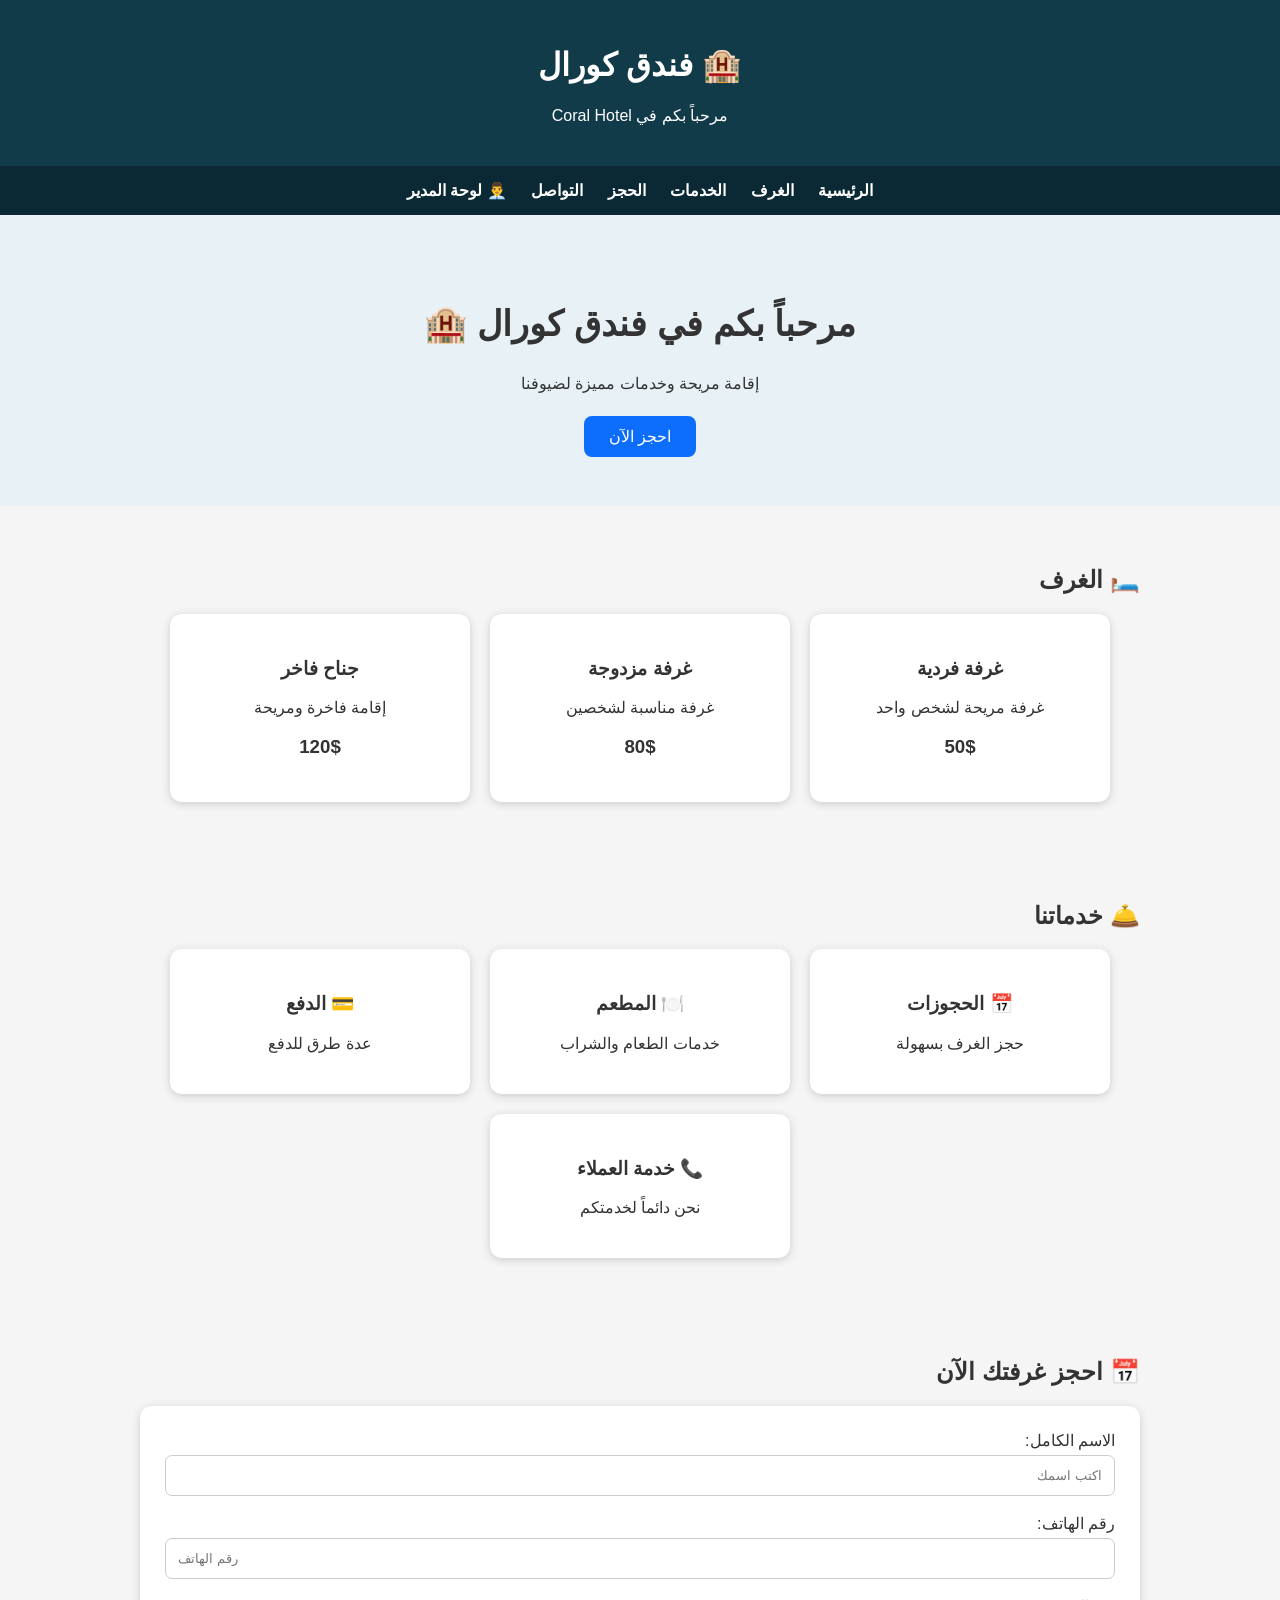
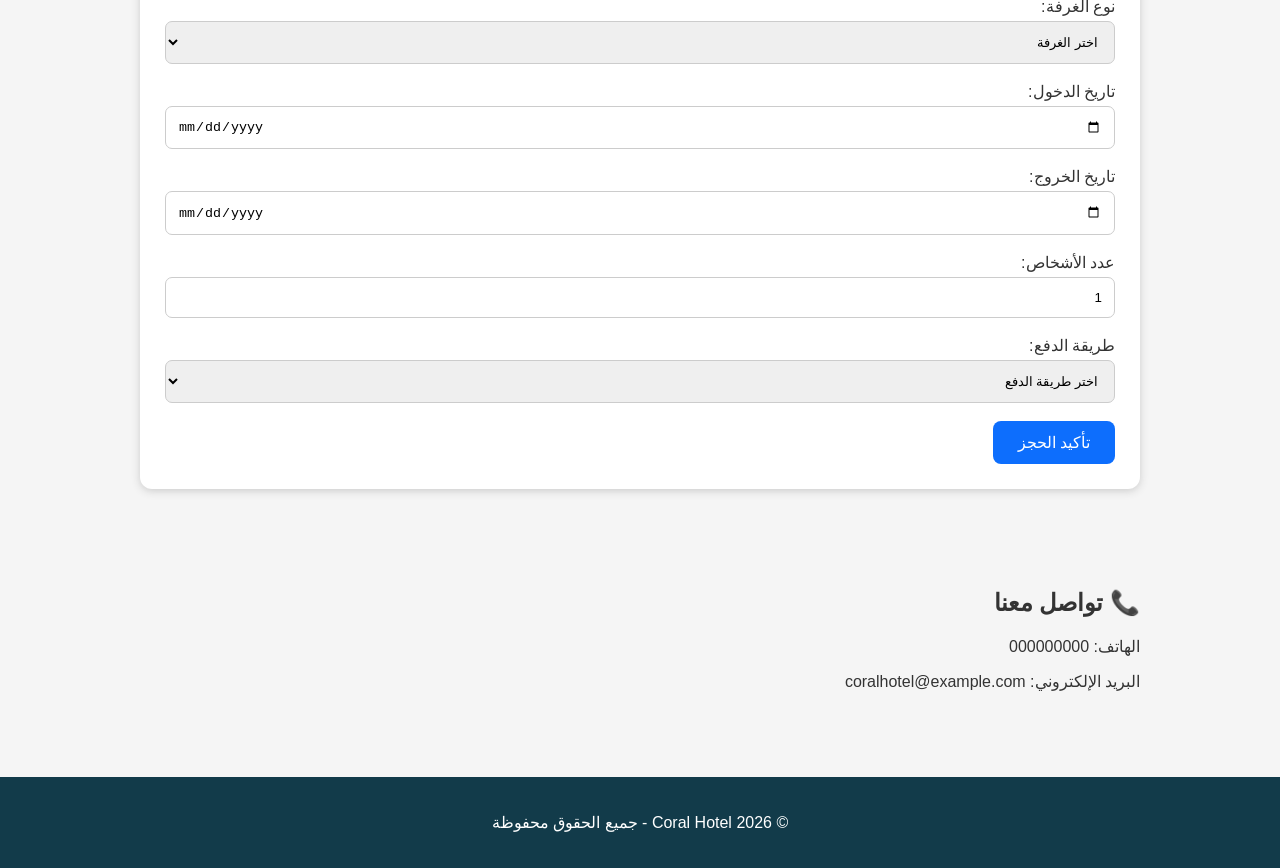
==== index.html @ dac6b97b "Update index.html" ====
<!DOCTYPE html>
<html lang="ar" dir="rtl">

<head>
    <meta charset="UTF-8">
    <meta name="viewport" content="width=device-width, initial-scale=1.0">

    <title>فندق كورال | Coral Hotel</title>

    <style>
        body {
            margin: 0;
            font-family: Arial, sans-serif;
            background: #f5f5f5;
            color: #333;
        }

        header {
            background: #123b4a;
            color: white;
            text-align: center;
            padding: 25px;
        }

        nav {
            background: #0b2934;
            padding: 15px;
            text-align: center;
        }

        nav a {
            color: white;
            text-decoration: none;
            margin: 10px;
            font-weight: bold;
        }

        .hero {
            background: #e8f1f5;
            text-align: center;
            padding: 60px 20px;
        }

        .hero h1 {
            font-size: 35px;
        }

        .section {
            padding: 40px 20px;
            max-width: 1000px;
            margin: auto;
        }

        .cards {
            display: flex;
            gap: 20px;
            flex-wrap: wrap;
            justify-content: center;
        }

        .card {
            background: white;
            padding: 25px;
            border-radius: 12px;
            width: 250px;
            text-align: center;
            box-shadow: 0 2px 8px #ccc;
        }

        .button {
            background: #0d6efd;
            color: white;
            border: none;
            padding: 12px 25px;
            border-radius: 8px;
            cursor: pointer;
            font-size: 16px;
            text-decoration: none;
        }

        input,
        select {
            width: 100%;
            padding: 12px;
            margin-top: 5px;
            box-sizing: border-box;
            border: 1px solid #ccc;
            border-radius: 7px;
        }

        form {
            background: white;
            padding: 25px;
            border-radius: 12px;
            box-shadow: 0 2px 8px #ccc;
        }

        footer {
            background: #123b4a;
            color: white;
            text-align: center;
            padding: 20px;
            margin-top: 30px;
        }
    </style>
</head>

<body>

<header>
    <h1>🏨 فندق كورال</h1>
    <p>مرحباً بكم في Coral Hotel</p>
</header>

<nav>
    <a href="#home">الرئيسية</a>
    <a href="#rooms">الغرف</a>
    <a href="#services">الخدمات</a>
    <a href="#booking">الحجز</a>
    <a href="#contact">التواصل</a>
    <a href="admin.html">👨‍💼 لوحة المدير</a>
</nav>

<section class="hero" id="home">
    <h1>مرحباً بكم في فندق كورال 🏨</h1>
    <p>إقامة مريحة وخدمات مميزة لضيوفنا</p>
    <br>
    <a class="button" href="#booking">احجز الآن</a>
</section>

<section class="section" id="rooms">
    <h2>🛏️ الغرف</h2>

    <div class="cards">

        <div class="card">
            <h3>غرفة فردية</h3>
            <p>غرفة مريحة لشخص واحد</p>
            <h3>50$</h3>
        </div>

        <div class="card">
            <h3>غرفة مزدوجة</h3>
            <p>غرفة مناسبة لشخصين</p>
            <h3>80$</h3>
        </div>

        <div class="card">
            <h3>جناح فاخر</h3>
            <p>إقامة فاخرة ومريحة</p>
            <h3>120$</h3>
        </div>

    </div>
</section>

<section class="section" id="services">
    <h2>🛎️ خدماتنا</h2>

    <div class="cards">

        <div class="card">
            <h3>📅 الحجوزات</h3>
            <p>حجز الغرف بسهولة</p>
        </div>

        <div class="card">
            <h3>🍽️ المطعم</h3>
            <p>خدمات الطعام والشراب</p>
        </div>

        <div class="card">
            <h3>💳 الدفع</h3>
            <p>عدة طرق للدفع</p>
        </div>

        <div class="card">
            <h3>📞 خدمة العملاء</h3>
            <p>نحن دائماً لخدمتكم</p>
        </div>

    </div>
</section>

<section class="section" id="booking">

    <h2>📅 احجز غرفتك الآن</h2>

    <form id="bookingForm">

        <label>الاسم الكامل:</label>
        <input type="text" id="name" placeholder="اكتب اسمك" required>

        <br><br>

        <label>رقم الهاتف:</label>
        <input type="tel" id="phone" placeholder="رقم الهاتف" required>

        <br><br>

        <label>نوع الغرفة:</label>
        <select id="room" required>
            <option value="">اختر الغرفة</option>
            <option>غرفة فردية</option>
            <option>غرفة مزدوجة</option>
            <option>جناح فاخر</option>
        </select>

        <br><br>

        <label>تاريخ الدخول:</label>
        <input type="date" id="checkIn" required>

        <br><br>

        <label>تاريخ الخروج:</label>
        <input type="date" id="checkOut" required>

        <br><br>

        <label>عدد الأشخاص:</label>
        <input type="number" id="people" min="1" max="10" value="1" required>

        <br><br>

        <label>طريقة الدفع:</label>
        <select id="payment" required>
            <option value="">اختر طريقة الدفع</option>
            <option>الدفع عند الوصول</option>
            <option>تحويل بنكي</option>
            <option>بطاقة بنكية</option>
        </select>

        <br><br>

        <button class="button" type="submit">
            تأكيد الحجز
        </button>

    </form>

</section>

<section class="section" id="contact">

    <h2>📞 تواصل معنا</h2>

    <p>الهاتف: 000000000</p>

    <p>البريد الإلكتروني:
        coralhotel@example.com
    </p>

</section>

<footer>
    <p>© 2026 Coral Hotel - جميع الحقوق محفوظة</p>
</footer>

<script>

const form = document.getElementById("bookingForm");

form.addEventListener("submit", function(event) {

    event.preventDefault();

    const bookingNumber =
        "CORAL-" + Math.floor(10000 + Math.random() * 90000);

    const booking = {

        number: bookingNumber,

        name: document.getElementById("name").value,

        phone: document.getElementById("phone").value,

        room: document.getElementById("room").value,

        checkIn: document.getElementById("checkIn").value,

        checkOut: document.getElementById("checkOut").value,

        people: document.getElementById("people").value,

        payment: document.getElementById("payment").value
    };

    let bookings =
        JSON.parse(localStorage.getItem("coralBookings")) || [];

    bookings.push(booking);

    localStorage.setItem(
        "coralBookings",
        JSON.stringify(bookings)
    );

    alert(
        "✅ تم الحجز بنجاح!\n\n" +
        "🎫 رقم الحجز: " + bookingNumber + "\n\n" +
        "🏨 فندق كورال\n" +
        "شكراً لاختياركم فندق كورال."
    );

    form.reset();

});

</script>

</body>
</html>
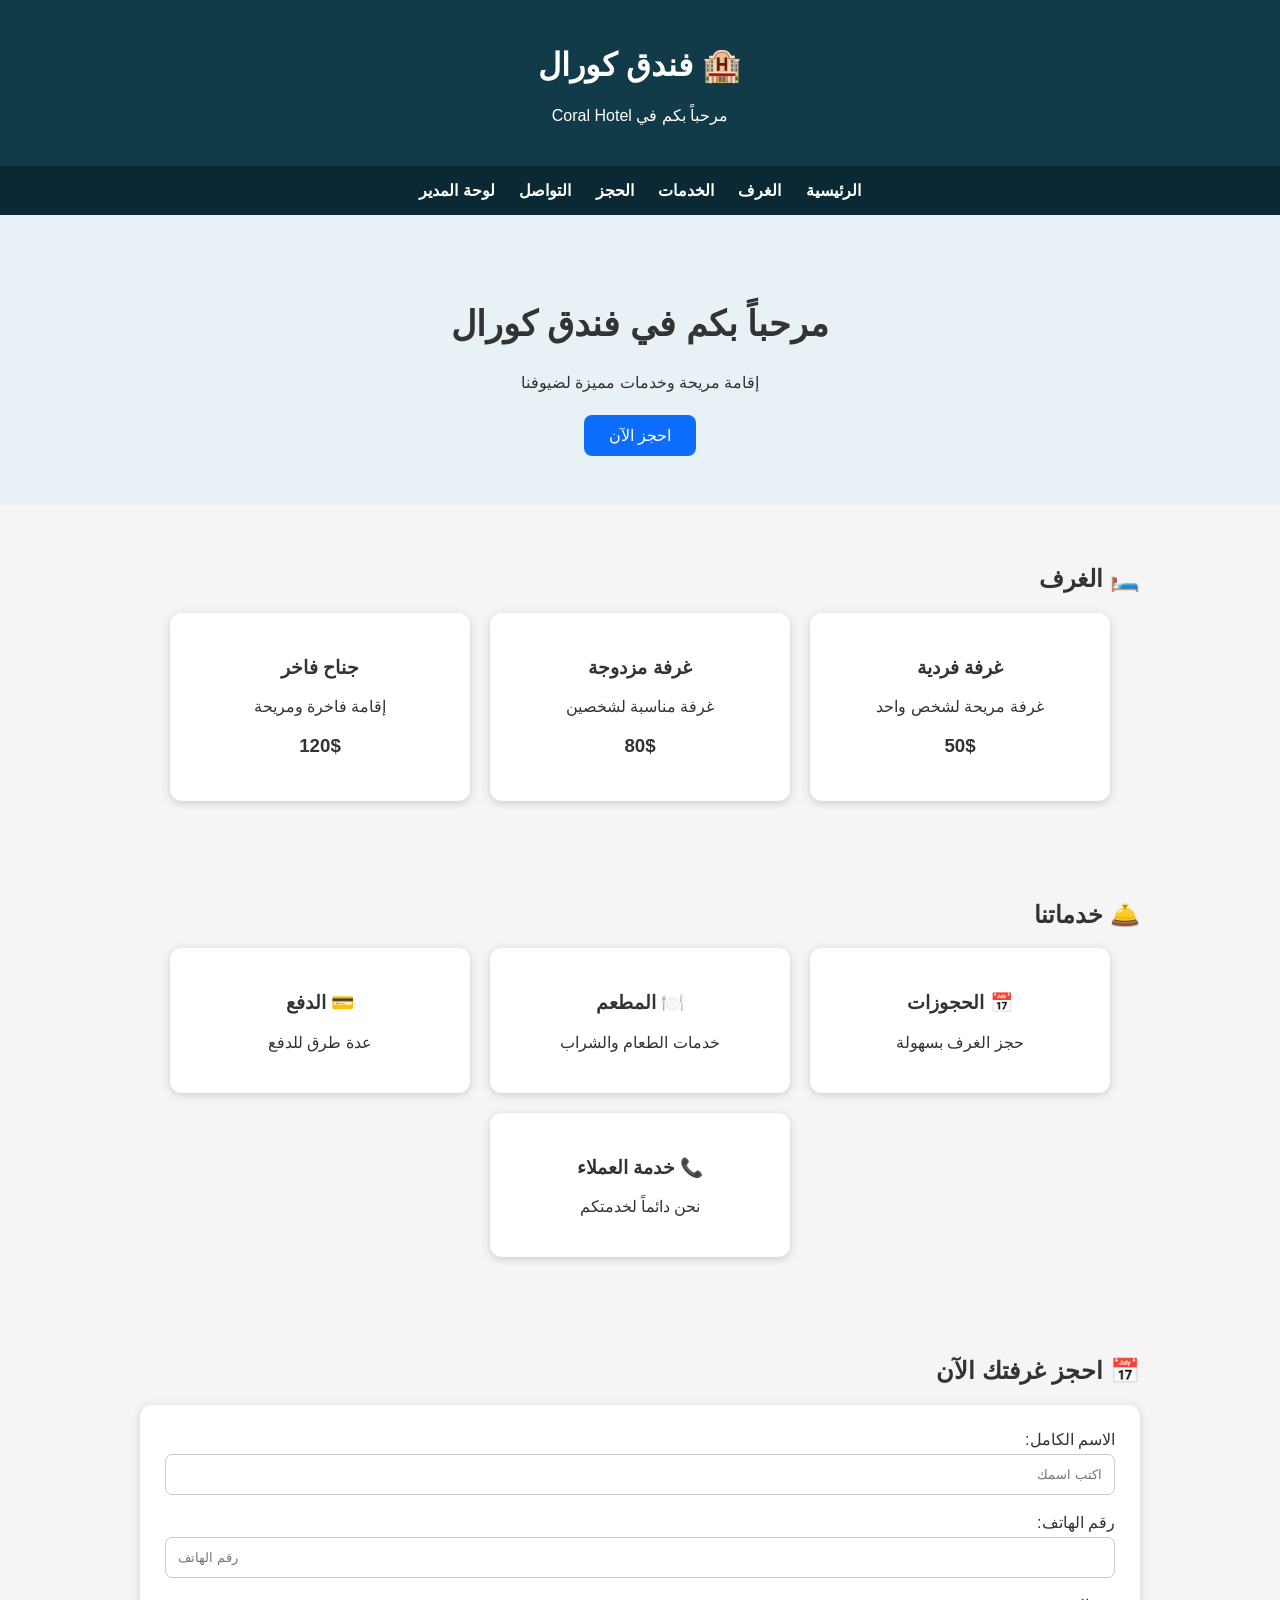
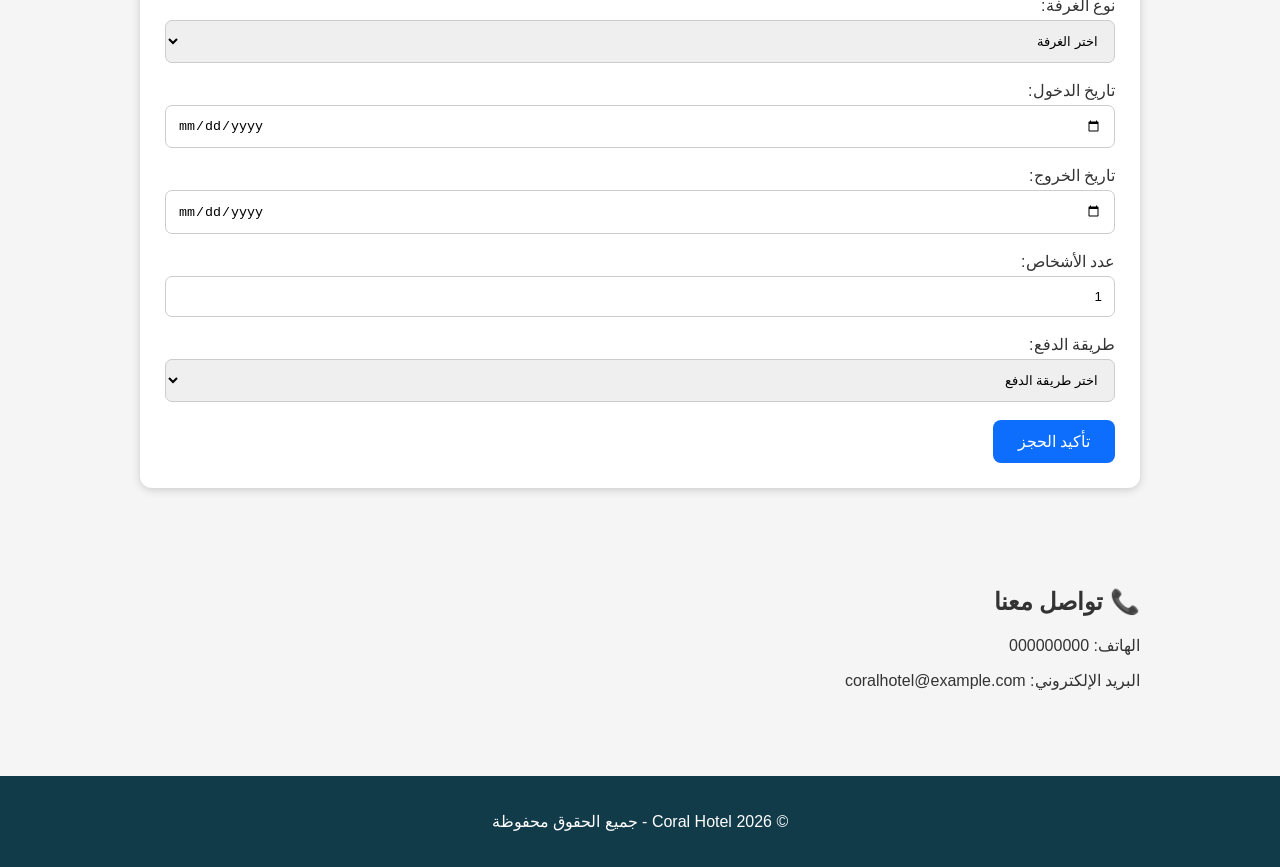
==== commit db05fc2a: "Update index.html" ====
--- a/index.html
+++ b/index.html
@@ -118,11 +118,11 @@
     <a href="#services">الخدمات</a>
     <a href="#booking">الحجز</a>
     <a href="#contact">التواصل</a>
-    <a href="admin.html">👨‍💼 لوحة المدير</a>
+    <a href="admin.html"> لوحة المدير</a>
 </nav>
 
 <section class="hero" id="home">
-    <h1>مرحباً بكم في فندق كورال 🏨</h1>
+    <h1>مرحباً بكم في فندق كورال </h1>
     <p>إقامة مريحة وخدمات مميزة لضيوفنا</p>
     <br>
     <a class="button" href="#booking">احجز الآن</a>
@@ -300,7 +300,7 @@
     alert(
         "✅ تم الحجز بنجاح!\n\n" +
         "🎫 رقم الحجز: " + bookingNumber + "\n\n" +
-        "🏨 فندق كورال\n" +
+        " فندق كورال\n" +
         "شكراً لاختياركم فندق كورال."
     );
 
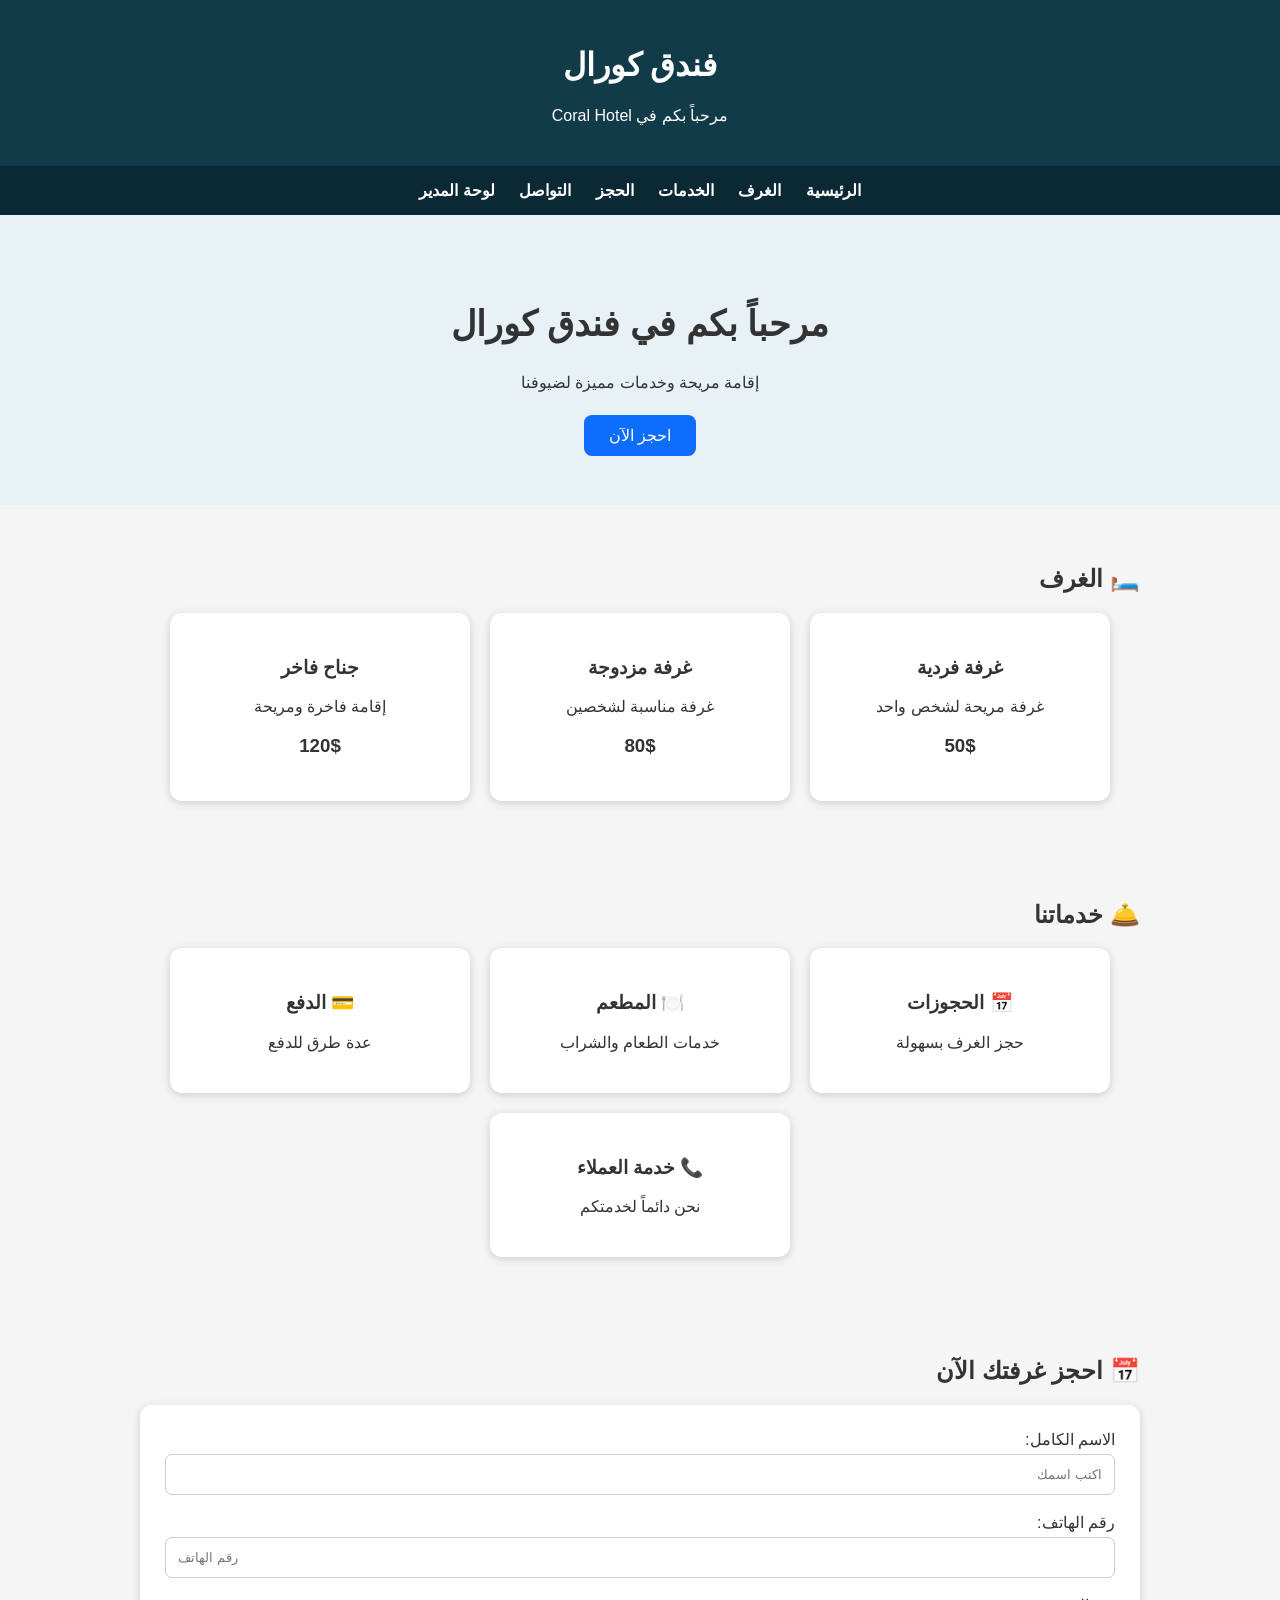
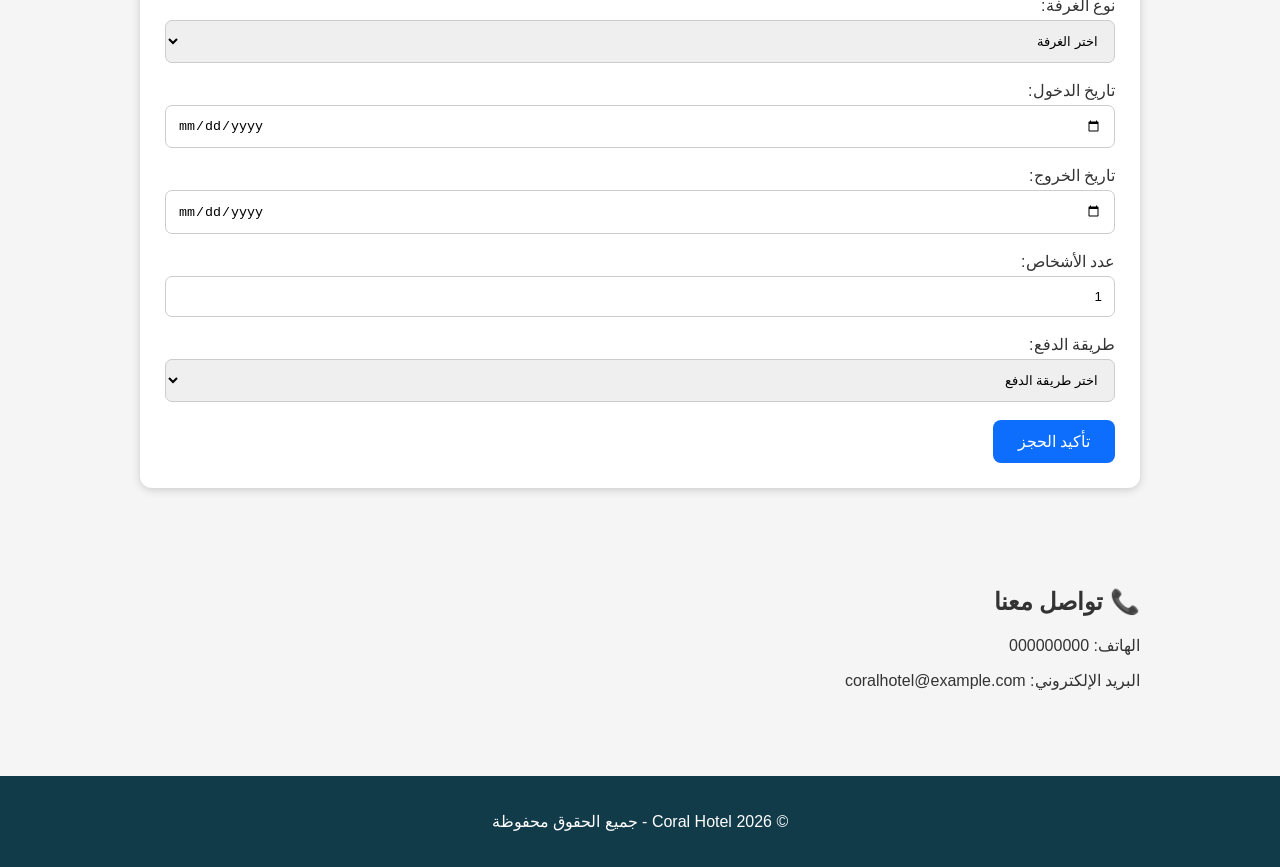
==== commit 81111c12: "Update index.html" ====
--- a/index.html
+++ b/index.html
@@ -108,7 +108,7 @@
 <body>
 
 <header>
-    <h1>🏨 فندق كورال</h1>
+    <h1> فندق كورال</h1>
     <p>مرحباً بكم في Coral Hotel</p>
 </header>
 
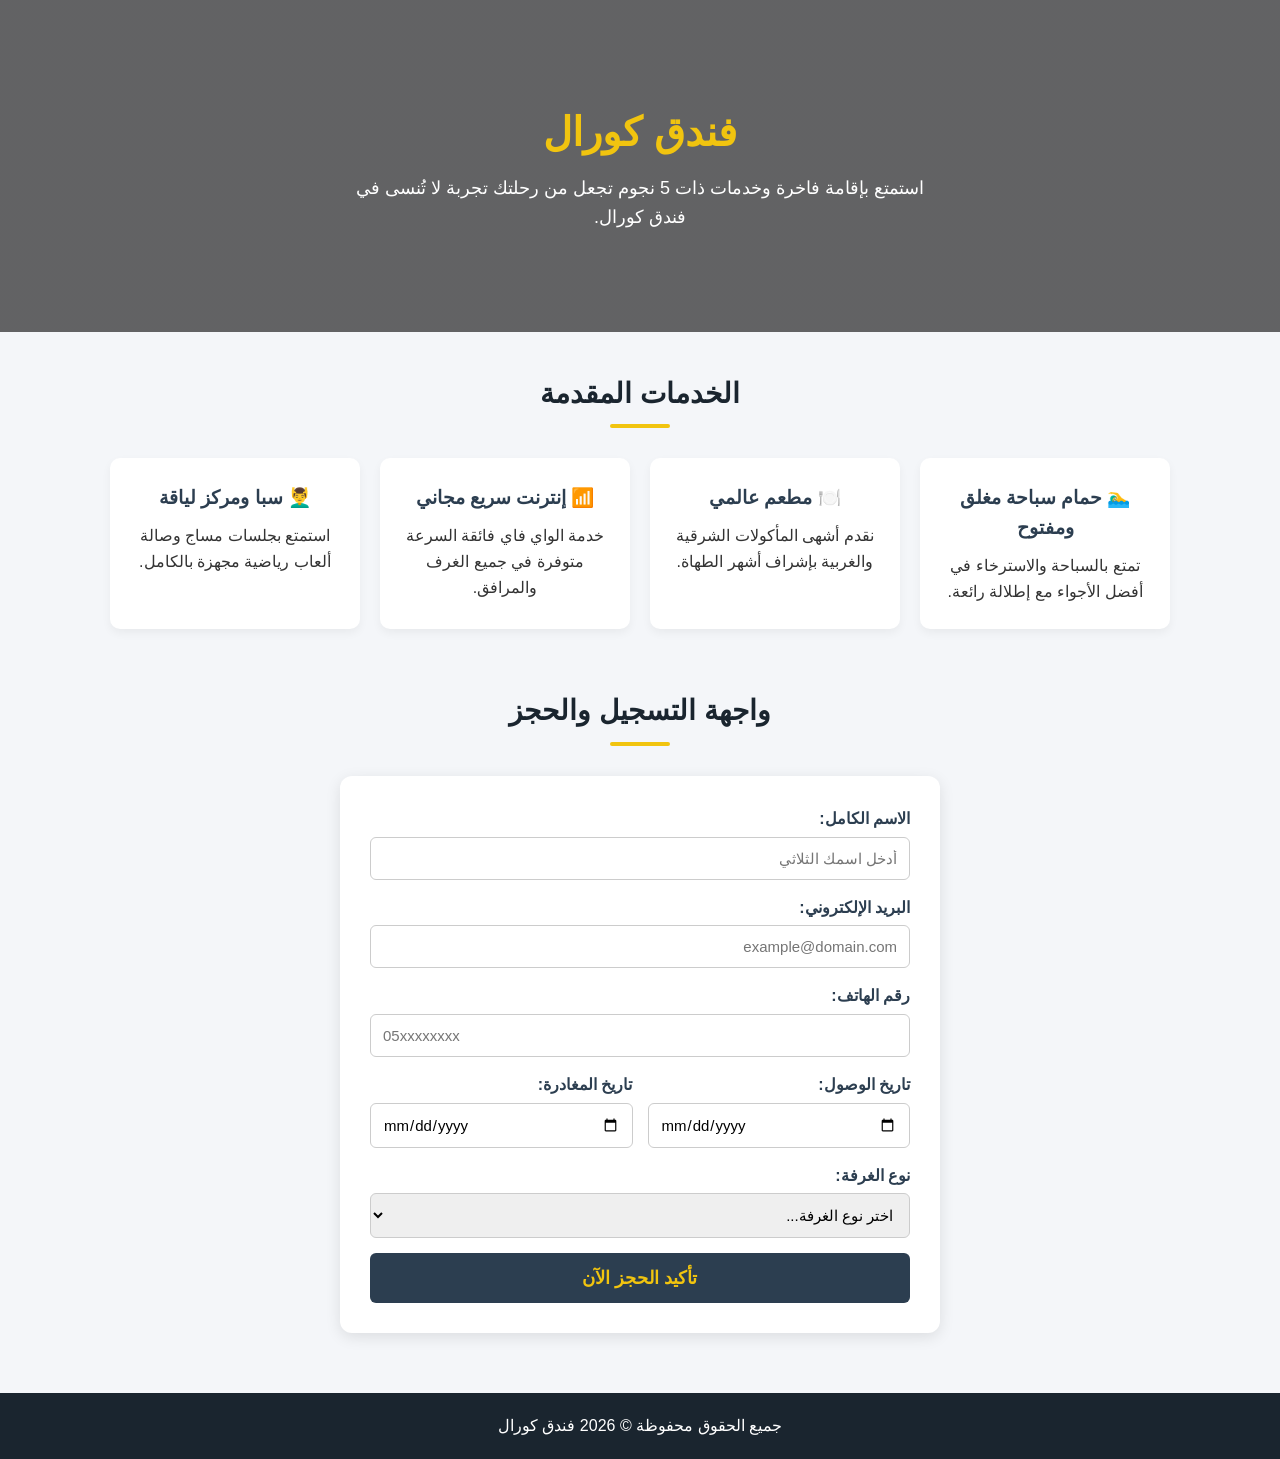
==== commit ddbe1da0: "Update index.html" ====
--- a/index.html
+++ b/index.html
@@ -1,314 +1,277 @@
 <!DOCTYPE html>
 <html lang="ar" dir="rtl">
-
 <head>
     <meta charset="UTF-8">
     <meta name="viewport" content="width=device-width, initial-scale=1.0">
-
-    <title>فندق كورال | Coral Hotel</title>
-
+    <title>فندق كورال - Coral Hotel</title>
+
+    <!-- تنسيقات CSS -->
     <style>
+        * {
+            box-sizing: border-box;
+            margin: 0;
+            padding: 0;
+            font-family: 'Segoe UI', Tahoma, Geneva, Verdana, sans-serif;
+        }
+
         body {
-            margin: 0;
-            font-family: Arial, sans-serif;
-            background: #f5f5f5;
+            background-color: #f4f6f9;
             color: #333;
-        }
-
+            line-height: 1.6;
+        }
+
+        /* رأس الصفحة واسم الفندق */
         header {
-            background: #123b4a;
+            background: linear-gradient(rgba(0, 0, 0, 0.6), rgba(0, 0, 0, 0.6)), url('https://images.unsplash.com/photo-1566073771259-6a8506099945?auto=format&fit=crop&w=1200&q=80') center/cover no-repeat;
             color: white;
             text-align: center;
+            padding: 100px 20px;
+        }
+
+        header h1 {
+            font-size: 40px;
+            color: #f1c40f;
+            margin-bottom: 10px;
+        }
+
+        header p {
+            font-size: 18px;
+            max-width: 600px;
+            margin: 0 auto;
+        }
+
+        .container {
+            max-width: 1100px;
+            margin: 40px auto;
+            padding: 0 20px;
+        }
+
+        /* قسم الخدمات */
+        .section-title {
+            text-align: center;
+            font-size: 28px;
+            color: #1a252f;
+            margin-bottom: 30px;
+            position: relative;
+        }
+
+        .section-title::after {
+            content: '';
+            width: 60px;
+            height: 4px;
+            background-color: #f1c40f;
+            display: block;
+            margin: 8px auto 0;
+            border-radius: 2px;
+        }
+
+        .services-grid {
+            display: grid;
+            grid-template-columns: repeat(auto-fit, minmax(250px, 1fr));
+            gap: 20px;
+            margin-bottom: 60px;
+        }
+
+        .service-card {
+            background-color: white;
             padding: 25px;
-        }
-
-        nav {
-            background: #0b2934;
-            padding: 15px;
-            text-align: center;
-        }
-
-        nav a {
-            color: white;
-            text-decoration: none;
-            margin: 10px;
+            border-radius: 10px;
+            text-align: center;
+            box-shadow: 0 4px 10px rgba(0, 0, 0, 0.05);
+            transition: transform 0.3s;
+        }
+
+        .service-card:hover {
+            transform: translateY(-5px);
+        }
+
+        .service-card h3 {
+            color: #2c3e50;
+            margin-bottom: 10px;
+        }
+
+        /* واجهة التسجيل والحجز */
+        .booking-section {
+            background-color: white;
+            padding: 30px;
+            border-radius: 12px;
+            box-shadow: 0 4px 15px rgba(0, 0, 0, 0.1);
+            max-width: 600px;
+            margin: 0 auto;
+        }
+
+        .form-group {
+            margin-bottom: 15px;
+        }
+
+        .form-group label {
+            display: block;
+            margin-bottom: 5px;
             font-weight: bold;
-        }
-
-        .hero {
-            background: #e8f1f5;
-            text-align: center;
-            padding: 60px 20px;
-        }
-
-        .hero h1 {
-            font-size: 35px;
-        }
-
-        .section {
-            padding: 40px 20px;
-            max-width: 1000px;
-            margin: auto;
-        }
-
-        .cards {
-            display: flex;
-            gap: 20px;
-            flex-wrap: wrap;
-            justify-content: center;
-        }
-
-        .card {
-            background: white;
-            padding: 25px;
-            border-radius: 12px;
-            width: 250px;
-            text-align: center;
-            box-shadow: 0 2px 8px #ccc;
-        }
-
-        .button {
-            background: #0d6efd;
-            color: white;
-            border: none;
-            padding: 12px 25px;
-            border-radius: 8px;
-            cursor: pointer;
-            font-size: 16px;
-            text-decoration: none;
-        }
-
-        input,
-        select {
+            color: #2c3e50;
+        }
+
+        .form-group input, 
+        .form-group select {
             width: 100%;
             padding: 12px;
-            margin-top: 5px;
-            box-sizing: border-box;
             border: 1px solid #ccc;
-            border-radius: 7px;
-        }
-
-        form {
-            background: white;
-            padding: 25px;
-            border-radius: 12px;
-            box-shadow: 0 2px 8px #ccc;
-        }
-
+            border-radius: 6px;
+            font-size: 15px;
+            outline: none;
+        }
+
+        .form-group input:focus, 
+        .form-group select:focus {
+            border-color: #f1c40f;
+        }
+
+        .form-row {
+            display: flex;
+            gap: 15px;
+        }
+
+        .form-row .form-group {
+            flex: 1;
+        }
+
+        .submit-btn {
+            width: 100%;
+            background-color: #2c3e50;
+            color: #f1c40f;
+            padding: 14px;
+            border: none;
+            border-radius: 6px;
+            font-size: 18px;
+            font-weight: bold;
+            cursor: pointer;
+            transition: background-color 0.3s;
+        }
+
+        .submit-btn:hover {
+            background-color: #1a252f;
+        }
+
+        /* رسالة التأكيد */
+        .confirmation-msg {
+            display: none;
+            margin-top: 20px;
+            padding: 15px;
+            background-color: #d4edda;
+            color: #155724;
+            border: 1px solid #c3e6cb;
+            border-radius: 6px;
+            text-align: center;
+        }
+
+        /* تذييل الصفحة */
         footer {
-            background: #123b4a;
+            text-align: center;
+            padding: 20px;
+            background-color: #1a252f;
             color: white;
-            text-align: center;
-            padding: 20px;
-            margin-top: 30px;
+            margin-top: 60px;
         }
     </style>
 </head>
-
 <body>
 
-<header>
-    <h1> فندق كورال</h1>
-    <p>مرحباً بكم في Coral Hotel</p>
-</header>
-
-<nav>
-    <a href="#home">الرئيسية</a>
-    <a href="#rooms">الغرف</a>
-    <a href="#services">الخدمات</a>
-    <a href="#booking">الحجز</a>
-    <a href="#contact">التواصل</a>
-    <a href="admin.html"> لوحة المدير</a>
-</nav>
-
-<section class="hero" id="home">
-    <h1>مرحباً بكم في فندق كورال </h1>
-    <p>إقامة مريحة وخدمات مميزة لضيوفنا</p>
-    <br>
-    <a class="button" href="#booking">احجز الآن</a>
-</section>
-
-<section class="section" id="rooms">
-    <h2>🛏️ الغرف</h2>
-
-    <div class="cards">
-
-        <div class="card">
-            <h3>غرفة فردية</h3>
-            <p>غرفة مريحة لشخص واحد</p>
-            <h3>50$</h3>
+    <!-- 1. اسم الفندق والهيدر -->
+    <header>
+        <h1>فندق كورال</h1>
+        <p>استمتع بإقامة فاخرة وخدمات ذات 5 نجوم تجعل من رحلتك تجربة لا تُنسى في فندق كورال.</p>
+    </header>
+
+    <div class="container">
+        <!-- 2. قسم الخدمات المقدمة -->
+        <h2 class="section-title">الخدمات المقدمة</h2>
+        <div class="services-grid">
+            <div class="service-card">
+                <h3>🏊‍♂️ حمام سباحة مغلق ومفتوح</h3>
+                <p>تمتع بالسباحة والاسترخاء في أفضل الأجواء مع إطلالة رائعة.</p>
+            </div>
+            <div class="service-card">
+                <h3>🍽️ مطعم عالمي</h3>
+                <p>نقدم أشهى المأكولات الشرقية والغربية بإشراف أشهر الطهاة.</p>
+            </div>
+            <div class="service-card">
+                <h3>📶 إنترنت سريع مجاني</h3>
+                <p>خدمة الواي فاي فائقة السرعة متوفرة في جميع الغرف والمرافق.</p>
+            </div>
+            <div class="service-card">
+                <h3>💆‍♂️ سبا ومركز لياقة</h3>
+                <p>استمتع بجلسات مساج وصالة ألعاب رياضية مجهزة بالكامل.</p>
+            </div>
         </div>
 
-        <div class="card">
-            <h3>غرفة مزدوجة</h3>
-            <p>غرفة مناسبة لشخصين</p>
-            <h3>80$</h3>
+        <!-- 3. واجهة التسجيل والحجز -->
+        <h2 class="section-title">واجهة التسجيل والحجز</h2>
+        <div class="booking-section">
+            <form id="bookingForm">
+                <div class="form-group">
+                    <label for="fullName">الاسم الكامل:</label>
+                    <input type="text" id="fullName" placeholder="أدخل اسمك الثلاثي" required>
+                </div>
+
+                <div class="form-group">
+                    <label for="email">البريد الإلكتروني:</label>
+                    <input type="email" id="email" placeholder="example@domain.com" required>
+                </div>
+
+                <div class="form-group">
+                    <label for="phone">رقم الهاتف:</label>
+                    <input type="tel" id="phone" placeholder="05xxxxxxxx" required>
+                </div>
+
+                <div class="form-row">
+                    <div class="form-group">
+                        <label for="checkIn">تاريخ الوصول:</label>
+                        <input type="date" id="checkIn" required>
+                    </div>
+                    <div class="form-group">
+                        <label for="checkOut">تاريخ المغادرة:</label>
+                        <input type="date" id="checkOut" required>
+                    </div>
+                </div>
+
+                <div class="form-group">
+                    <label for="roomType">نوع الغرفة:</label>
+                    <select id="roomType" required>
+                        <option value="">اختر نوع الغرفة...</option>
+                        <option value="single">غرفة مفردة (Single)</option>
+                        <option value="double">غرفة مزدوجة (Double)</option>
+                        <option value="suite">جناح ملكي (Royal Suite)</option>
+                    </select>
+                </div>
+
+                <button type="submit" class="submit-btn">تأكيد الحجز الآن</button>
+            </form>
+
+            <div id="confirmationMsg" class="confirmation-msg"></div>
         </div>
-
-        <div class="card">
-            <h3>جناح فاخر</h3>
-            <p>إقامة فاخرة ومريحة</p>
-            <h3>120$</h3>
-        </div>
-
     </div>
-</section>
-
-<section class="section" id="services">
-    <h2>🛎️ خدماتنا</h2>
-
-    <div class="cards">
-
-        <div class="card">
-            <h3>📅 الحجوزات</h3>
-            <p>حجز الغرف بسهولة</p>
-        </div>
-
-        <div class="card">
-            <h3>🍽️ المطعم</h3>
-            <p>خدمات الطعام والشراب</p>
-        </div>
-
-        <div class="card">
-            <h3>💳 الدفع</h3>
-            <p>عدة طرق للدفع</p>
-        </div>
-
-        <div class="card">
-            <h3>📞 خدمة العملاء</h3>
-            <p>نحن دائماً لخدمتكم</p>
-        </div>
-
-    </div>
-</section>
-
-<section class="section" id="booking">
-
-    <h2>📅 احجز غرفتك الآن</h2>
-
-    <form id="bookingForm">
-
-        <label>الاسم الكامل:</label>
-        <input type="text" id="name" placeholder="اكتب اسمك" required>
-
-        <br><br>
-
-        <label>رقم الهاتف:</label>
-        <input type="tel" id="phone" placeholder="رقم الهاتف" required>
-
-        <br><br>
-
-        <label>نوع الغرفة:</label>
-        <select id="room" required>
-            <option value="">اختر الغرفة</option>
-            <option>غرفة فردية</option>
-            <option>غرفة مزدوجة</option>
-            <option>جناح فاخر</option>
-        </select>
-
-        <br><br>
-
-        <label>تاريخ الدخول:</label>
-        <input type="date" id="checkIn" required>
-
-        <br><br>
-
-        <label>تاريخ الخروج:</label>
-        <input type="date" id="checkOut" required>
-
-        <br><br>
-
-        <label>عدد الأشخاص:</label>
-        <input type="number" id="people" min="1" max="10" value="1" required>
-
-        <br><br>
-
-        <label>طريقة الدفع:</label>
-        <select id="payment" required>
-            <option value="">اختر طريقة الدفع</option>
-            <option>الدفع عند الوصول</option>
-            <option>تحويل بنكي</option>
-            <option>بطاقة بنكية</option>
-        </select>
-
-        <br><br>
-
-        <button class="button" type="submit">
-            تأكيد الحجز
-        </button>
-
-    </form>
-
-</section>
-
-<section class="section" id="contact">
-
-    <h2>📞 تواصل معنا</h2>
-
-    <p>الهاتف: 000000000</p>
-
-    <p>البريد الإلكتروني:
-        coralhotel@example.com
-    </p>
-
-</section>
-
-<footer>
-    <p>© 2026 Coral Hotel - جميع الحقوق محفوظة</p>
-</footer>
-
-<script>
-
-const form = document.getElementById("bookingForm");
-
-form.addEventListener("submit", function(event) {
-
-    event.preventDefault();
-
-    const bookingNumber =
-        "CORAL-" + Math.floor(10000 + Math.random() * 90000);
-
-    const booking = {
-
-        number: bookingNumber,
-
-        name: document.getElementById("name").value,
-
-        phone: document.getElementById("phone").value,
-
-        room: document.getElementById("room").value,
-
-        checkIn: document.getElementById("checkIn").value,
-
-        checkOut: document.getElementById("checkOut").value,
-
-        people: document.getElementById("people").value,
-
-        payment: document.getElementById("payment").value
-    };
-
-    let bookings =
-        JSON.parse(localStorage.getItem("coralBookings")) || [];
-
-    bookings.push(booking);
-
-    localStorage.setItem(
-        "coralBookings",
-        JSON.stringify(bookings)
-    );
-
-    alert(
-        "✅ تم الحجز بنجاح!\n\n" +
-        "🎫 رقم الحجز: " + bookingNumber + "\n\n" +
-        " فندق كورال\n" +
-        "شكراً لاختياركم فندق كورال."
-    );
-
-    form.reset();
-
-});
-
-</script>
+
+    <footer>
+        <p>جميع الحقوق محفوظة &copy; 2026 فندق كورال</p>
+    </footer>
+
+    <!-- البرمجة والتفاعل JS -->
+    <script>
+        const bookingForm = document.getElementById('bookingForm');
+        const confirmationMsg = document.getElementById('confirmationMsg');
+
+        bookingForm.addEventListener('submit', function(e) {
+            e.preventDefault();
+
+            const name = document.getElementById('fullName').value;
+            const roomType = document.getElementById('roomType').options[document.getElementById('roomType').selectedIndex].text;
+
+            confirmationMsg.style.display = 'block';
+            confirmationMsg.innerHTML = `شكراً لك <strong>${name}</strong>! تم تسجيل طلب حجز <strong>(${roomType})</strong> بنجاح في فندق كورال. سنتواصل معك عبر الهاتف لتأكيد التفاصيل.`;
+
+            bookingForm.reset();
+        });
+    </script>
 
 </body>
-</html>+</html>
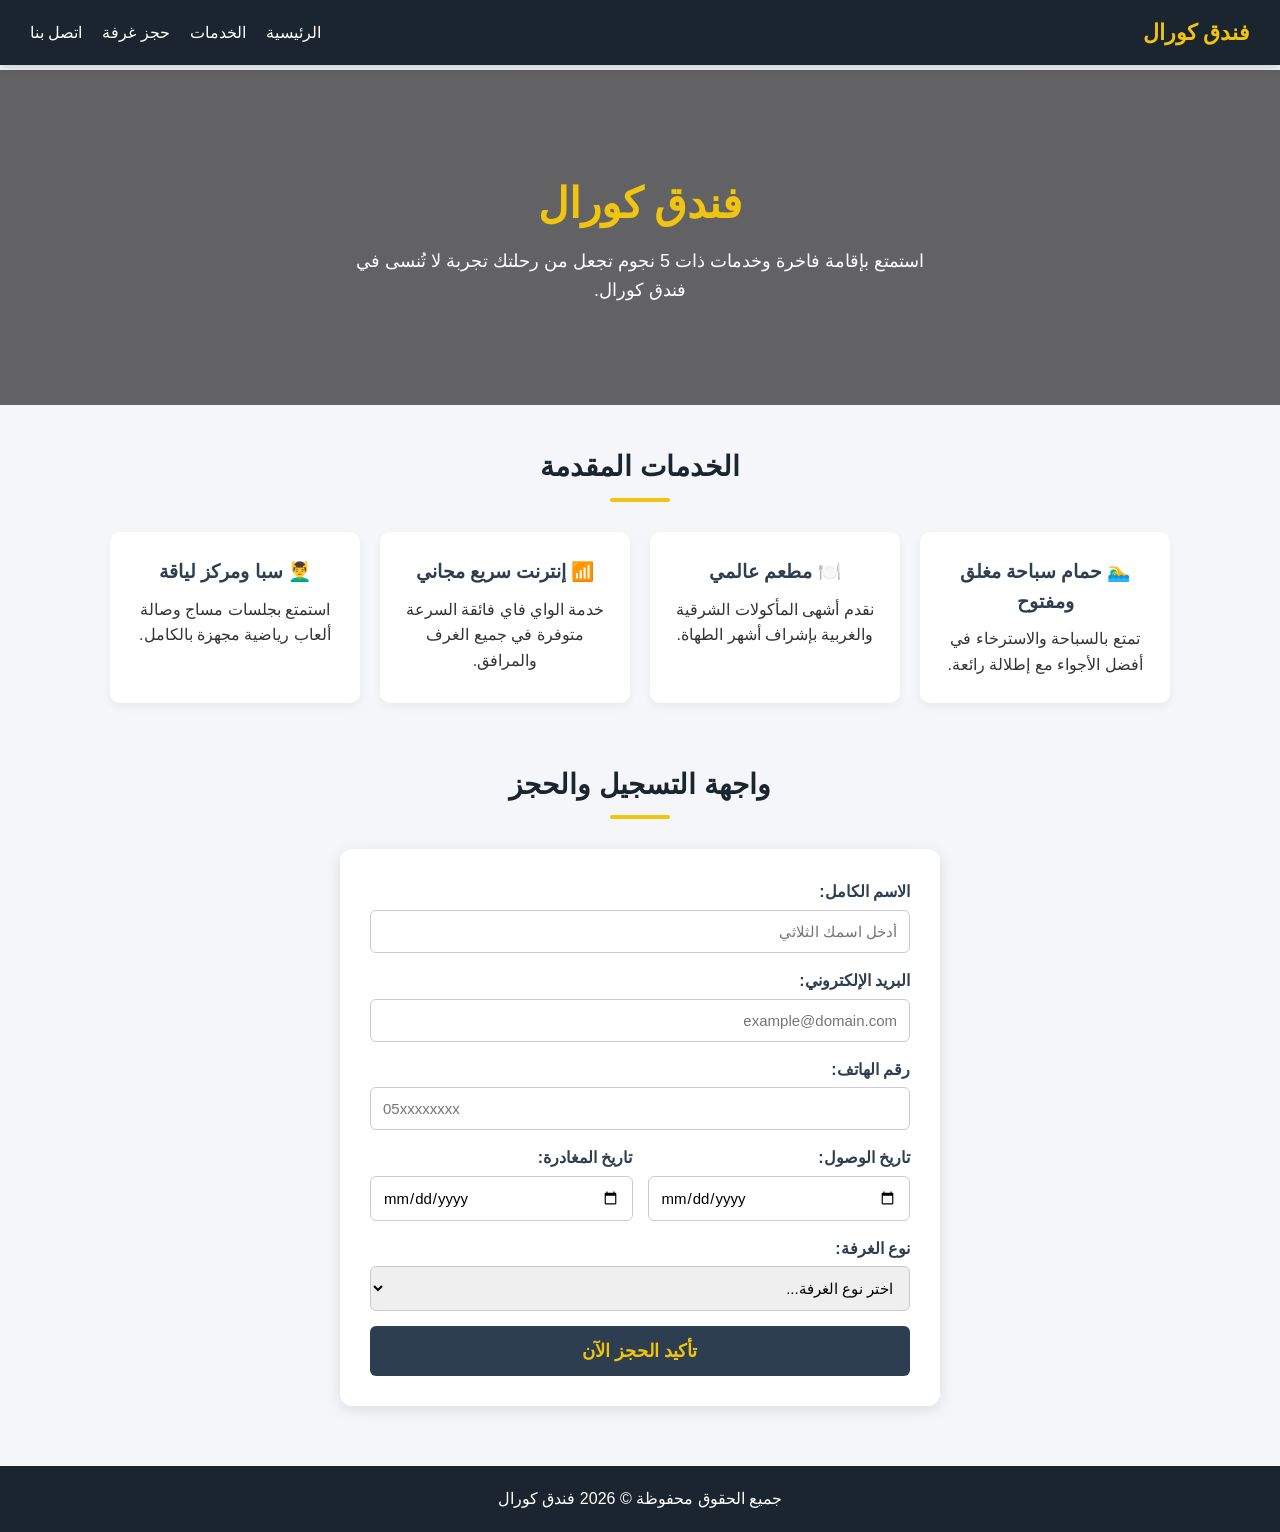
==== commit 28c61985: "Update index.html" ====
--- a/index.html
+++ b/index.html
@@ -5,7 +5,7 @@
     <meta name="viewport" content="width=device-width, initial-scale=1.0">
     <title>فندق كورال - Coral Hotel</title>
 
-    <!-- تنسيقات CSS -->
+    <!-- تنسيقات CSS كاملاً -->
     <style>
         * {
             box-sizing: border-box;
@@ -14,10 +14,56 @@
             font-family: 'Segoe UI', Tahoma, Geneva, Verdana, sans-serif;
         }
 
+        html {
+            scroll-behavior: smooth;
+        }
+
         body {
             background-color: #f4f6f9;
             color: #333;
             line-height: 1.6;
+            padding-top: 70px;
+        }
+
+        /* شريط التنقل العلوي (الخيارات فوق) */
+        nav {
+            position: fixed;
+            top: 0;
+            left: 0;
+            right: 0;
+            background-color: #1a252f;
+            color: white;
+            display: flex;
+            justify-content: space-between;
+            align-items: center;
+            padding: 15px 30px;
+            box-shadow: 0 2px 10px rgba(0, 0, 0, 0.2);
+            z-index: 1000;
+        }
+
+        nav .logo {
+            font-size: 22px;
+            font-weight: bold;
+            color: #f1c40f;
+            text-decoration: none;
+        }
+
+        nav ul {
+            display: flex;
+            list-style: none;
+            gap: 20px;
+        }
+
+        nav ul li a {
+            color: white;
+            text-decoration: none;
+            font-size: 16px;
+            font-weight: 500;
+            transition: color 0.3s;
+        }
+
+        nav ul li a:hover {
+            color: #f1c40f;
         }
 
         /* رأس الصفحة واسم الفندق */
@@ -29,7 +75,7 @@
         }
 
         header h1 {
-            font-size: 40px;
+            font-size: 42px;
             color: #f1c40f;
             margin-bottom: 10px;
         }
@@ -176,15 +222,26 @@
 </head>
 <body>
 
-    <!-- 1. اسم الفندق والهيدر -->
-    <header>
+    <!-- شريط الخيارات العلوي -->
+    <nav>
+        <a href="#home" class="logo">فندق كورال</a>
+        <ul>
+            <li><a href="#home">الرئيسية</a></li>
+            <li><a href="#services">الخدمات</a></li>
+            <li><a href="#booking">حجز غرفة</a></li>
+            <li><a href="#footer">اتصل بنا</a></li>
+        </ul>
+    </nav>
+
+    <!-- الهيدر واسم الفندق -->
+    <header id="home">
         <h1>فندق كورال</h1>
         <p>استمتع بإقامة فاخرة وخدمات ذات 5 نجوم تجعل من رحلتك تجربة لا تُنسى في فندق كورال.</p>
     </header>
 
     <div class="container">
-        <!-- 2. قسم الخدمات المقدمة -->
-        <h2 class="section-title">الخدمات المقدمة</h2>
+        <!-- قسم الخدمات المقدمة -->
+        <h2 id="services" class="section-title">الخدمات المقدمة</h2>
         <div class="services-grid">
             <div class="service-card">
                 <h3>🏊‍♂️ حمام سباحة مغلق ومفتوح</h3>
@@ -204,8 +261,8 @@
             </div>
         </div>
 
-        <!-- 3. واجهة التسجيل والحجز -->
-        <h2 class="section-title">واجهة التسجيل والحجز</h2>
+        <!-- واجهة التسجيل والحجز -->
+        <h2 id="booking" class="section-title">واجهة التسجيل والحجز</h2>
         <div class="booking-section">
             <form id="bookingForm">
                 <div class="form-group">
@@ -251,7 +308,8 @@
         </div>
     </div>
 
-    <footer>
+    <!-- تذييل الصفحة -->
+    <footer id="footer">
         <p>جميع الحقوق محفوظة &copy; 2026 فندق كورال</p>
     </footer>
 
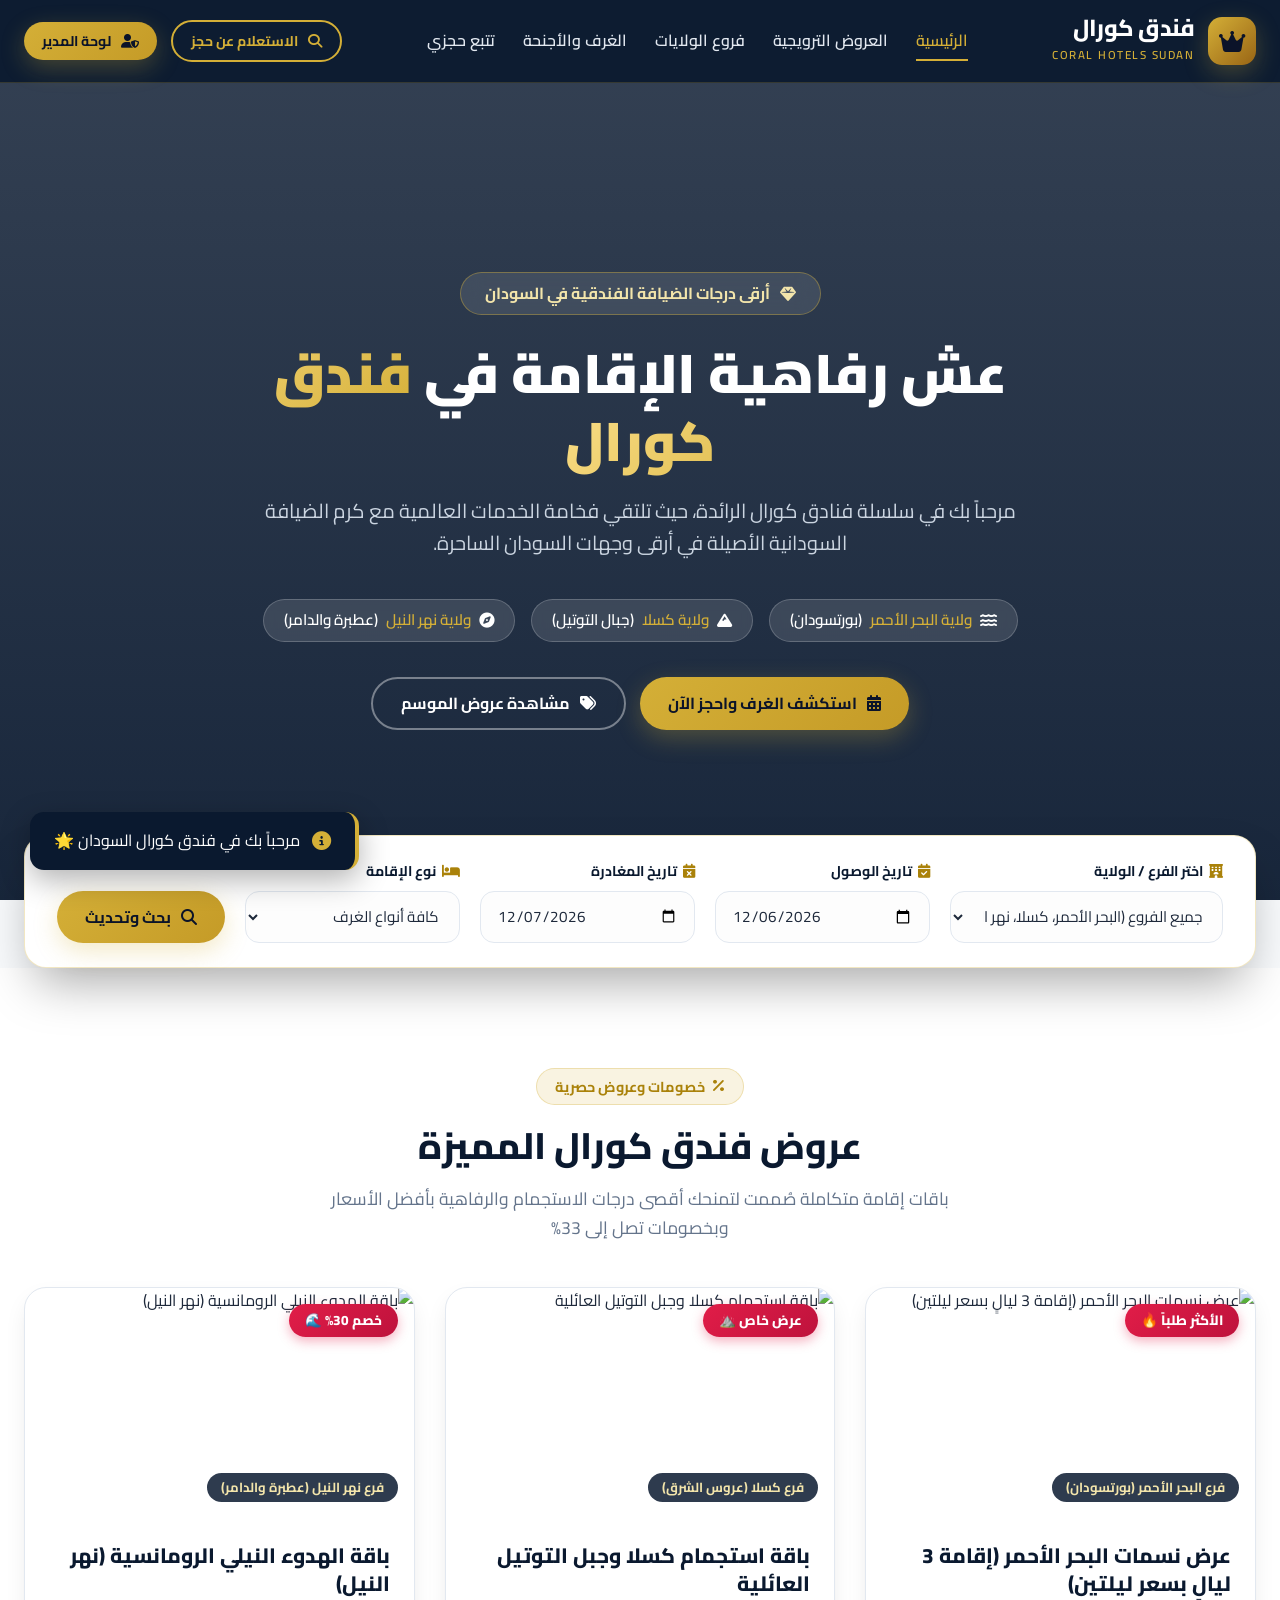
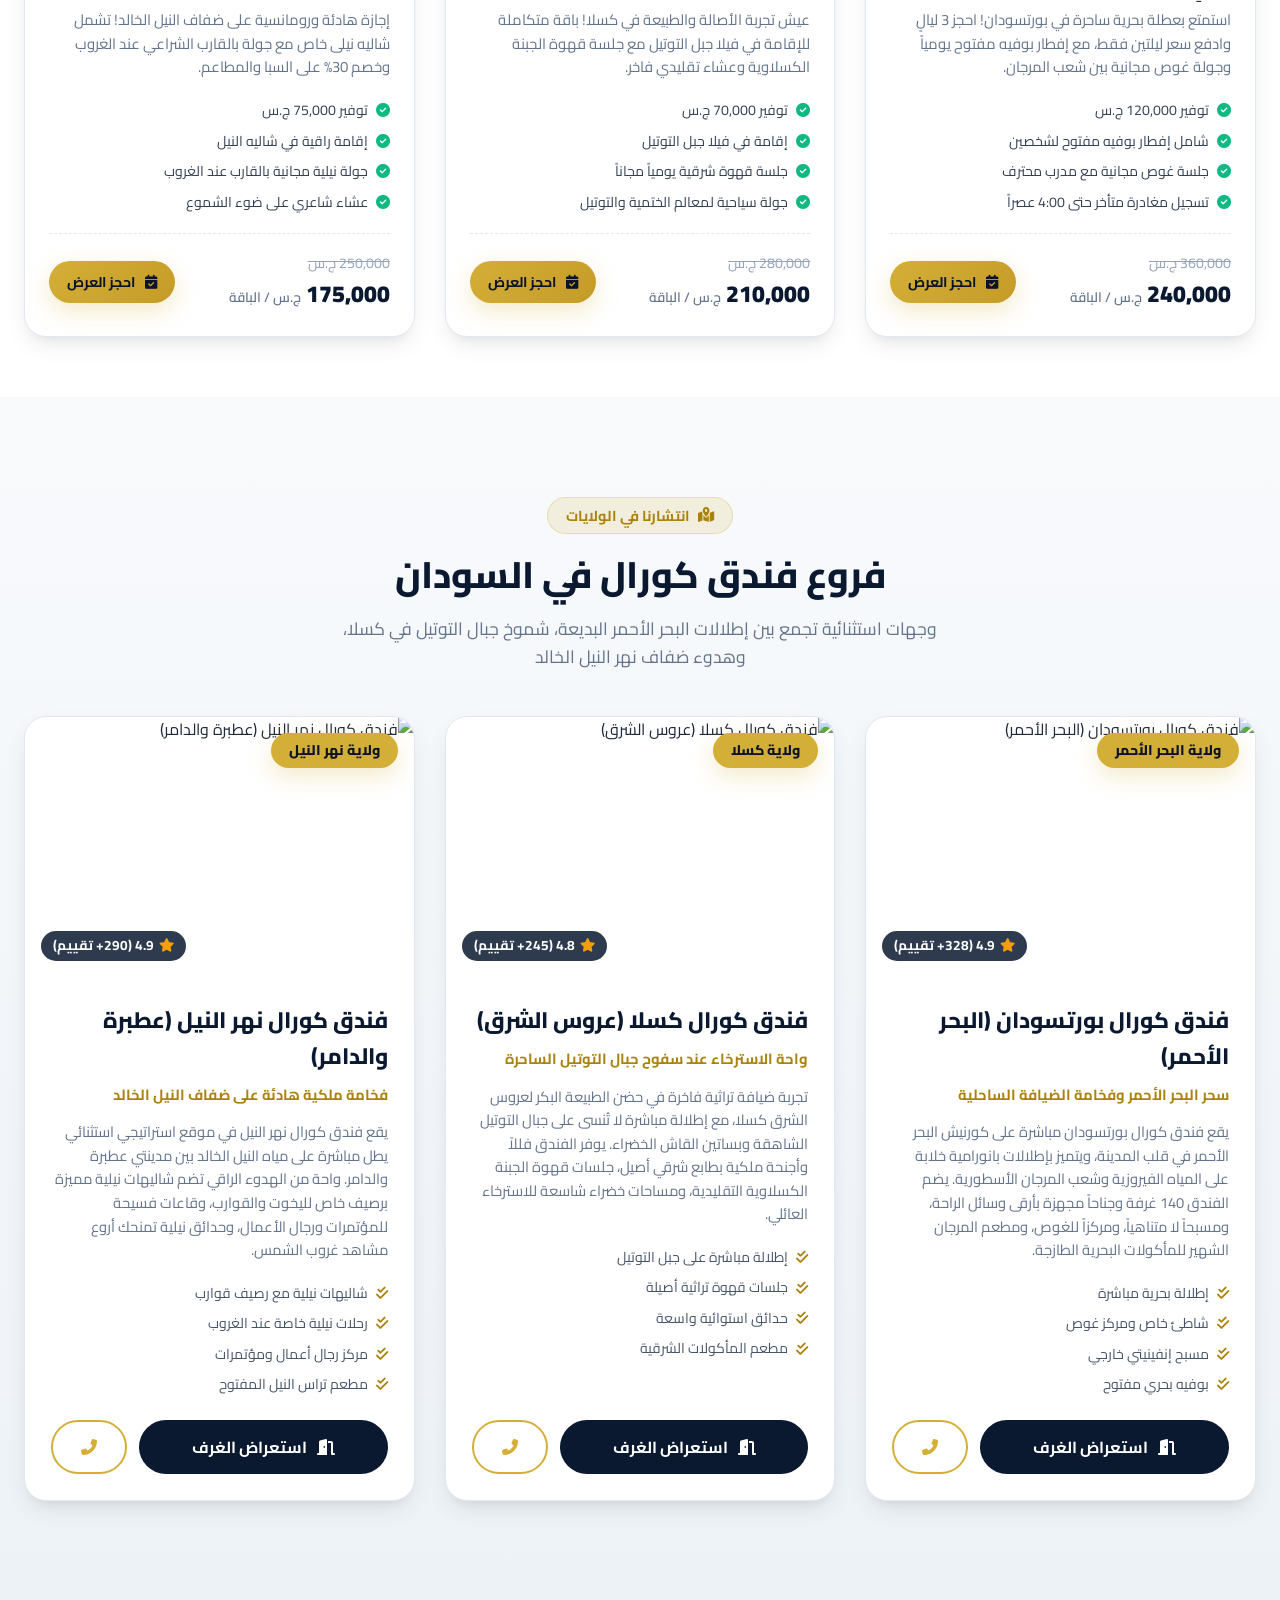
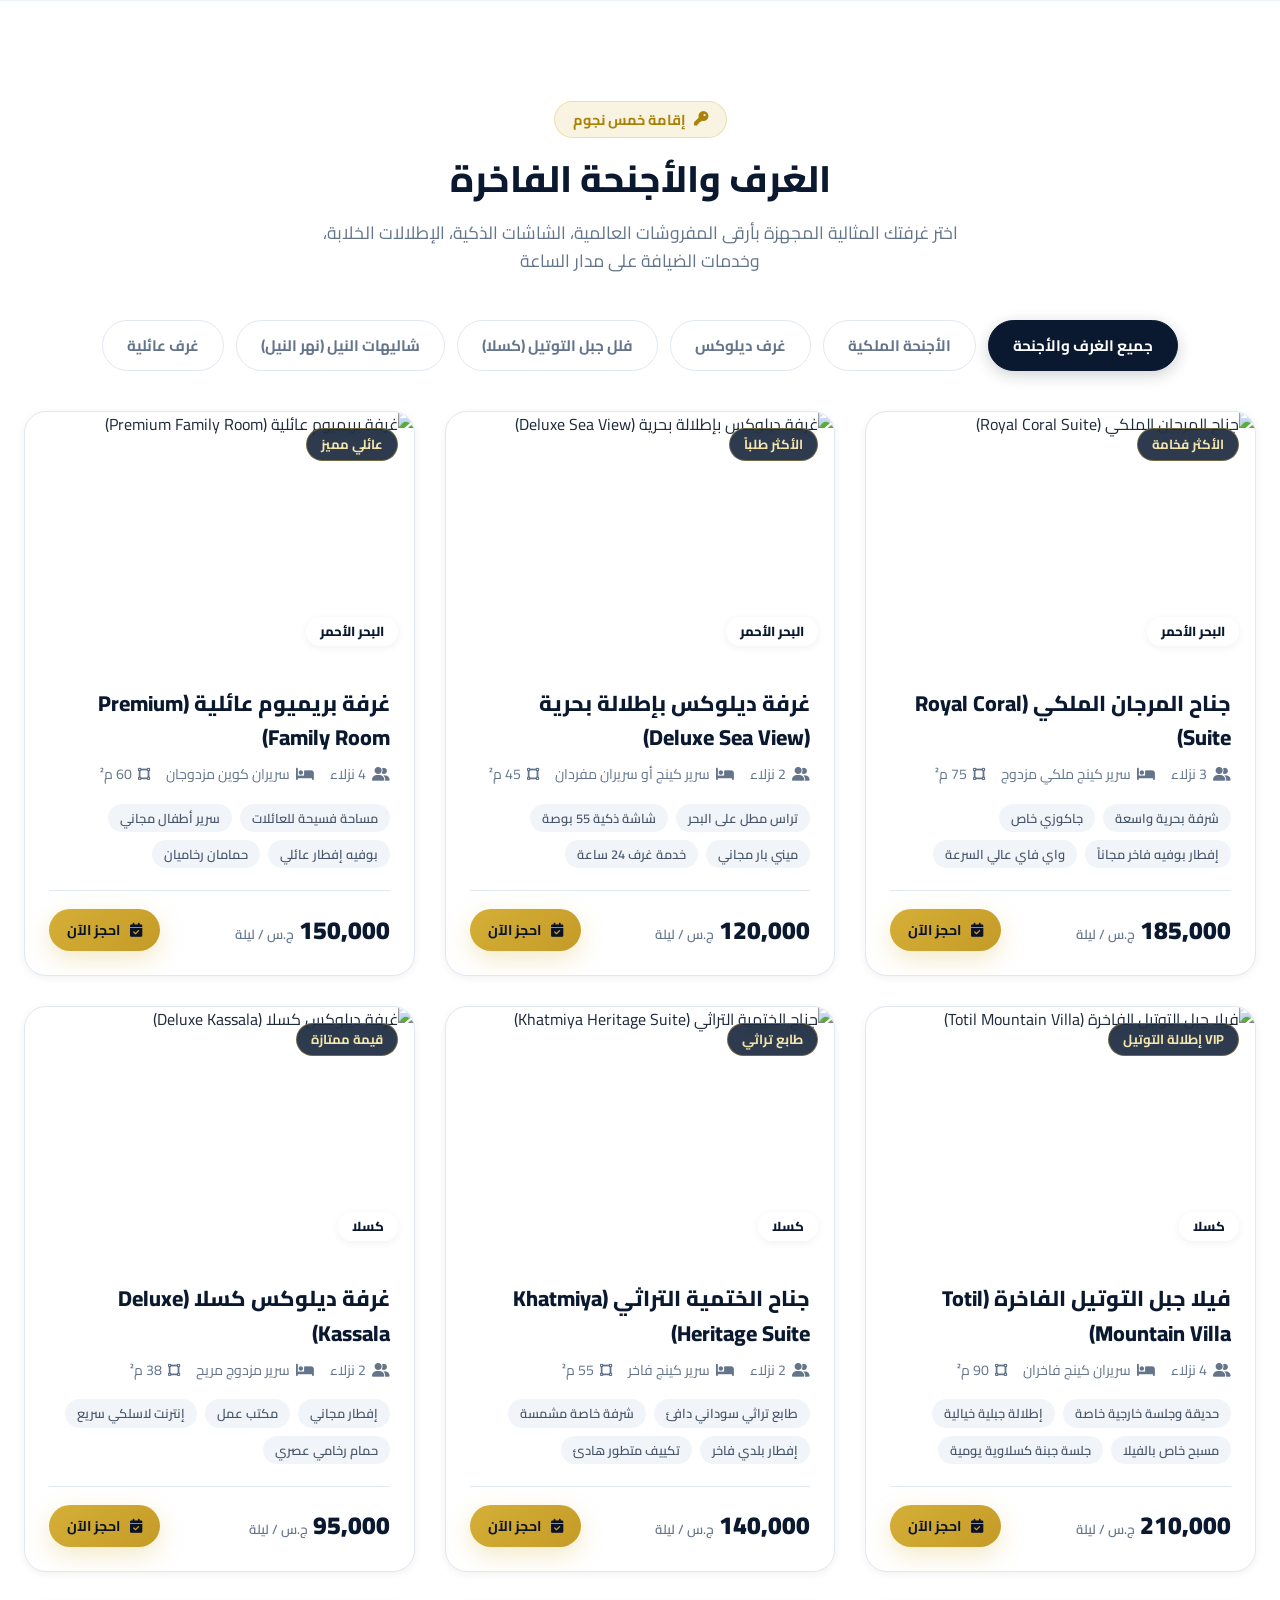
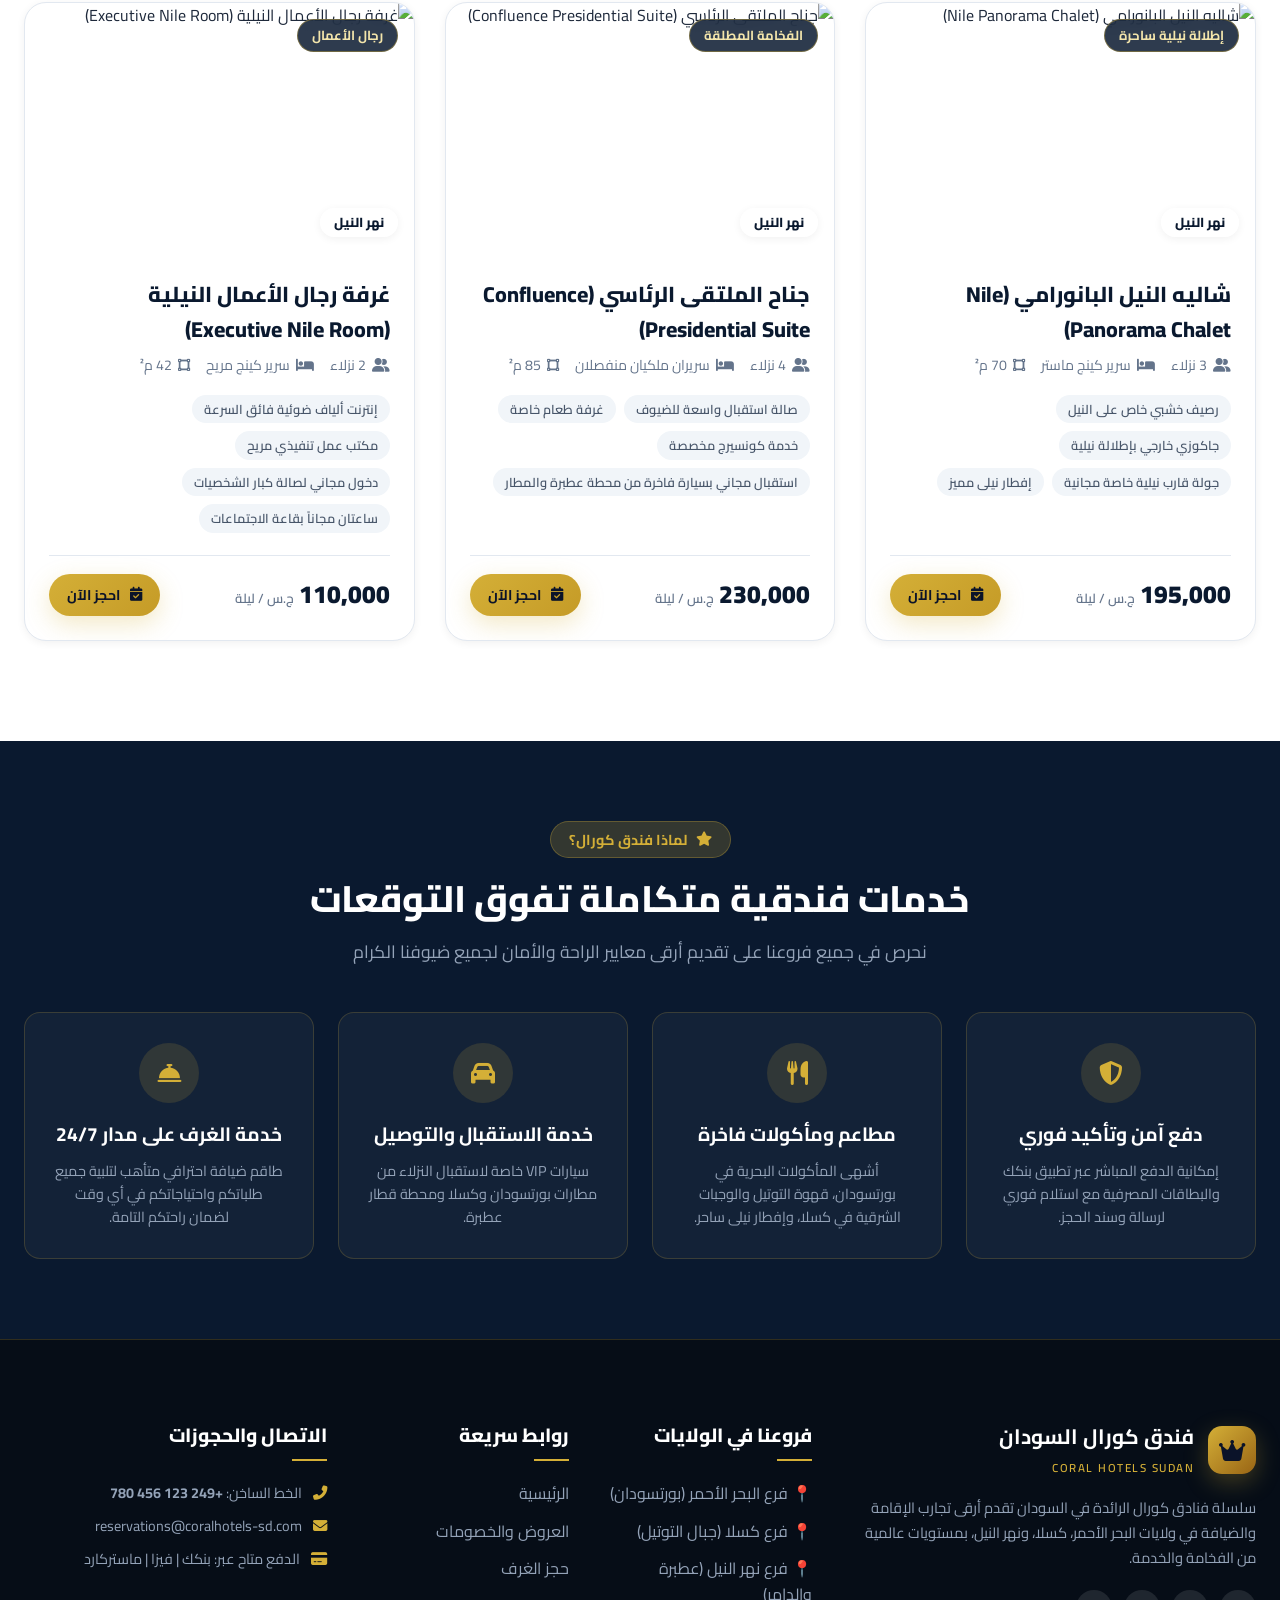
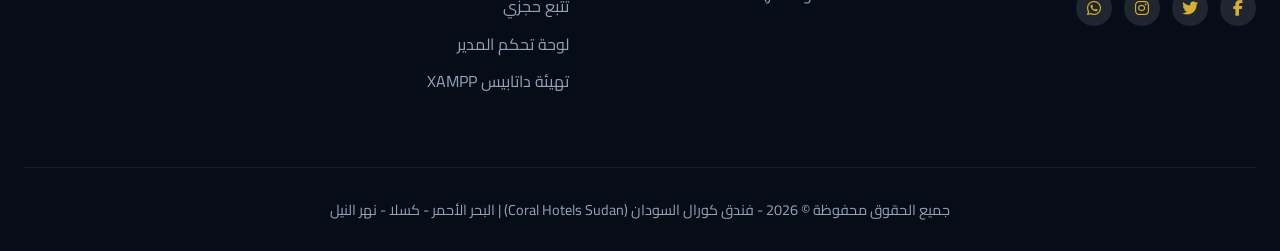
==== commit 0f22259f: "Initial commit: Coral Hotel Sudan Booking Website with XAMPP MySQL backend and GitHub Pages support" ====
--- a/index.html
+++ b/index.html
@@ -3,333 +3,542 @@
 <head>
     <meta charset="UTF-8">
     <meta name="viewport" content="width=device-width, initial-scale=1.0">
-    <title>فندق كورال - Coral Hotel</title>
-
-    <!-- تنسيقات CSS كاملاً -->
-    <style>
-        * {
-            box-sizing: border-box;
-            margin: 0;
-            padding: 0;
-            font-family: 'Segoe UI', Tahoma, Geneva, Verdana, sans-serif;
-        }
-
-        html {
-            scroll-behavior: smooth;
-        }
-
-        body {
-            background-color: #f4f6f9;
-            color: #333;
-            line-height: 1.6;
-            padding-top: 70px;
-        }
-
-        /* شريط التنقل العلوي (الخيارات فوق) */
-        nav {
-            position: fixed;
-            top: 0;
-            left: 0;
-            right: 0;
-            background-color: #1a252f;
-            color: white;
-            display: flex;
-            justify-content: space-between;
-            align-items: center;
-            padding: 15px 30px;
-            box-shadow: 0 2px 10px rgba(0, 0, 0, 0.2);
-            z-index: 1000;
-        }
-
-        nav .logo {
-            font-size: 22px;
-            font-weight: bold;
-            color: #f1c40f;
-            text-decoration: none;
-        }
-
-        nav ul {
-            display: flex;
-            list-style: none;
-            gap: 20px;
-        }
-
-        nav ul li a {
-            color: white;
-            text-decoration: none;
-            font-size: 16px;
-            font-weight: 500;
-            transition: color 0.3s;
-        }
-
-        nav ul li a:hover {
-            color: #f1c40f;
-        }
-
-        /* رأس الصفحة واسم الفندق */
-        header {
-            background: linear-gradient(rgba(0, 0, 0, 0.6), rgba(0, 0, 0, 0.6)), url('https://images.unsplash.com/photo-1566073771259-6a8506099945?auto=format&fit=crop&w=1200&q=80') center/cover no-repeat;
-            color: white;
-            text-align: center;
-            padding: 100px 20px;
-        }
-
-        header h1 {
-            font-size: 42px;
-            color: #f1c40f;
-            margin-bottom: 10px;
-        }
-
-        header p {
-            font-size: 18px;
-            max-width: 600px;
-            margin: 0 auto;
-        }
-
-        .container {
-            max-width: 1100px;
-            margin: 40px auto;
-            padding: 0 20px;
-        }
-
-        /* قسم الخدمات */
-        .section-title {
-            text-align: center;
-            font-size: 28px;
-            color: #1a252f;
-            margin-bottom: 30px;
-            position: relative;
-        }
-
-        .section-title::after {
-            content: '';
-            width: 60px;
-            height: 4px;
-            background-color: #f1c40f;
-            display: block;
-            margin: 8px auto 0;
-            border-radius: 2px;
-        }
-
-        .services-grid {
-            display: grid;
-            grid-template-columns: repeat(auto-fit, minmax(250px, 1fr));
-            gap: 20px;
-            margin-bottom: 60px;
-        }
-
-        .service-card {
-            background-color: white;
-            padding: 25px;
-            border-radius: 10px;
-            text-align: center;
-            box-shadow: 0 4px 10px rgba(0, 0, 0, 0.05);
-            transition: transform 0.3s;
-        }
-
-        .service-card:hover {
-            transform: translateY(-5px);
-        }
-
-        .service-card h3 {
-            color: #2c3e50;
-            margin-bottom: 10px;
-        }
-
-        /* واجهة التسجيل والحجز */
-        .booking-section {
-            background-color: white;
-            padding: 30px;
-            border-radius: 12px;
-            box-shadow: 0 4px 15px rgba(0, 0, 0, 0.1);
-            max-width: 600px;
-            margin: 0 auto;
-        }
-
-        .form-group {
-            margin-bottom: 15px;
-        }
-
-        .form-group label {
-            display: block;
-            margin-bottom: 5px;
-            font-weight: bold;
-            color: #2c3e50;
-        }
-
-        .form-group input, 
-        .form-group select {
-            width: 100%;
-            padding: 12px;
-            border: 1px solid #ccc;
-            border-radius: 6px;
-            font-size: 15px;
-            outline: none;
-        }
-
-        .form-group input:focus, 
-        .form-group select:focus {
-            border-color: #f1c40f;
-        }
-
-        .form-row {
-            display: flex;
-            gap: 15px;
-        }
-
-        .form-row .form-group {
-            flex: 1;
-        }
-
-        .submit-btn {
-            width: 100%;
-            background-color: #2c3e50;
-            color: #f1c40f;
-            padding: 14px;
-            border: none;
-            border-radius: 6px;
-            font-size: 18px;
-            font-weight: bold;
-            cursor: pointer;
-            transition: background-color 0.3s;
-        }
-
-        .submit-btn:hover {
-            background-color: #1a252f;
-        }
-
-        /* رسالة التأكيد */
-        .confirmation-msg {
-            display: none;
-            margin-top: 20px;
-            padding: 15px;
-            background-color: #d4edda;
-            color: #155724;
-            border: 1px solid #c3e6cb;
-            border-radius: 6px;
-            text-align: center;
-        }
-
-        /* تذييل الصفحة */
-        footer {
-            text-align: center;
-            padding: 20px;
-            background-color: #1a252f;
-            color: white;
-            margin-top: 60px;
-        }
-    </style>
+    <title>فندق كورال السودان | فخامة الضيافة في البحر الأحمر، كسلا، ونهر النيل</title>
+    <meta name="description" content="الموقع الرسمي لحجوزات فنادق كورال في السودان. احجز غرفتك في فروعنا بولاية البحر الأحمر (بورتسودان)، ولاية كسلا، وولاية نهر النيل. دفع آمن وتأكيد فوري.">
+    <!-- Fonts & Icons -->
+    <link rel="preconnect" href="https://fonts.googleapis.com">
+    <link rel="preconnect" href="https://fonts.gstatic.com" crossorigin>
+    <link href="https://fonts.googleapis.com/css2?family=Cairo:wght@400;600;700;800;900&family=Tajawal:wght@400;500;700;800&display=swap" rel="stylesheet">
+    <link rel="stylesheet" href="https://cdnjs.cloudflare.com/ajax/libs/font-awesome/6.4.0/css/all.min.css">
+    <!-- Stylesheets -->
+    <link rel="stylesheet" href="css/style.css">
+    <link rel="stylesheet" href="css/print.css">
 </head>
 <body>
 
-    <!-- شريط الخيارات العلوي -->
-    <nav>
-        <a href="#home" class="logo">فندق كورال</a>
-        <ul>
-            <li><a href="#home">الرئيسية</a></li>
-            <li><a href="#services">الخدمات</a></li>
-            <li><a href="#booking">حجز غرفة</a></li>
-            <li><a href="#footer">اتصل بنا</a></li>
-        </ul>
-    </nav>
-
-    <!-- الهيدر واسم الفندق -->
-    <header id="home">
-        <h1>فندق كورال</h1>
-        <p>استمتع بإقامة فاخرة وخدمات ذات 5 نجوم تجعل من رحلتك تجربة لا تُنسى في فندق كورال.</p>
+    <!-- Header & Navigation -->
+    <header class="header">
+        <div class="container">
+            <nav class="navbar">
+                <a href="index.html" class="logo">
+                    <div class="logo-icon">
+                        <i class="fas fa-crown"></i>
+                    </div>
+                    <div class="logo-text">
+                        <h1>فندق كورال</h1>
+                        <span>CORAL HOTELS SUDAN</span>
+                    </div>
+                </a>
+
+                <ul class="nav-links">
+                    <li><a href="#hero" class="nav-link active">الرئيسية</a></li>
+                    <li><a href="#offers" class="nav-link">العروض الترويجية</a></li>
+                    <li><a href="#branches" class="nav-link">فروع الولايات</a></li>
+                    <li><a href="#rooms" class="nav-link">الغرف والأجنحة</a></li>
+                    <li><a href="guest-portal.html" class="nav-link">تتبع حجزي</a></li>
+                </ul>
+
+                <div class="nav-actions">
+                    <a href="guest-portal.html" class="btn btn-outline-gold btn-sm">
+                        <i class="fas fa-search"></i> الاستعلام عن حجز
+                    </a>
+                    <a href="admin.html" class="btn btn-gold btn-sm">
+                        <i class="fas fa-user-shield"></i> لوحة المدير
+                    </a>
+                    <button class="mobile-menu-btn" id="mobileMenuBtn" aria-label="القائمة">
+                        <i class="fas fa-bars"></i>
+                    </button>
+                </div>
+            </nav>
+        </div>
     </header>
 
+    <!-- Hero Section -->
+    <section class="hero" id="hero">
+        <div class="hero-content">
+            <div class="hero-pill">
+                <i class="fas fa-gem"></i> أرقى درجات الضيافة الفندقية في السودان
+            </div>
+            <h1 class="hero-title">
+                عش رفاهية الإقامة في <span class="highlight">فندق كورال</span>
+            </h1>
+            <p class="hero-subtitle">
+                مرحباً بك في سلسلة فنادق كورال الرائدة، حيث تلتقي فخامة الخدمات العالمية مع كرم الضيافة السودانية الأصيلة في أرقى وجهات السودان الساحرة.
+            </p>
+
+            <div class="hero-locations">
+                <div class="location-tag">
+                    <i class="fas fa-water"></i> <span>ولاية البحر الأحمر</span> (بورتسودان)
+                </div>
+                <div class="location-tag">
+                    <i class="fas fa-mountain"></i> <span>ولاية كسلا</span> (جبال التوتيل)
+                </div>
+                <div class="location-tag">
+                    <i class="fas fa-compass"></i> <span>ولاية نهر النيل</span> (عطبرة والدامر)
+                </div>
+            </div>
+
+            <div style="display: flex; gap: 14px; justify-content: center; flex-wrap: wrap;">
+                <a href="#rooms" class="btn btn-gold">
+                    <i class="fas fa-calendar-alt"></i> استكشف الغرف واحجز الآن
+                </a>
+                <a href="#offers" class="btn btn-outline-white">
+                    <i class="fas fa-tags"></i> مشاهدة عروض الموسم
+                </a>
+            </div>
+        </div>
+    </section>
+
+    <!-- Booking Search Bar -->
     <div class="container">
-        <!-- قسم الخدمات المقدمة -->
-        <h2 id="services" class="section-title">الخدمات المقدمة</h2>
-        <div class="services-grid">
-            <div class="service-card">
-                <h3>🏊‍♂️ حمام سباحة مغلق ومفتوح</h3>
-                <p>تمتع بالسباحة والاسترخاء في أفضل الأجواء مع إطلالة رائعة.</p>
-            </div>
-            <div class="service-card">
-                <h3>🍽️ مطعم عالمي</h3>
-                <p>نقدم أشهى المأكولات الشرقية والغربية بإشراف أشهر الطهاة.</p>
-            </div>
-            <div class="service-card">
-                <h3>📶 إنترنت سريع مجاني</h3>
-                <p>خدمة الواي فاي فائقة السرعة متوفرة في جميع الغرف والمرافق.</p>
-            </div>
-            <div class="service-card">
-                <h3>💆‍♂️ سبا ومركز لياقة</h3>
-                <p>استمتع بجلسات مساج وصالة ألعاب رياضية مجهزة بالكامل.</p>
-            </div>
-        </div>
-
-        <!-- واجهة التسجيل والحجز -->
-        <h2 id="booking" class="section-title">واجهة التسجيل والحجز</h2>
-        <div class="booking-section">
-            <form id="bookingForm">
+        <div class="booking-search-card">
+            <form class="search-form" id="searchForm">
                 <div class="form-group">
-                    <label for="fullName">الاسم الكامل:</label>
-                    <input type="text" id="fullName" placeholder="أدخل اسمك الثلاثي" required>
+                    <label for="searchBranch"><i class="fas fa-hotel"></i> اختر الفرع / الولاية</label>
+                    <select id="searchBranch" class="form-control">
+                        <option value="all">جميع فروع كورال (البحر الأحمر، كسلا، نهر النيل)</option>
+                    </select>
                 </div>
 
                 <div class="form-group">
-                    <label for="email">البريد الإلكتروني:</label>
-                    <input type="email" id="email" placeholder="example@domain.com" required>
+                    <label for="searchCheckIn"><i class="fas fa-calendar-check"></i> تاريخ الوصول</label>
+                    <input type="date" id="searchCheckIn" class="form-control" required>
                 </div>
 
                 <div class="form-group">
-                    <label for="phone">رقم الهاتف:</label>
-                    <input type="tel" id="phone" placeholder="05xxxxxxxx" required>
-                </div>
-
-                <div class="form-row">
-                    <div class="form-group">
-                        <label for="checkIn">تاريخ الوصول:</label>
-                        <input type="date" id="checkIn" required>
-                    </div>
-                    <div class="form-group">
-                        <label for="checkOut">تاريخ المغادرة:</label>
-                        <input type="date" id="checkOut" required>
-                    </div>
+                    <label for="searchCheckOut"><i class="fas fa-calendar-times"></i> تاريخ المغادرة</label>
+                    <input type="date" id="searchCheckOut" class="form-control" required>
                 </div>
 
                 <div class="form-group">
-                    <label for="roomType">نوع الغرفة:</label>
-                    <select id="roomType" required>
-                        <option value="">اختر نوع الغرفة...</option>
-                        <option value="single">غرفة مفردة (Single)</option>
-                        <option value="double">غرفة مزدوجة (Double)</option>
-                        <option value="suite">جناح ملكي (Royal Suite)</option>
+                    <label for="searchRoomType"><i class="fas fa-bed"></i> نوع الإقامة</label>
+                    <select id="searchRoomType" class="form-control">
+                        <option value="all">كافة أنواع الغرف</option>
+                        <option value="suite">أجنحة ملكية ورئاسية</option>
+                        <option value="deluxe">غرف ديلوكس فاخرة</option>
+                        <option value="villa">فلل خاصة (كسلا)</option>
+                        <option value="chalet">شاليهات نيلية (نهر النيل)</option>
+                        <option value="family">أجنحة عائلية</option>
                     </select>
                 </div>
 
-                <button type="submit" class="submit-btn">تأكيد الحجز الآن</button>
+                <div>
+                    <button type="submit" class="btn btn-gold" style="height: 52px; width: 100%;">
+                        <i class="fas fa-search"></i> بحث وتحديث
+                    </button>
+                </div>
             </form>
-
-            <div id="confirmationMsg" class="confirmation-msg"></div>
         </div>
     </div>
 
-    <!-- تذييل الصفحة -->
-    <footer id="footer">
-        <p>جميع الحقوق محفوظة &copy; 2026 فندق كورال</p>
+    <!-- Exclusive Offers Section -->
+    <section class="offers-section" id="offers">
+        <div class="container">
+            <div class="section-title">
+                <span class="section-badge"><i class="fas fa-percent"></i> خصومات وعروض حصرية</span>
+                <h2>عروض فندق كورال المميزة</h2>
+                <p>باقات إقامة متكاملة صُممت لتمنحك أقصى درجات الاستجمام والرفاهية بأفضل الأسعار وبخصومات تصل إلى 33%</p>
+            </div>
+
+            <div class="offers-grid" id="offersGrid">
+                <!-- يتم التحميل ديناميكياً بواسطة JavaScript -->
+            </div>
+        </div>
+    </section>
+
+    <!-- Branches Section -->
+    <section class="branches-section" id="branches">
+        <div class="container">
+            <div class="section-title">
+                <span class="section-badge"><i class="fas fa-map-marked-alt"></i> انتشارنا في الولايات</span>
+                <h2>فروع فندق كورال في السودان</h2>
+                <p>وجهات استثنائية تجمع بين إطلالات البحر الأحمر البديعة، شموخ جبال التوتيل في كسلا، وهدوء ضفاف نهر النيل الخالد</p>
+            </div>
+
+            <div class="branches-grid" id="branchesGrid">
+                <!-- يتم التحميل ديناميكياً بواسطة JavaScript -->
+            </div>
+        </div>
+    </section>
+
+    <!-- Rooms & Suites Showcase Section -->
+    <section class="rooms-section" id="rooms">
+        <div class="container">
+            <div class="section-title">
+                <span class="section-badge"><i class="fas fa-key"></i> إقامة خمس نجوم</span>
+                <h2>الغرف والأجنحة الفاخرة</h2>
+                <p>اختر غرفتك المثالية المجهزة بأرقى المفروشات العالمية، الشاشات الذكية، الإطلالات الخلابة، وخدمات الضيافة على مدار الساعة</p>
+            </div>
+
+            <div class="room-filters">
+                <button class="filter-btn active" data-type="all">جميع الغرف والأجنحة</button>
+                <button class="filter-btn" data-type="suite">الأجنحة الملكية</button>
+                <button class="filter-btn" data-type="deluxe">غرف ديلوكس</button>
+                <button class="filter-btn" data-type="villa">فلل جبل التوتيل (كسلا)</button>
+                <button class="filter-btn" data-type="chalet">شاليهات النيل (نهر النيل)</button>
+                <button class="filter-btn" data-type="family">غرف عائلية</button>
+            </div>
+
+            <div class="rooms-grid" id="roomsGrid">
+                <!-- يتم التحميل ديناميكياً بواسطة JavaScript -->
+            </div>
+        </div>
+    </section>
+
+    <!-- Features & Services Section -->
+    <section style="padding: 80px 0; background: #0a192f; color: #fff;">
+        <div class="container">
+            <div class="section-title">
+                <span class="section-badge" style="background: rgba(212,175,55,0.2); color: var(--gold);"><i class="fas fa-star"></i> لماذا فندق كورال؟</span>
+                <h2 style="color: #fff;">خدمات فندقية متكاملة تفوق التوقعات</h2>
+                <p style="color: #94a3b8;">نحرص في جميع فروعنا على تقديم أرقى معايير الراحة والأمان لجميع ضيوفنا الكرام</p>
+            </div>
+
+            <div style="display: grid; grid-template-columns: repeat(auto-fit, minmax(260px, 1fr)); gap: 24px;">
+                <div style="background: rgba(255,255,255,0.04); border: 1px solid rgba(212,175,55,0.2); padding: 30px; border-radius: 16px; text-align: center;">
+                    <div style="width: 60px; height: 60px; background: rgba(212,175,55,0.15); border-radius: 50%; display: flex; align-items: center; justify-content: center; margin: 0 auto 16px; color: var(--gold); font-size: 24px;">
+                        <i class="fas fa-shield-alt"></i>
+                    </div>
+                    <h3 style="font-size: 1.2rem; margin-bottom: 10px; color: #fff;">دفع آمن وتأكيد فوري</h3>
+                    <p style="color: #94a3b8; font-size: 0.9rem;">إمكانية الدفع المباشر عبر تطبيق بنكك والبطاقات المصرفية مع استلام فوري لرسالة وسند الحجز.</p>
+                </div>
+
+                <div style="background: rgba(255,255,255,0.04); border: 1px solid rgba(212,175,55,0.2); padding: 30px; border-radius: 16px; text-align: center;">
+                    <div style="width: 60px; height: 60px; background: rgba(212,175,55,0.15); border-radius: 50%; display: flex; align-items: center; justify-content: center; margin: 0 auto 16px; color: var(--gold); font-size: 24px;">
+                        <i class="fas fa-utensils"></i>
+                    </div>
+                    <h3 style="font-size: 1.2rem; margin-bottom: 10px; color: #fff;">مطاعم ومأكولات فاخرة</h3>
+                    <p style="color: #94a3b8; font-size: 0.9rem;">أشهى المأكولات البحرية في بورتسودان، قهوة التوتيل والوجبات الشرقية في كسلا، وإفطار نيلى ساحر.</p>
+                </div>
+
+                <div style="background: rgba(255,255,255,0.04); border: 1px solid rgba(212,175,55,0.2); padding: 30px; border-radius: 16px; text-align: center;">
+                    <div style="width: 60px; height: 60px; background: rgba(212,175,55,0.15); border-radius: 50%; display: flex; align-items: center; justify-content: center; margin: 0 auto 16px; color: var(--gold); font-size: 24px;">
+                        <i class="fas fa-car"></i>
+                    </div>
+                    <h3 style="font-size: 1.2rem; margin-bottom: 10px; color: #fff;">خدمة الاستقبال والتوصيل</h3>
+                    <p style="color: #94a3b8; font-size: 0.9rem;">سيارات VIP خاصة لاستقبال النزلاء من مطارات بورتسودان وكسلا ومحطة قطار عطبرة.</p>
+                </div>
+
+                <div style="background: rgba(255,255,255,0.04); border: 1px solid rgba(212,175,55,0.2); padding: 30px; border-radius: 16px; text-align: center;">
+                    <div style="width: 60px; height: 60px; background: rgba(212,175,55,0.15); border-radius: 50%; display: flex; align-items: center; justify-content: center; margin: 0 auto 16px; color: var(--gold); font-size: 24px;">
+                        <i class="fas fa-concierge-bell"></i>
+                    </div>
+                    <h3 style="font-size: 1.2rem; margin-bottom: 10px; color: #fff;">خدمة الغرف على مدار 24/7</h3>
+                    <p style="color: #94a3b8; font-size: 0.9rem;">طاقم ضيافة احترافي متأهب لتلبية جميع طلباتكم واحتياجاتكم في أي وقت لضمان راحتكم التامة.</p>
+                </div>
+            </div>
+        </div>
+    </section>
+
+    <!-- Footer -->
+    <footer class="footer">
+        <div class="container">
+            <div class="footer-grid">
+                <div class="footer-col">
+                    <div class="logo" style="margin-bottom: 16px;">
+                        <div class="logo-icon"><i class="fas fa-crown"></i></div>
+                        <div class="logo-text">
+                            <h2 style="color: #fff; font-size: 1.3rem;">فندق كورال السودان</h2>
+                            <span>CORAL HOTELS SUDAN</span>
+                        </div>
+                    </div>
+                    <p style="font-size: 0.92rem; line-height: 1.7; margin-bottom: 20px;">
+                        سلسلة فنادق كورال الرائدة في السودان تقدم أرقى تجارب الإقامة والضيافة في ولايات البحر الأحمر، كسلا، ونهر النيل، بمستويات عالمية من الفخامة والخدمة.
+                    </p>
+                    <div style="display: flex; gap: 12px;">
+                        <a href="#" style="width: 36px; height: 36px; border-radius: 50%; background: rgba(255,255,255,0.1); display: flex; align-items: center; justify-content: center; color: var(--gold);"><i class="fab fa-facebook-f"></i></a>
+                        <a href="#" style="width: 36px; height: 36px; border-radius: 50%; background: rgba(255,255,255,0.1); display: flex; align-items: center; justify-content: center; color: var(--gold);"><i class="fab fa-twitter"></i></a>
+                        <a href="#" style="width: 36px; height: 36px; border-radius: 50%; background: rgba(255,255,255,0.1); display: flex; align-items: center; justify-content: center; color: var(--gold);"><i class="fab fa-instagram"></i></a>
+                        <a href="#" style="width: 36px; height: 36px; border-radius: 50%; background: rgba(255,255,255,0.1); display: flex; align-items: center; justify-content: center; color: var(--gold);"><i class="fab fa-whatsapp"></i></a>
+                    </div>
+                </div>
+
+                <div class="footer-col">
+                    <h4>فروعنا في الولايات</h4>
+                    <ul class="footer-links">
+                        <li><a href="#branches">📍 فرع البحر الأحمر (بورتسودان)</a></li>
+                        <li><a href="#branches">📍 فرع كسلا (جبال التوتيل)</a></li>
+                        <li><a href="#branches">📍 فرع نهر النيل (عطبرة والدامر)</a></li>
+                    </ul>
+                </div>
+
+                <div class="footer-col">
+                    <h4>روابط سريعة</h4>
+                    <ul class="footer-links">
+                        <li><a href="#hero">الرئيسية</a></li>
+                        <li><a href="#offers">العروض والخصومات</a></li>
+                        <li><a href="#rooms">حجز الغرف</a></li>
+                        <li><a href="guest-portal.html">تتبع حجزي</a></li>
+                        <li><a href="admin.html">لوحة تحكم المدير</a></li>
+                        <li><a href="api/setup_db.php" target="_blank">تهيئة داتابيس XAMPP</a></li>
+                    </ul>
+                </div>
+
+                <div class="footer-col">
+                    <h4>الاتصال والحجوزات</h4>
+                    <p style="font-size: 0.9rem; margin-bottom: 10px;"><i class="fas fa-phone-alt" style="color: var(--gold); margin-left: 8px;"></i> الخط الساخن: <strong>+249 123 456 780</strong></p>
+                    <p style="font-size: 0.9rem; margin-bottom: 10px;"><i class="fas fa-envelope" style="color: var(--gold); margin-left: 8px;"></i> reservations@coralhotels-sd.com</p>
+                    <p style="font-size: 0.9rem; margin-bottom: 16px;"><i class="fas fa-credit-card" style="color: var(--gold); margin-left: 8px;"></i> الدفع متاح عبر: بنكك | فيزا | ماستركارد</p>
+                </div>
+            </div>
+
+            <div class="footer-bottom">
+                جميع الحقوق محفوظة &copy; 2026 - فندق كورال السودان (Coral Hotels Sudan) | البحر الأحمر - كسلا - نهر النيل
+            </div>
+        </div>
     </footer>
 
-    <!-- البرمجة والتفاعل JS -->
-    <script>
-        const bookingForm = document.getElementById('bookingForm');
-        const confirmationMsg = document.getElementById('confirmationMsg');
-
-        bookingForm.addEventListener('submit', function(e) {
-            e.preventDefault();
-
-            const name = document.getElementById('fullName').value;
-            const roomType = document.getElementById('roomType').options[document.getElementById('roomType').selectedIndex].text;
-
-            confirmationMsg.style.display = 'block';
-            confirmationMsg.innerHTML = `شكراً لك <strong>${name}</strong>! تم تسجيل طلب حجز <strong>(${roomType})</strong> بنجاح في فندق كورال. سنتواصل معك عبر الهاتف لتأكيد التفاصيل.`;
-
-            bookingForm.reset();
-        });
-    </script>
-
+    <!-- ========================================================
+         نافذة الحجز التفاعلية والدفع الفوري وتأكيد الحجز
+         ======================================================== -->
+    <div class="modal-overlay" id="bookingModal">
+        <div class="modal-container">
+            <div class="modal-header">
+                <h3><i class="fas fa-concierge-bell" style="color: var(--gold);"></i> حجز إقامة فاخرة - فندق كورال</h3>
+                <button class="modal-close-btn" id="closeModalBtn">&times;</button>
+            </div>
+
+            <!-- مؤشر خطوات الحجز -->
+            <div class="stepper">
+                <div class="step-item active" data-step="1">
+                    <div class="step-circle">1</div>
+                    <span>بيانات النزيل</span>
+                </div>
+                <div class="step-item" data-step="2">
+                    <div class="step-circle">2</div>
+                    <span>الدفع الإلكتروني</span>
+                </div>
+                <div class="step-item" data-step="3">
+                    <div class="step-circle">3</div>
+                    <span>التأكيد والسند</span>
+                </div>
+            </div>
+
+            <div class="modal-body">
+                <!-- بطاقة ملخص الغرفة المختارة -->
+                <div class="booking-room-summary">
+                    <img id="summaryRoomImg" src="" alt="غرفة">
+                    <div class="booking-room-info" style="flex-grow: 1;">
+                        <h4 id="summaryRoomTitle">جناح المرجان الملكي</h4>
+                        <p id="summaryBranchName">📍 فندق كورال بورتسودان (البحر الأحمر)</p>
+                        <div style="display: flex; gap: 16px; margin-top: 6px; font-size: 0.88rem;">
+                            <span style="color: var(--gold-dark); font-weight: 700;" id="summaryRoomPrice">185,000 ج.س / ليلة</span>
+                            <span style="color: var(--text-muted);" id="summaryNights">1 ليلة</span>
+                            <span style="color: var(--primary); font-weight: 800;">الإجمالي: <span id="summaryTotalPrice">185,000 ج.س</span></span>
+                        </div>
+                    </div>
+                </div>
+
+                <!-- الخطوة 1: إدخال بيانات النزيل وتاريخ الإقامة -->
+                <div class="step-content active" id="step1Content">
+                    <form id="guestDetailsForm">
+                        <div style="display: grid; grid-template-columns: 1fr 1fr; gap: 16px; margin-bottom: 16px;">
+                            <div class="form-group">
+                                <label for="modalCheckIn"><i class="fas fa-calendar-alt"></i> تاريخ الوصول</label>
+                                <input type="date" id="modalCheckIn" class="form-control" required>
+                            </div>
+                            <div class="form-group">
+                                <label for="modalCheckOut"><i class="fas fa-calendar-check"></i> تاريخ المغادرة (<span id="modalNightsDisplay">1 ليلة</span>)</label>
+                                <input type="date" id="modalCheckOut" class="form-control" required>
+                            </div>
+                        </div>
+
+                        <div style="display: grid; grid-template-columns: 1fr 1fr; gap: 16px; margin-bottom: 16px;">
+                            <div class="form-group">
+                                <label for="guestName"><i class="fas fa-user"></i> اسم النزيل بالكامل *</label>
+                                <input type="text" id="guestName" class="form-control" placeholder="مثال: أحمد عبد الله الفاتح" required>
+                            </div>
+                            <div class="form-group">
+                                <label for="guestPhone"><i class="fas fa-phone"></i> رقم الهاتف (سوداني) *</label>
+                                <input type="tel" id="guestPhone" class="form-control" placeholder="0912345678" required>
+                            </div>
+                        </div>
+
+                        <div style="display: grid; grid-template-columns: 1fr 1fr; gap: 16px; margin-bottom: 16px;">
+                            <div class="form-group">
+                                <label for="guestEmail"><i class="fas fa-envelope"></i> البريد الإلكتروني</label>
+                                <input type="email" id="guestEmail" class="form-control" placeholder="ahmed@example.com">
+                            </div>
+                            <div class="form-group">
+                                <label for="guestNationalId"><i class="fas fa-id-card"></i> الرقم الوطني / رقم الجواز</label>
+                                <input type="text" id="guestNationalId" class="form-control" placeholder="رقم الهوية الوطنية أو الجواز">
+                            </div>
+                        </div>
+
+                        <div class="form-group" style="margin-bottom: 24px;">
+                            <label for="guestNotes"><i class="fas fa-comment-dots"></i> طلبات خاصة (اختياري)</label>
+                            <input type="text" id="guestNotes" class="form-control" placeholder="مثال: سرير أطفال إضافي، طابق علوي، استقبال من المطار...">
+                        </div>
+
+                        <div style="display: flex; justify-content: flex-end;">
+                            <button type="button" class="btn btn-gold" id="btnToPayment">
+                                المتابعة إلى الدفع الإلكتروني <i class="fas fa-arrow-left"></i>
+                            </button>
+                        </div>
+                    </form>
+                </div>
+
+                <!-- الخطوة 2: شاشة الدفع من داخل الموقع (In-site Payment) -->
+                <div class="step-content" id="step2Content">
+                    <div style="background: #f8fafc; border: 1px solid var(--border-color); padding: 16px; border-radius: 12px; margin-bottom: 20px; display: flex; justify-content: space-between; align-items: center;">
+                        <div>
+                            <span style="font-size: 0.88rem; color: var(--text-muted);">المبلغ المطلوب سداده الآن:</span>
+                            <h3 style="color: var(--primary); font-size: 1.6rem; font-weight: 900;" id="paymentAmountSummary">0 ج.س</h3>
+                        </div>
+                        <div style="color: #10b981; font-weight: 700; font-size: 0.9rem; display: flex; align-items: center; gap: 6px;">
+                            <i class="fas fa-lock"></i> بوابة دفع مشفرة وآمنة 100%
+                        </div>
+                    </div>
+
+                    <!-- اختيار وسيلة الدفع -->
+                    <div class="payment-methods-tabs">
+                        <div class="payment-tab-btn active" id="tabBankak">
+                            <i class="fas fa-mobile-alt" style="font-size: 26px; color: #dc2626;"></i>
+                            <strong style="font-size: 1rem;">تطبيق بنكك (Bankak)</strong>
+                            <span class="bankak-badge">بنك الخرطوم - الأكثر استخداماً</span>
+                        </div>
+                        <div class="payment-tab-btn" id="tabCard">
+                            <i class="fas fa-credit-card" style="font-size: 26px; color: #0284c7;"></i>
+                            <strong style="font-size: 1rem;">بطاقة فيزا / ماستركارد</strong>
+                            <span class="badge-pill">الدفع المباشر بالبطاقة</span>
+                        </div>
+                    </div>
+
+                    <!-- نموذج الدفع عبر بنكك -->
+                    <div id="viewBankak">
+                        <div class="bankak-box">
+                            <div class="bankak-header">
+                                <div>
+                                    <h4 style="color: #fca5a5; margin-bottom: 2px;">حساب بنكك الرسمي لفنادق كورال:</h4>
+                                    <div style="font-size: 1.3rem; font-weight: 900; letter-spacing: 1px; color: #ffffff;">
+                                        1429801 <span style="font-size: 0.85rem; color: #fca5a5; font-weight: normal;">(بنك الخرطوم)</span>
+                                    </div>
+                                </div>
+                                <span class="bankak-account-pill">اسم الحساب: فندق كورال السودان</span>
+                            </div>
+                            <p style="font-size: 0.88rem; color: #e2e8f0; line-height: 1.6;">
+                                يمكنك التحويل المباشر من تطبيق بنكك إلى الحساب أعلاه، أو إدخال رقم حسابك / رقم المعاملة أدناه لتأكيد عملية الخصم الفوري والمباشر.
+                            </p>
+                        </div>
+
+                        <div class="form-group" style="margin-bottom: 20px;">
+                            <label for="bankakAccountNum"><i class="fas fa-wallet"></i> رقم حسابك أو رقم الإشعار في بنكك:</label>
+                            <input type="text" id="bankakAccountNum" class="form-control" placeholder="أدخل رقم حسابك أو رقم الإشعار (مثال: 2459812)">
+                        </div>
+                    </div>
+
+                    <!-- نموذج الدفع بالبطاقة الائتمانية -->
+                    <div id="viewCard" style="display: none;">
+                        <div style="background: #f8fafc; border: 1px solid var(--border-color); border-radius: 12px; padding: 20px; margin-bottom: 20px;">
+                            <div class="form-group" style="margin-bottom: 16px;">
+                                <label for="cardNum"><i class="fas fa-credit-card"></i> رقم البطاقة (16 رقماً):</label>
+                                <input type="text" id="cardNum" class="form-control" placeholder="XXXX XXXX XXXX XXXX" maxlength="19">
+                            </div>
+
+                            <div style="display: grid; grid-template-columns: 1fr 1fr; gap: 16px; margin-bottom: 16px;">
+                                <div class="form-group">
+                                    <label for="cardExpiry"><i class="fas fa-calendar"></i> تاريخ الانتهاء:</label>
+                                    <input type="text" id="cardExpiry" class="form-control" placeholder="MM/YY" maxlength="5">
+                                </div>
+                                <div class="form-group">
+                                    <label for="cardCvv"><i class="fas fa-shield-alt"></i> رمز الأمان CVV:</label>
+                                    <input type="password" id="cardCvv" class="form-control" placeholder="123" maxlength="4">
+                                </div>
+                            </div>
+
+                            <div class="form-group">
+                                <label for="cardHolder"><i class="fas fa-user-check"></i> اسم حامل البطاقة (كما يظهر على البطاقة):</label>
+                                <input type="text" id="cardHolder" class="form-control" placeholder="AHMED A ABDULLAH">
+                            </div>
+                        </div>
+                    </div>
+
+                    <div style="display: flex; justify-content: space-between; align-items: center; margin-top: 24px;">
+                        <button type="button" class="btn btn-outline-gold" id="btnBackToDetails">
+                            <i class="fas fa-arrow-right"></i> رجوع للبيانات
+                        </button>
+                        <button type="button" class="btn btn-gold" id="btnConfirmPayment">
+                            <i class="fas fa-check-double"></i> إتمام الدفع وتأكيد الحجز الفوري
+                        </button>
+                    </div>
+                </div>
+
+                <!-- الخطوة 3: تأكيد الحجز بعد الدفع برسالة وسند إقامة معتمد -->
+                <div class="step-content" id="step3Content">
+                    <div class="voucher-card">
+                        <div class="voucher-header">
+                            <div class="voucher-success-badge">
+                                <i class="fas fa-check"></i>
+                            </div>
+                            <h2 style="color: var(--primary); margin-bottom: 6px;">تم تأكيد حجزك ودفع المبلغ بنجاح!</h2>
+                            <p style="color: var(--text-muted); font-size: 0.95rem;">مرحباً بك في فندق كورال، نتمنى لك إقامة ممتعة واستثنائية.</p>
+                            
+                            <div style="margin-top: 14px;">
+                                <span style="font-size: 0.88rem; color: #64748b; font-weight: 700;">رقم الحجز المرجعي الخاص بك:</span><br>
+                                <div class="voucher-ref-code" id="voucherRefCode">CR-892104</div>
+                            </div>
+                        </div>
+
+                        <!-- إشعار الرسالة التأكيدية للنزيل -->
+                        <div class="voucher-sms-preview">
+                            <i class="fas fa-sms" style="font-size: 26px; color: #166534;"></i>
+                            <div id="smsMessageText">
+                                <!-- سيتم تعبئته بواسطة JavaScript -->
+                            </div>
+                        </div>
+
+                        <!-- تفاصيل الفاتورة والسند -->
+                        <div class="voucher-details-grid">
+                            <div class="voucher-item">
+                                <div class="voucher-item-label">اسم النزيل الكريم:</div>
+                                <div class="voucher-item-value" id="voucherGuestName">أحمد عبد الله</div>
+                            </div>
+                            <div class="voucher-item">
+                                <div class="voucher-item-label">الفرع المحجوز:</div>
+                                <div class="voucher-item-value" id="voucherBranchName">فرع البحر الأحمر (بورتسودان)</div>
+                            </div>
+                            <div class="voucher-item">
+                                <div class="voucher-item-label">الغرفة / الجناح:</div>
+                                <div class="voucher-item-value" id="voucherRoomTitle">جناح المرجان الملكي</div>
+                            </div>
+                            <div class="voucher-item">
+                                <div class="voucher-item-label">فترة الإقامة:</div>
+                                <div class="voucher-item-value" id="voucherStayDates">2026-10-15 إلى 2026-10-18 (3 ليالٍ)</div>
+                            </div>
+                            <div class="voucher-item">
+                                <div class="voucher-item-label">المبلغ المدفوع:</div>
+                                <div class="voucher-item-value" id="voucherPaidAmount" style="color: #10b981;">555,000 ج.س</div>
+                            </div>
+                            <div class="voucher-item">
+                                <div class="voucher-item-label">طريقة الدفع والمعاملة:</div>
+                                <div class="voucher-item-value" id="voucherPayMethod">تطبيق بنكك</div>
+                                <small style="color: #64748b;" id="voucherTxnId">TXN-BNK-883492</small>
+                            </div>
+                        </div>
+
+                        <div style="display: flex; gap: 14px; justify-content: center; flex-wrap: wrap; margin-top: 10px;">
+                            <button class="btn btn-gold" id="btnPrintVoucher">
+                                <i class="fas fa-print"></i> طباعة الفاتورة وسند الإقامة
+                            </button>
+                            <a href="guest-portal.html" class="btn btn-primary">
+                                <i class="fas fa-user-check"></i> متابعة الحجز في بوابة النزيل
+                            </a>
+                            <button class="btn btn-outline-gold" onclick="window.location.reload()">
+                                <i class="fas fa-redo"></i> حجز غرفة أخرى
+                            </button>
+                        </div>
+                    </div>
+                </div>
+            </div>
+        </div>
+    </div>
+
+    <!-- حاوية التنبيهات المنبثقة -->
+    <div class="toast-container" id="toastContainer"></div>
+
+    <!-- Scripts -->
+    <script src="js/data.js"></script>
+    <script src="js/storage.js"></script>
+    <script src="js/app.js"></script>
 </body>
 </html>
--- a/css/style.css
+++ b/css/style.css
@@ -0,0 +1,1316 @@
+/* ========================================================
+   CORAL HOTEL - فندق كورال السودان
+   تصميم فاخر متكامل - فروع: البحر الأحمر، كسلا، نهر النيل
+   ======================================================== */
+
+:root {
+    --primary: #0a192f;        /* كحلي ملكي عميق */
+    --primary-light: #172a45;  /* كحلي وسيط */
+    --primary-dark: #060d17;   /* كحلي حالك */
+    --gold: #d4af37;           /* ذهبي ملكي فندقي */
+    --gold-light: #f3e5ab;     /* ذهبي فاتح */
+    --gold-dark: #aa820a;      /* ذهبي داكن */
+    --coral-accent: #e07a5f;   /* مرجاني مميز */
+    --coral-bright: #ff6b6b;
+    --text-main: #1e293b;
+    --text-muted: #64748b;
+    --text-light: #f8fafc;
+    --bg-light: #f8fafc;
+    --bg-card: #ffffff;
+    --border-color: #e2e8f0;
+    --shadow-sm: 0 2px 8px rgba(0,0,0,0.06);
+    --shadow-md: 0 10px 25px -5px rgba(0,0,0,0.1), 0 8px 10px -6px rgba(0,0,0,0.05);
+    --shadow-lg: 0 20px 35px -5px rgba(10, 25, 47, 0.18);
+    --shadow-gold: 0 8px 25px rgba(212, 175, 55, 0.28);
+    --radius-sm: 8px;
+    --radius-md: 14px;
+    --radius-lg: 22px;
+    --radius-full: 9999px;
+    --transition: all 0.3s cubic-bezier(0.4, 0, 0.2, 1);
+}
+
+* {
+    margin: 0;
+    padding: 0;
+    box-sizing: border-box;
+}
+
+html {
+    scroll-behavior: smooth;
+    font-size: 16px;
+}
+
+body {
+    font-family: 'Cairo', 'Tajawal', -apple-system, BlinkMacSystemFont, 'Segoe UI', Roboto, sans-serif;
+    background-color: var(--bg-light);
+    color: var(--text-main);
+    direction: rtl;
+    text-align: right;
+    line-height: 1.6;
+    overflow-x: hidden;
+}
+
+/* Base Helpers */
+a {
+    color: inherit;
+    text-decoration: none;
+    transition: var(--transition);
+}
+
+img {
+    max-width: 100%;
+    height: auto;
+    display: block;
+}
+
+ul {
+    list-style: none;
+}
+
+.container {
+    width: 100%;
+    max-width: 1280px;
+    margin: 0 auto;
+    padding: 0 24px;
+}
+
+.section-title {
+    text-align: center;
+    margin-bottom: 45px;
+    position: relative;
+}
+
+.section-badge {
+    display: inline-flex;
+    align-items: center;
+    gap: 8px;
+    background: rgba(212, 175, 55, 0.15);
+    color: var(--gold-dark);
+    padding: 6px 18px;
+    border-radius: var(--radius-full);
+    font-size: 0.9rem;
+    font-weight: 700;
+    margin-bottom: 12px;
+    border: 1px solid rgba(212, 175, 55, 0.3);
+}
+
+.section-title h2 {
+    font-size: 2.3rem;
+    font-weight: 800;
+    color: var(--primary);
+    margin-bottom: 10px;
+}
+
+.section-title p {
+    color: var(--text-muted);
+    font-size: 1.1rem;
+    max-width: 650px;
+    margin: 0 auto;
+}
+
+/* Buttons */
+.btn {
+    display: inline-flex;
+    align-items: center;
+    justify-content: center;
+    gap: 10px;
+    padding: 12px 28px;
+    border-radius: var(--radius-full);
+    font-weight: 700;
+    font-size: 1rem;
+    cursor: pointer;
+    border: none;
+    transition: var(--transition);
+    font-family: inherit;
+}
+
+.btn-gold {
+    background: linear-gradient(135deg, #d4af37, #c59b27);
+    color: #0b1329;
+    box-shadow: var(--shadow-gold);
+}
+
+.btn-gold:hover {
+    background: linear-gradient(135deg, #f0c74d, #d4af37);
+    transform: translateY(-2px);
+    box-shadow: 0 12px 28px rgba(212, 175, 55, 0.4);
+}
+
+.btn-primary {
+    background: var(--primary);
+    color: #ffffff;
+}
+
+.btn-primary:hover {
+    background: var(--primary-light);
+    transform: translateY(-2px);
+}
+
+.btn-outline-gold {
+    background: transparent;
+    color: var(--gold);
+    border: 2px solid var(--gold);
+}
+
+.btn-outline-gold:hover {
+    background: var(--gold);
+    color: #0b1329;
+}
+
+.btn-outline-white {
+    background: transparent;
+    color: #ffffff;
+    border: 2px solid rgba(255,255,255,0.4);
+}
+
+.btn-outline-white:hover {
+    background: #ffffff;
+    color: var(--primary);
+}
+
+.btn-sm {
+    padding: 8px 18px;
+    font-size: 0.88rem;
+}
+
+/* Header & Navigation */
+.header {
+    position: fixed;
+    top: 0;
+    left: 0;
+    right: 0;
+    z-index: 1000;
+    background: rgba(10, 25, 47, 0.92);
+    backdrop-filter: blur(14px);
+    border-bottom: 1px solid rgba(212, 175, 55, 0.2);
+    transition: var(--transition);
+}
+
+.navbar {
+    display: flex;
+    align-items: center;
+    justify-content: space-between;
+    height: 82px;
+}
+
+.logo {
+    display: flex;
+    align-items: center;
+    gap: 14px;
+    text-decoration: none;
+}
+
+.logo-icon {
+    width: 48px;
+    height: 48px;
+    background: linear-gradient(135deg, var(--gold), #996515);
+    border-radius: var(--radius-md);
+    display: flex;
+    align-items: center;
+    justify-content: center;
+    color: #0b1329;
+    font-size: 24px;
+    box-shadow: var(--shadow-gold);
+}
+
+.logo-text h1 {
+    font-size: 1.45rem;
+    font-weight: 800;
+    color: #ffffff;
+    letter-spacing: -0.5px;
+    line-height: 1.1;
+}
+
+.logo-text span {
+    font-size: 0.72rem;
+    color: var(--gold);
+    letter-spacing: 1.5px;
+    font-weight: 600;
+    text-transform: uppercase;
+}
+
+.nav-links {
+    display: flex;
+    align-items: center;
+    gap: 28px;
+}
+
+.nav-link {
+    color: #e2e8f0;
+    font-weight: 600;
+    font-size: 1rem;
+    position: relative;
+    padding: 6px 0;
+}
+
+.nav-link:hover, .nav-link.active {
+    color: var(--gold);
+}
+
+.nav-link::after {
+    content: '';
+    position: absolute;
+    bottom: 0;
+    right: 0;
+    width: 0;
+    height: 2px;
+    background: var(--gold);
+    transition: var(--transition);
+}
+
+.nav-link:hover::after, .nav-link.active::after {
+    width: 100%;
+}
+
+.nav-actions {
+    display: flex;
+    align-items: center;
+    gap: 14px;
+}
+
+.mobile-menu-btn {
+    display: none;
+    background: none;
+    border: none;
+    color: #ffffff;
+    font-size: 1.6rem;
+    cursor: pointer;
+}
+
+/* Hero Section */
+.hero {
+    position: relative;
+    min-height: 100vh;
+    padding-top: 82px;
+    display: flex;
+    align-items: center;
+    justify-content: center;
+    background: linear-gradient(180deg, rgba(10, 25, 47, 0.82) 0%, rgba(10, 25, 47, 0.94) 100%),
+                url('https://images.unsplash.com/photo-1542314831-068cd1dbfeeb?auto=format&fit=crop&w=1920&q=80') center/cover no-repeat;
+    color: #ffffff;
+    text-align: center;
+}
+
+.hero-content {
+    max-width: 900px;
+    padding: 60px 20px 40px;
+    z-index: 2;
+}
+
+.hero-pill {
+    display: inline-flex;
+    align-items: center;
+    gap: 10px;
+    background: rgba(255, 255, 255, 0.1);
+    border: 1px solid rgba(212, 175, 55, 0.4);
+    padding: 8px 24px;
+    border-radius: var(--radius-full);
+    color: var(--gold-light);
+    font-weight: 700;
+    margin-bottom: 24px;
+    backdrop-filter: blur(10px);
+}
+
+.hero-title {
+    font-size: 3.4rem;
+    font-weight: 900;
+    line-height: 1.25;
+    margin-bottom: 20px;
+    color: #ffffff;
+}
+
+.hero-title .highlight {
+    background: linear-gradient(135deg, #fce08b, #d4af37);
+    -webkit-background-clip: text;
+    -webkit-text-fill-color: transparent;
+}
+
+.hero-subtitle {
+    font-size: 1.25rem;
+    color: #cbd5e1;
+    margin-bottom: 40px;
+    max-width: 760px;
+    margin-left: auto;
+    margin-right: auto;
+}
+
+.hero-locations {
+    display: flex;
+    justify-content: center;
+    gap: 16px;
+    margin-bottom: 35px;
+    flex-wrap: wrap;
+}
+
+.location-tag {
+    background: rgba(255, 255, 255, 0.12);
+    border: 1px solid rgba(255, 255, 255, 0.2);
+    padding: 8px 20px;
+    border-radius: var(--radius-full);
+    font-size: 0.95rem;
+    font-weight: 600;
+    display: flex;
+    align-items: center;
+    gap: 8px;
+    backdrop-filter: blur(6px);
+}
+
+.location-tag span {
+    color: var(--gold);
+}
+
+/* Booking Bar / Search Engine */
+.booking-search-card {
+    background: #ffffff;
+    border-radius: var(--radius-lg);
+    padding: 24px 32px;
+    box-shadow: 0 25px 50px -12px rgba(0, 0, 0, 0.35);
+    margin-top: -65px;
+    position: relative;
+    z-index: 20;
+    border: 1px solid rgba(212, 175, 55, 0.3);
+}
+
+.search-form {
+    display: grid;
+    grid-template-columns: 1.4fr 1.1fr 1.1fr 1.1fr auto;
+    gap: 20px;
+    align-items: end;
+}
+
+.form-group {
+    text-align: right;
+}
+
+.form-group label {
+    display: block;
+    font-size: 0.88rem;
+    font-weight: 700;
+    color: var(--primary);
+    margin-bottom: 8px;
+    display: flex;
+    align-items: center;
+    gap: 6px;
+}
+
+.form-group label i {
+    color: var(--gold-dark);
+}
+
+.form-control {
+    width: 100%;
+    height: 52px;
+    border: 1.5px solid var(--border-color);
+    border-radius: var(--radius-md);
+    padding: 0 16px;
+    font-size: 0.95rem;
+    font-family: inherit;
+    color: var(--text-main);
+    background-color: #fdfdfd;
+    transition: var(--transition);
+}
+
+.form-control:focus {
+    outline: none;
+    border-color: var(--gold);
+    box-shadow: 0 0 0 4px rgba(212, 175, 55, 0.15);
+}
+
+/* Offers Section */
+.offers-section {
+    padding: 100px 0 60px;
+    background: #ffffff;
+}
+
+.offers-grid {
+    display: grid;
+    grid-template-columns: repeat(auto-fit, minmax(340px, 1fr));
+    gap: 30px;
+}
+
+.offer-card {
+    background: #ffffff;
+    border-radius: var(--radius-lg);
+    overflow: hidden;
+    box-shadow: var(--shadow-md);
+    border: 1px solid var(--border-color);
+    transition: var(--transition);
+    display: flex;
+    flex-direction: column;
+    position: relative;
+}
+
+.offer-card:hover {
+    transform: translateY(-8px);
+    box-shadow: var(--shadow-lg);
+    border-color: rgba(212, 175, 55, 0.4);
+}
+
+.offer-img-box {
+    position: relative;
+    height: 230px;
+    overflow: hidden;
+}
+
+.offer-img-box img {
+    width: 100%;
+    height: 100%;
+    object-fit: cover;
+    transition: transform 0.6s ease;
+}
+
+.offer-card:hover .offer-img-box img {
+    transform: scale(1.08);
+}
+
+.offer-badge {
+    position: absolute;
+    top: 16px;
+    right: 16px;
+    background: linear-gradient(135deg, #e11d48, #be123c);
+    color: #ffffff;
+    padding: 6px 16px;
+    border-radius: var(--radius-full);
+    font-weight: 800;
+    font-size: 0.85rem;
+    box-shadow: 0 4px 12px rgba(225, 29, 72, 0.35);
+}
+
+.offer-branch-tag {
+    position: absolute;
+    bottom: 16px;
+    right: 16px;
+    background: rgba(10, 25, 47, 0.85);
+    color: var(--gold-light);
+    padding: 4px 14px;
+    border-radius: var(--radius-full);
+    font-size: 0.82rem;
+    font-weight: 700;
+    backdrop-filter: blur(8px);
+}
+
+.offer-body {
+    padding: 24px;
+    display: flex;
+    flex-direction: column;
+    flex-grow: 1;
+}
+
+.offer-title {
+    font-size: 1.3rem;
+    font-weight: 800;
+    color: var(--primary);
+    margin-bottom: 10px;
+    line-height: 1.35;
+}
+
+.offer-desc {
+    color: var(--text-muted);
+    font-size: 0.93rem;
+    margin-bottom: 20px;
+    line-height: 1.6;
+}
+
+.offer-features {
+    margin-bottom: 20px;
+    display: flex;
+    flex-direction: column;
+    gap: 8px;
+}
+
+.offer-feature-item {
+    font-size: 0.88rem;
+    color: #334155;
+    display: flex;
+    align-items: center;
+    gap: 8px;
+}
+
+.offer-feature-item i {
+    color: #10b981;
+}
+
+.offer-footer {
+    margin-top: auto;
+    display: flex;
+    align-items: center;
+    justify-content: space-between;
+    padding-top: 18px;
+    border-top: 1px dashed var(--border-color);
+}
+
+.offer-price-box {
+    display: flex;
+    flex-direction: column;
+}
+
+.offer-original-price {
+    font-size: 0.88rem;
+    color: #94a3b8;
+    text-decoration: line-through;
+}
+
+.offer-deal-price {
+    font-size: 1.45rem;
+    font-weight: 900;
+    color: var(--primary);
+}
+
+.offer-deal-price span {
+    font-size: 0.85rem;
+    font-weight: 600;
+    color: var(--text-muted);
+}
+
+/* Branches Section */
+.branches-section {
+    padding: 100px 0;
+    background: linear-gradient(180deg, #f8fafc 0%, #edf2f7 100%);
+}
+
+.branches-grid {
+    display: grid;
+    grid-template-columns: repeat(3, 1fr);
+    gap: 30px;
+}
+
+.branch-card {
+    background: #ffffff;
+    border-radius: var(--radius-lg);
+    overflow: hidden;
+    box-shadow: var(--shadow-md);
+    transition: var(--transition);
+    border: 1px solid var(--border-color);
+    display: flex;
+    flex-direction: column;
+}
+
+.branch-card:hover {
+    transform: translateY(-8px);
+    box-shadow: var(--shadow-lg);
+    border-color: var(--gold);
+}
+
+.branch-img-box {
+    position: relative;
+    height: 260px;
+    overflow: hidden;
+}
+
+.branch-img-box img {
+    width: 100%;
+    height: 100%;
+    object-fit: cover;
+    transition: transform 0.6s ease;
+}
+
+.branch-card:hover .branch-img-box img {
+    transform: scale(1.06);
+}
+
+.branch-state-badge {
+    position: absolute;
+    top: 16px;
+    right: 16px;
+    background: var(--gold);
+    color: #0b1329;
+    padding: 6px 18px;
+    border-radius: var(--radius-full);
+    font-weight: 800;
+    font-size: 0.88rem;
+    box-shadow: var(--shadow-gold);
+}
+
+.branch-rating {
+    position: absolute;
+    bottom: 16px;
+    left: 16px;
+    background: rgba(10, 25, 47, 0.85);
+    color: #ffffff;
+    padding: 4px 12px;
+    border-radius: var(--radius-full);
+    font-size: 0.85rem;
+    font-weight: 700;
+    display: flex;
+    align-items: center;
+    gap: 5px;
+    backdrop-filter: blur(8px);
+}
+
+.branch-rating i {
+    color: #f59e0b;
+}
+
+.branch-body {
+    padding: 26px;
+    display: flex;
+    flex-direction: column;
+    flex-grow: 1;
+}
+
+.branch-name {
+    font-size: 1.4rem;
+    font-weight: 800;
+    color: var(--primary);
+    margin-bottom: 8px;
+}
+
+.branch-tagline {
+    color: var(--gold-dark);
+    font-weight: 700;
+    font-size: 0.92rem;
+    margin-bottom: 14px;
+}
+
+.branch-desc {
+    color: var(--text-muted);
+    font-size: 0.92rem;
+    margin-bottom: 20px;
+    line-height: 1.6;
+}
+
+.branch-features-list {
+    margin-bottom: 24px;
+    display: flex;
+    flex-direction: column;
+    gap: 8px;
+}
+
+.branch-feature-item {
+    font-size: 0.88rem;
+    color: #475569;
+    display: flex;
+    align-items: center;
+    gap: 8px;
+}
+
+.branch-feature-item i {
+    color: var(--gold-dark);
+}
+
+.branch-actions {
+    margin-top: auto;
+    display: flex;
+    gap: 12px;
+}
+
+/* Rooms Showcase Section */
+.rooms-section {
+    padding: 100px 0;
+    background: #ffffff;
+}
+
+.room-filters {
+    display: flex;
+    align-items: center;
+    justify-content: center;
+    gap: 12px;
+    margin-bottom: 40px;
+    flex-wrap: wrap;
+}
+
+.filter-btn {
+    padding: 10px 24px;
+    border-radius: var(--radius-full);
+    border: 1.5px solid var(--border-color);
+    background: #ffffff;
+    color: var(--text-muted);
+    font-weight: 700;
+    font-size: 0.95rem;
+    cursor: pointer;
+    transition: var(--transition);
+    font-family: inherit;
+}
+
+.filter-btn:hover, .filter-btn.active {
+    background: var(--primary);
+    color: #ffffff;
+    border-color: var(--primary);
+    box-shadow: 0 4px 15px rgba(10, 25, 47, 0.2);
+}
+
+.rooms-grid {
+    display: grid;
+    grid-template-columns: repeat(auto-fit, minmax(360px, 1fr));
+    gap: 30px;
+}
+
+.room-card {
+    background: #ffffff;
+    border-radius: var(--radius-lg);
+    overflow: hidden;
+    box-shadow: var(--shadow-sm);
+    border: 1px solid var(--border-color);
+    transition: var(--transition);
+    display: flex;
+    flex-direction: column;
+}
+
+.room-card:hover {
+    transform: translateY(-8px);
+    box-shadow: var(--shadow-lg);
+    border-color: rgba(212, 175, 55, 0.4);
+}
+
+.room-img-box {
+    position: relative;
+    height: 250px;
+    overflow: hidden;
+}
+
+.room-img-box img {
+    width: 100%;
+    height: 100%;
+    object-fit: cover;
+    transition: transform 0.6s ease;
+}
+
+.room-card:hover .room-img-box img {
+    transform: scale(1.08);
+}
+
+.room-badge {
+    position: absolute;
+    top: 16px;
+    right: 16px;
+    background: rgba(10, 25, 47, 0.85);
+    color: var(--gold-light);
+    border: 1px solid rgba(212, 175, 55, 0.4);
+    padding: 5px 14px;
+    border-radius: var(--radius-full);
+    font-size: 0.82rem;
+    font-weight: 700;
+    backdrop-filter: blur(8px);
+}
+
+.room-branch-badge {
+    position: absolute;
+    bottom: 16px;
+    right: 16px;
+    background: rgba(255, 255, 255, 0.9);
+    color: var(--primary);
+    padding: 4px 14px;
+    border-radius: var(--radius-full);
+    font-size: 0.82rem;
+    font-weight: 800;
+    box-shadow: var(--shadow-sm);
+}
+
+.room-body {
+    padding: 24px;
+    display: flex;
+    flex-direction: column;
+    flex-grow: 1;
+}
+
+.room-title {
+    font-size: 1.35rem;
+    font-weight: 800;
+    color: var(--primary);
+    margin-bottom: 8px;
+}
+
+.room-meta {
+    display: flex;
+    gap: 16px;
+    color: var(--text-muted);
+    font-size: 0.88rem;
+    margin-bottom: 18px;
+    flex-wrap: wrap;
+}
+
+.room-meta span {
+    display: flex;
+    align-items: center;
+    gap: 6px;
+}
+
+.room-amenities {
+    display: flex;
+    flex-wrap: wrap;
+    gap: 8px;
+    margin-bottom: 22px;
+}
+
+.amenity-chip {
+    background: #f1f5f9;
+    color: #475569;
+    padding: 4px 12px;
+    border-radius: var(--radius-full);
+    font-size: 0.8rem;
+    font-weight: 600;
+}
+
+.room-footer {
+    margin-top: auto;
+    display: flex;
+    align-items: center;
+    justify-content: space-between;
+    padding-top: 18px;
+    border-top: 1px solid var(--border-color);
+}
+
+.room-price {
+    font-size: 1.55rem;
+    font-weight: 900;
+    color: var(--primary);
+}
+
+.room-price small {
+    font-size: 0.82rem;
+    font-weight: 600;
+    color: var(--text-muted);
+}
+
+/* Modals & Booking Flow */
+.modal-overlay {
+    position: fixed;
+    top: 0;
+    left: 0;
+    right: 0;
+    bottom: 0;
+    background: rgba(10, 25, 47, 0.82);
+    backdrop-filter: blur(8px);
+    z-index: 2000;
+    display: none;
+    align-items: center;
+    justify-content: center;
+    padding: 20px;
+    opacity: 0;
+    transition: opacity 0.3s ease;
+}
+
+.modal-overlay.active {
+    display: flex;
+    opacity: 1;
+}
+
+.modal-container {
+    background: #ffffff;
+    border-radius: var(--radius-lg);
+    width: 100%;
+    max-width: 820px;
+    max-height: 90vh;
+    overflow-y: auto;
+    box-shadow: 0 30px 60px rgba(0,0,0,0.4);
+    border: 1px solid rgba(212, 175, 55, 0.3);
+    position: relative;
+    animation: modalSlide 0.35s cubic-bezier(0.16, 1, 0.3, 1);
+}
+
+@keyframes modalSlide {
+    from {
+        transform: translateY(30px) scale(0.96);
+        opacity: 0;
+    }
+    to {
+        transform: translateY(0) scale(1);
+        opacity: 1;
+    }
+}
+
+.modal-header {
+    background: var(--primary);
+    color: #ffffff;
+    padding: 22px 28px;
+    display: flex;
+    align-items: center;
+    justify-content: space-between;
+    border-bottom: 2px solid var(--gold);
+}
+
+.modal-header h3 {
+    font-size: 1.4rem;
+    font-weight: 800;
+    display: flex;
+    align-items: center;
+    gap: 10px;
+}
+
+.modal-close-btn {
+    background: none;
+    border: none;
+    color: #94a3b8;
+    font-size: 1.6rem;
+    cursor: pointer;
+    transition: var(--transition);
+}
+
+.modal-close-btn:hover {
+    color: #ffffff;
+}
+
+/* Booking Steps Indicator */
+.stepper {
+    display: flex;
+    background: #f8fafc;
+    border-bottom: 1px solid var(--border-color);
+    padding: 16px 28px;
+    justify-content: space-between;
+}
+
+.step-item {
+    display: flex;
+    align-items: center;
+    gap: 10px;
+    color: #94a3b8;
+    font-weight: 700;
+    font-size: 0.92rem;
+}
+
+.step-circle {
+    width: 32px;
+    height: 32px;
+    border-radius: 50%;
+    background: #e2e8f0;
+    color: #64748b;
+    display: flex;
+    align-items: center;
+    justify-content: center;
+    font-size: 0.9rem;
+    font-weight: 800;
+    transition: var(--transition);
+}
+
+.step-item.active {
+    color: var(--primary);
+}
+
+.step-item.active .step-circle {
+    background: var(--gold);
+    color: #0b1329;
+    box-shadow: var(--shadow-gold);
+}
+
+.step-item.completed {
+    color: #10b981;
+}
+
+.step-item.completed .step-circle {
+    background: #10b981;
+    color: #ffffff;
+}
+
+.modal-body {
+    padding: 28px;
+}
+
+.step-content {
+    display: none;
+}
+
+.step-content.active {
+    display: block;
+}
+
+/* Room Summary Banner inside Booking Modal */
+.booking-room-summary {
+    display: flex;
+    gap: 20px;
+    background: #f8fafc;
+    border: 1px solid var(--border-color);
+    border-radius: var(--radius-md);
+    padding: 18px;
+    margin-bottom: 24px;
+}
+
+.booking-room-summary img {
+    width: 120px;
+    height: 90px;
+    object-fit: cover;
+    border-radius: var(--radius-sm);
+}
+
+.booking-room-info h4 {
+    font-size: 1.15rem;
+    color: var(--primary);
+    font-weight: 800;
+    margin-bottom: 4px;
+}
+
+.booking-room-info p {
+    font-size: 0.88rem;
+    color: var(--text-muted);
+}
+
+/* Payment Methods Selector */
+.payment-methods-tabs {
+    display: grid;
+    grid-template-columns: 1fr 1fr;
+    gap: 16px;
+    margin-bottom: 24px;
+}
+
+.payment-tab-btn {
+    border: 2px solid var(--border-color);
+    border-radius: var(--radius-md);
+    padding: 16px;
+    background: #ffffff;
+    cursor: pointer;
+    text-align: center;
+    transition: var(--transition);
+    display: flex;
+    flex-direction: column;
+    align-items: center;
+    gap: 8px;
+}
+
+.payment-tab-btn:hover {
+    border-color: rgba(212, 175, 55, 0.6);
+}
+
+.payment-tab-btn.active {
+    border-color: var(--gold);
+    background: rgba(212, 175, 55, 0.08);
+    box-shadow: var(--shadow-gold);
+}
+
+.payment-tab-btn .badge-pill {
+    background: #0ea5e9;
+    color: #fff;
+    padding: 2px 10px;
+    border-radius: var(--radius-full);
+    font-size: 0.75rem;
+    font-weight: 800;
+}
+
+.payment-tab-btn .bankak-badge {
+    background: #dc2626;
+    color: #fff;
+    padding: 2px 10px;
+    border-radius: var(--radius-full);
+    font-size: 0.75rem;
+    font-weight: 800;
+}
+
+/* Bankak Payment Card */
+.bankak-box {
+    background: linear-gradient(135deg, #1c1917, #292524);
+    color: #ffffff;
+    border-radius: var(--radius-md);
+    padding: 24px;
+    margin-bottom: 20px;
+    border: 1px solid #dc2626;
+}
+
+.bankak-header {
+    display: flex;
+    align-items: center;
+    justify-content: space-between;
+    margin-bottom: 16px;
+    border-bottom: 1px solid rgba(255,255,255,0.15);
+    padding-bottom: 12px;
+}
+
+.bankak-account-pill {
+    background: rgba(220, 38, 38, 0.2);
+    border: 1px solid #dc2626;
+    color: #fca5a5;
+    padding: 6px 14px;
+    border-radius: var(--radius-full);
+    font-size: 0.85rem;
+    font-weight: 700;
+}
+
+/* Confirmation Receipt Voucher */
+.voucher-card {
+    background: #ffffff;
+    border-radius: var(--radius-lg);
+    border: 2px dashed var(--gold);
+    padding: 32px;
+    margin-bottom: 24px;
+    box-shadow: var(--shadow-sm);
+    position: relative;
+}
+
+.voucher-header {
+    text-align: center;
+    border-bottom: 1px solid var(--border-color);
+    padding-bottom: 20px;
+    margin-bottom: 20px;
+}
+
+.voucher-success-badge {
+    width: 64px;
+    height: 64px;
+    background: #10b981;
+    color: #ffffff;
+    border-radius: 50%;
+    display: flex;
+    align-items: center;
+    justify-content: center;
+    font-size: 32px;
+    margin: 0 auto 16px;
+    box-shadow: 0 8px 20px rgba(16, 185, 129, 0.35);
+}
+
+.voucher-ref-code {
+    display: inline-block;
+    background: var(--primary);
+    color: var(--gold);
+    font-size: 1.4rem;
+    font-weight: 900;
+    padding: 8px 24px;
+    border-radius: var(--radius-md);
+    letter-spacing: 2px;
+    margin-top: 10px;
+}
+
+.voucher-details-grid {
+    display: grid;
+    grid-template-columns: 1fr 1fr;
+    gap: 16px;
+    margin-bottom: 24px;
+}
+
+.voucher-item {
+    background: #f8fafc;
+    padding: 12px 16px;
+    border-radius: var(--radius-sm);
+}
+
+.voucher-item-label {
+    font-size: 0.82rem;
+    color: var(--text-muted);
+    font-weight: 600;
+}
+
+.voucher-item-value {
+    font-size: 1.05rem;
+    color: var(--primary);
+    font-weight: 800;
+    margin-top: 4px;
+}
+
+.voucher-sms-preview {
+    background: #f0fdf4;
+    border: 1px solid #bbf7d0;
+    color: #166534;
+    padding: 16px;
+    border-radius: var(--radius-md);
+    margin-bottom: 20px;
+    font-size: 0.92rem;
+    display: flex;
+    align-items: flex-start;
+    gap: 12px;
+}
+
+/* Footer */
+.footer {
+    background: var(--primary-dark);
+    color: #94a3b8;
+    padding: 80px 0 30px;
+    border-top: 1px solid rgba(212, 175, 55, 0.2);
+}
+
+.footer-grid {
+    display: grid;
+    grid-template-columns: 2fr 1fr 1fr 1.5fr;
+    gap: 40px;
+    margin-bottom: 60px;
+}
+
+.footer-col h4 {
+    color: #ffffff;
+    font-size: 1.2rem;
+    font-weight: 800;
+    margin-bottom: 20px;
+    position: relative;
+    padding-bottom: 10px;
+}
+
+.footer-col h4::after {
+    content: '';
+    position: absolute;
+    bottom: 0;
+    right: 0;
+    width: 35px;
+    height: 2px;
+    background: var(--gold);
+}
+
+.footer-links li {
+    margin-bottom: 12px;
+}
+
+.footer-links a:hover {
+    color: var(--gold);
+    padding-right: 6px;
+}
+
+.footer-bottom {
+    text-align: center;
+    padding-top: 30px;
+    border-top: 1px solid rgba(255, 255, 255, 0.08);
+    font-size: 0.9rem;
+}
+
+/* Toast Notifications */
+.toast-container {
+    position: fixed;
+    bottom: 30px;
+    left: 30px;
+    z-index: 3000;
+    display: flex;
+    flex-direction: column;
+    gap: 10px;
+}
+
+.toast {
+    background: var(--primary);
+    color: #ffffff;
+    padding: 16px 24px;
+    border-radius: var(--radius-md);
+    border-right: 4px solid var(--gold);
+    box-shadow: 0 10px 30px rgba(0,0,0,0.3);
+    display: flex;
+    align-items: center;
+    gap: 12px;
+    min-width: 300px;
+    animation: toastIn 0.3s cubic-bezier(0.16, 1, 0.3, 1);
+}
+
+@keyframes toastIn {
+    from { transform: translateX(-100%); opacity: 0; }
+    to { transform: translateX(0); opacity: 1; }
+}
+
+/* Responsive */
+@media (max-width: 992px) {
+    .search-form {
+        grid-template-columns: 1fr 1fr;
+    }
+    .branches-grid {
+        grid-template-columns: 1fr;
+    }
+    .footer-grid {
+        grid-template-columns: 1fr 1fr;
+    }
+    .hero-title {
+        font-size: 2.6rem;
+    }
+}
+
+@media (max-width: 768px) {
+    .nav-links {
+        display: none;
+    }
+    .mobile-menu-btn {
+        display: block;
+    }
+    .search-form {
+        grid-template-columns: 1fr;
+    }
+    .hero-title {
+        font-size: 2.1rem;
+    }
+    .footer-grid {
+        grid-template-columns: 1fr;
+    }
+    .payment-methods-tabs {
+        grid-template-columns: 1fr;
+    }
+    .voucher-details-grid {
+        grid-template-columns: 1fr;
+    }
+}
--- a/css/print.css
+++ b/css/print.css
@@ -0,0 +1,25 @@
+/* نمط طباعة سند وفاتورة حجز فندق كورال */
+@media print {
+    body * {
+        visibility: hidden;
+    }
+    #confirmationStep, #confirmationStep *,
+    .voucher-card, .voucher-card * {
+        visibility: visible;
+    }
+    .voucher-card {
+        position: absolute;
+        left: 0;
+        top: 0;
+        width: 100% !important;
+        margin: 0 !important;
+        padding: 20px !important;
+        border: 2px solid #000 !important;
+        box-shadow: none !important;
+        background: #fff !important;
+        color: #000 !important;
+    }
+    .modal-close-btn, .btn, .no-print {
+        display: none !important;
+    }
+}
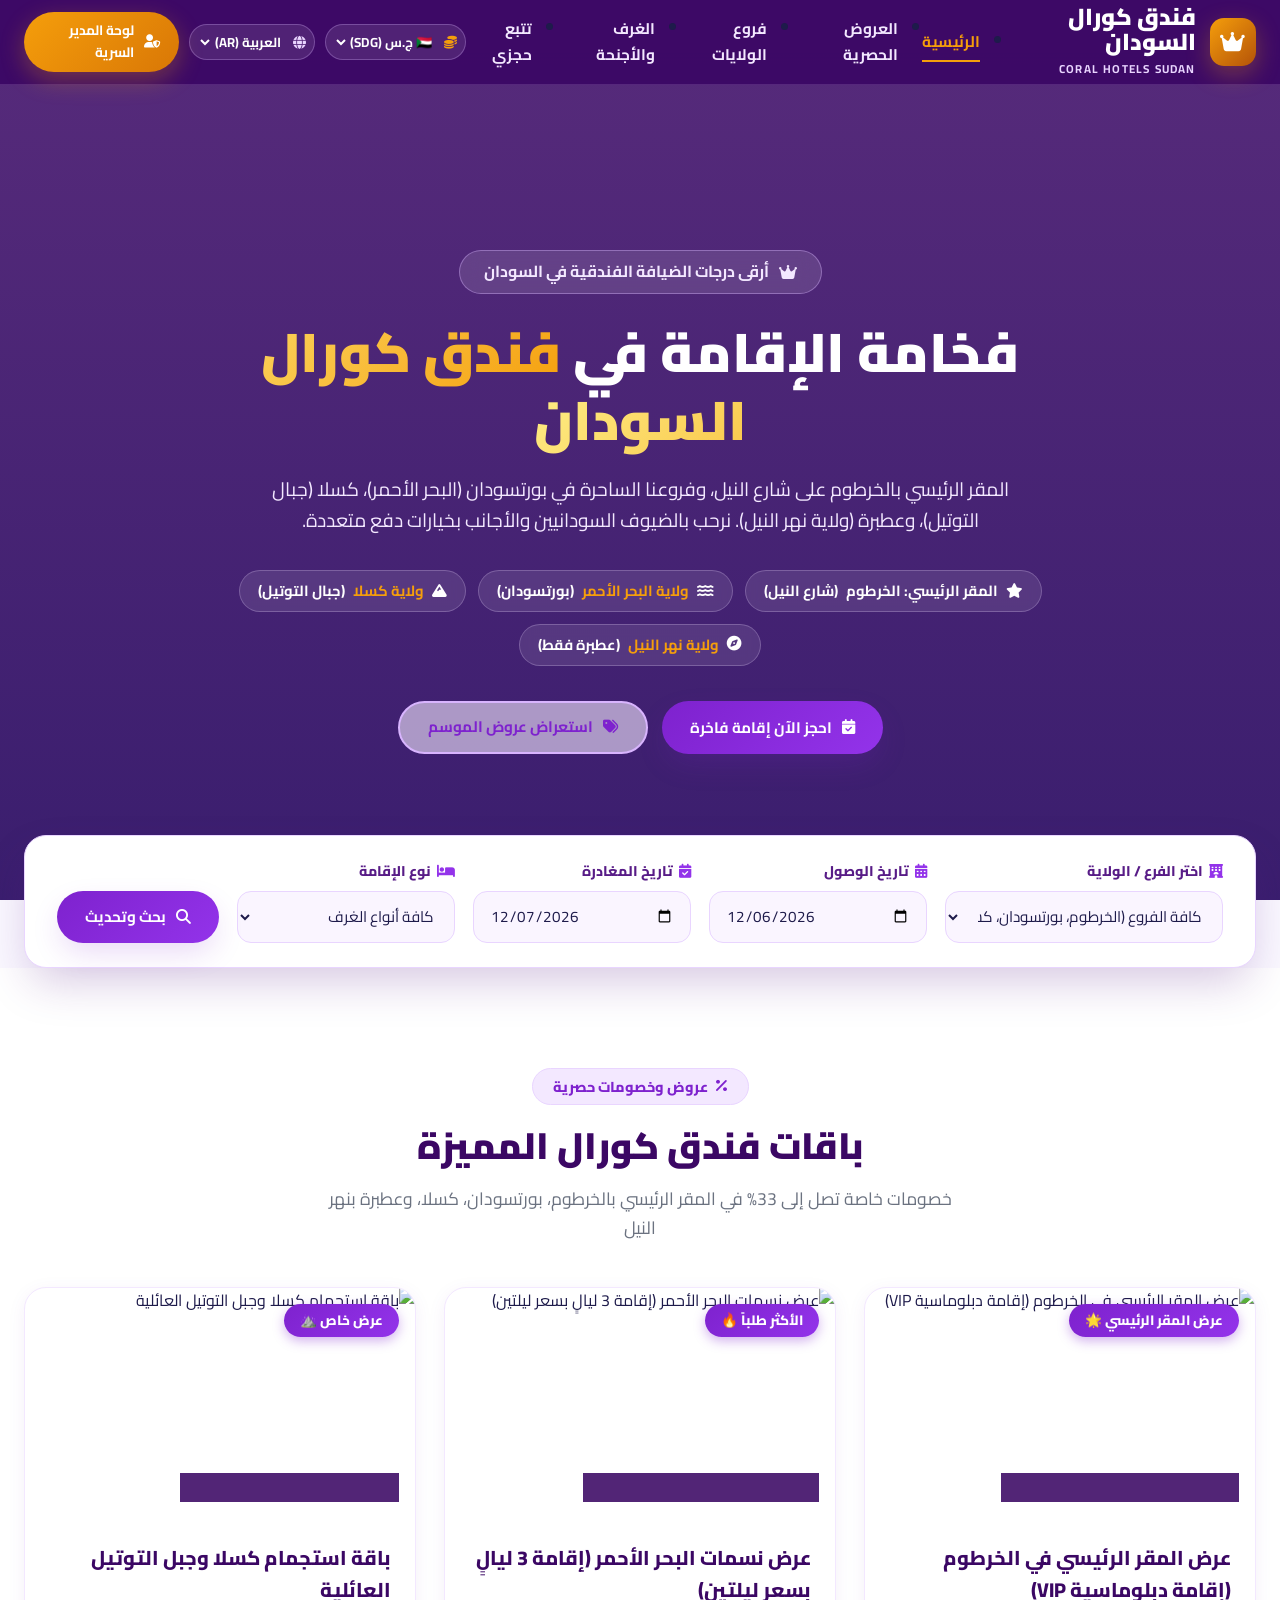
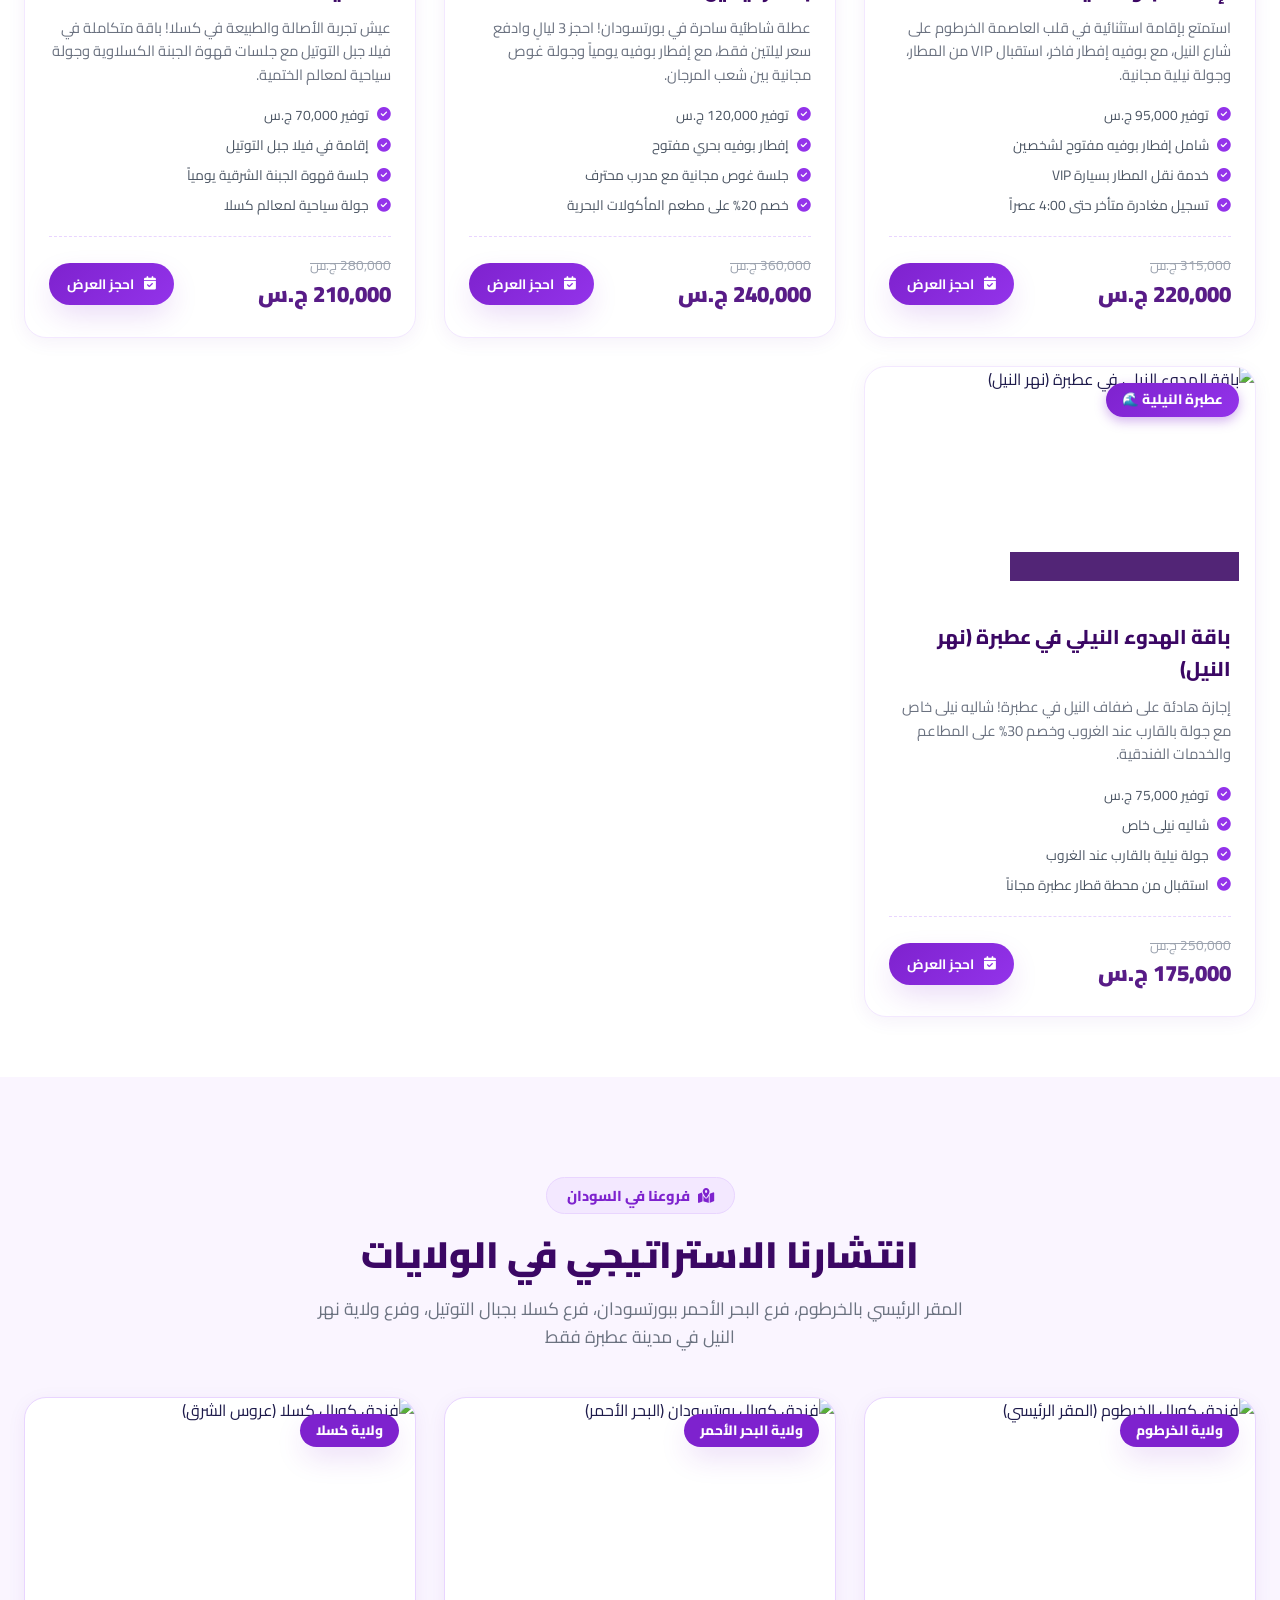
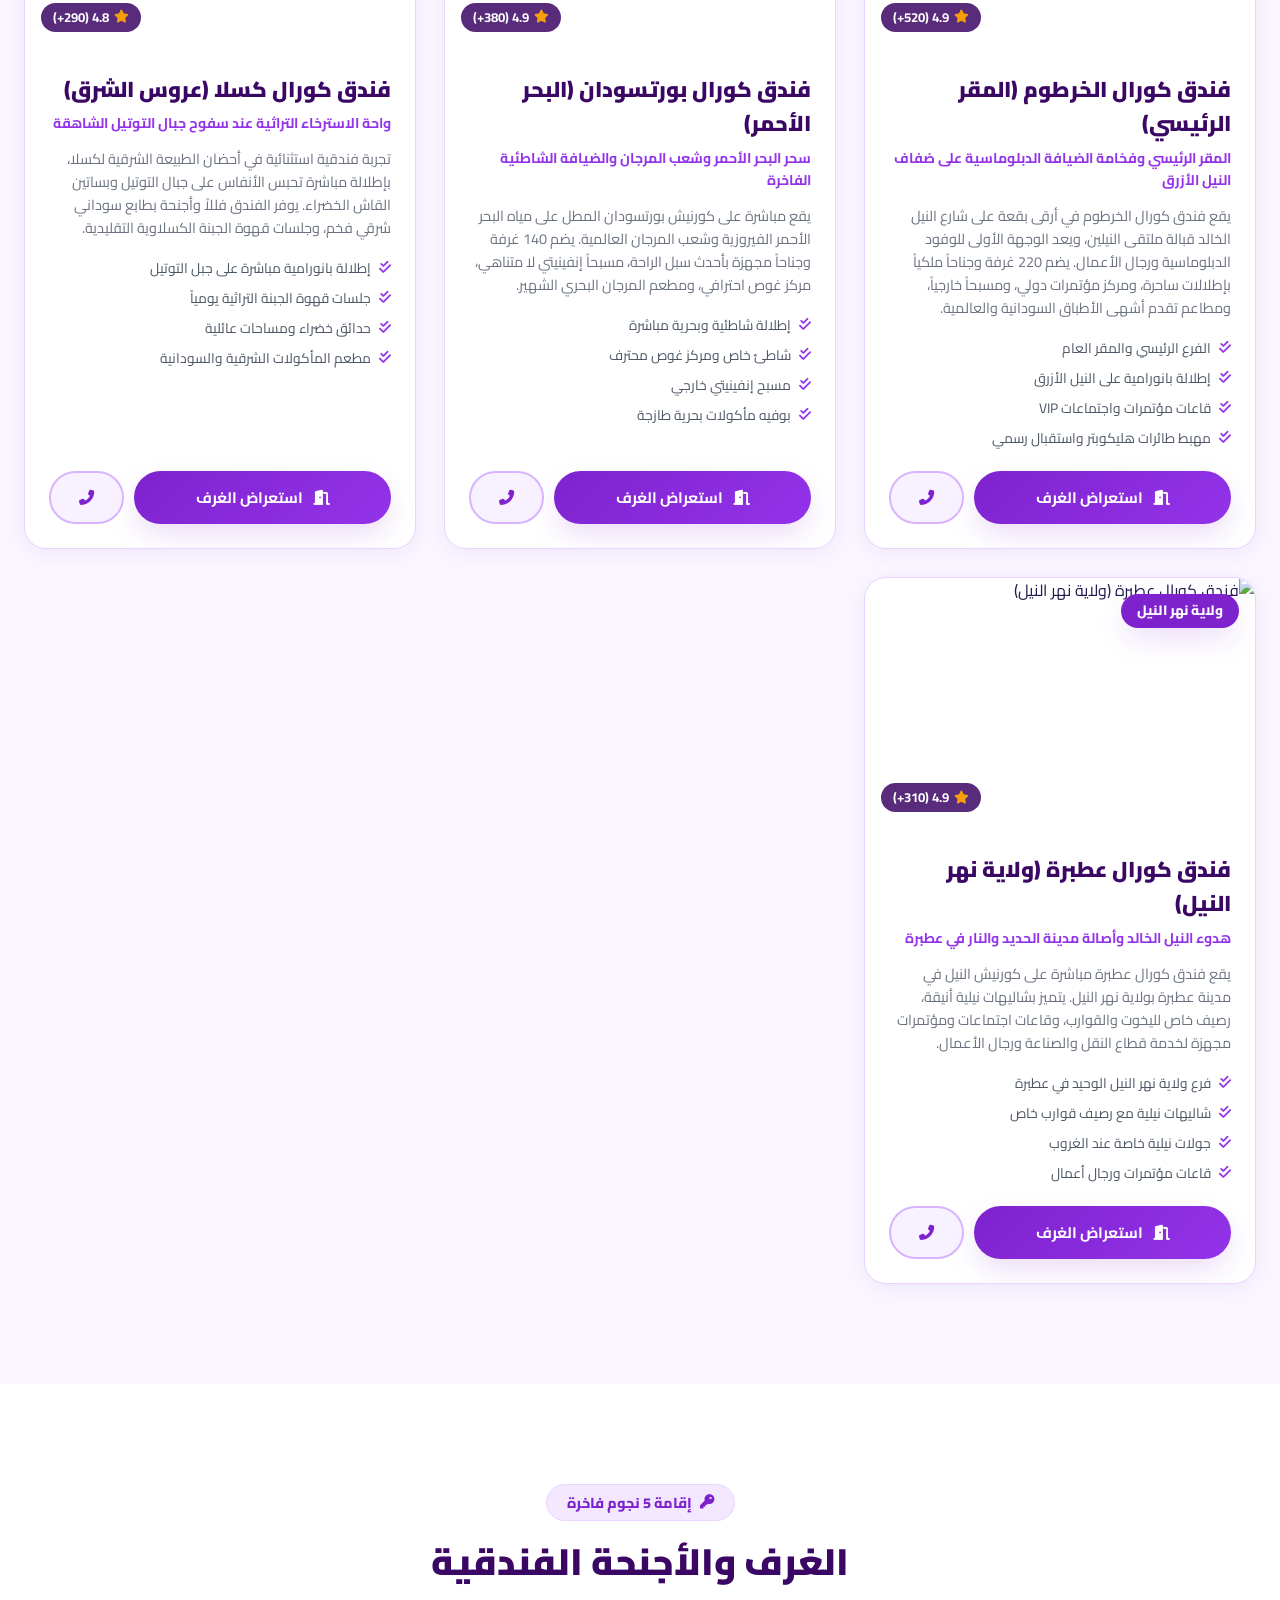
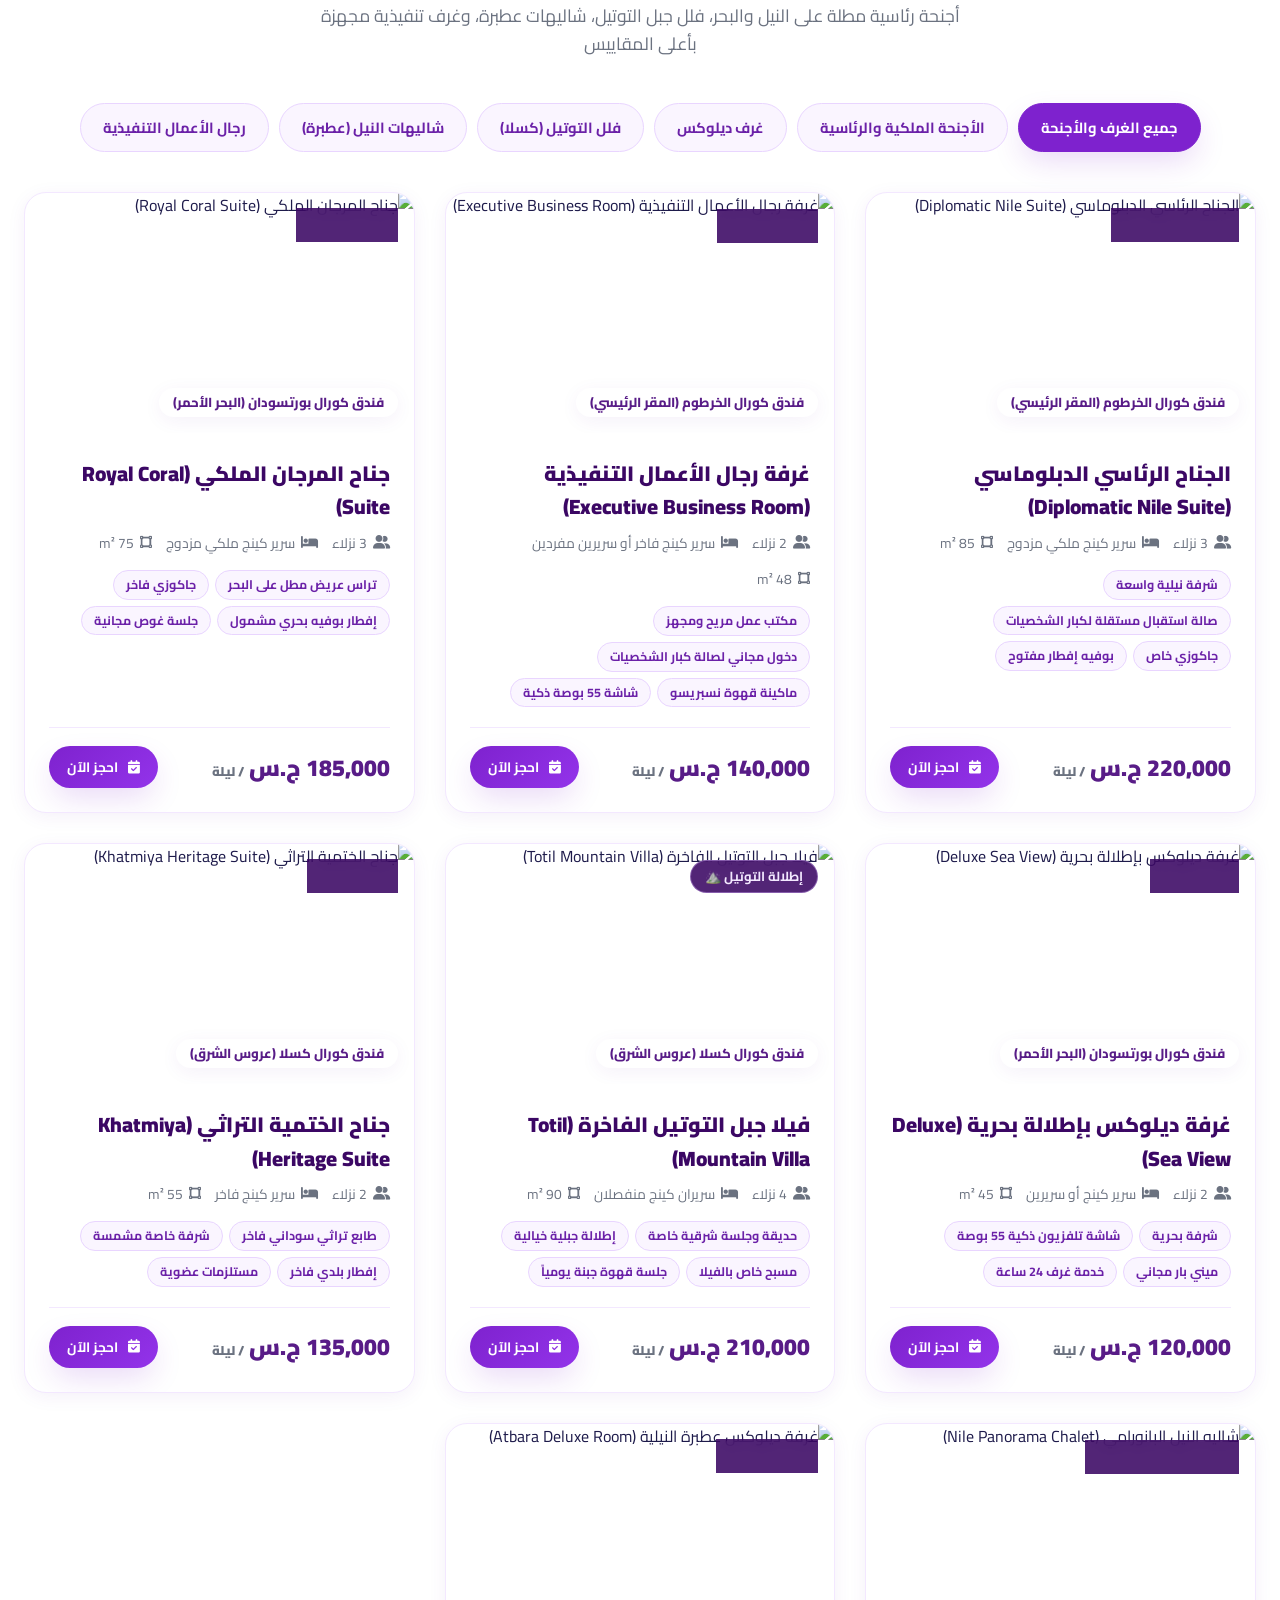
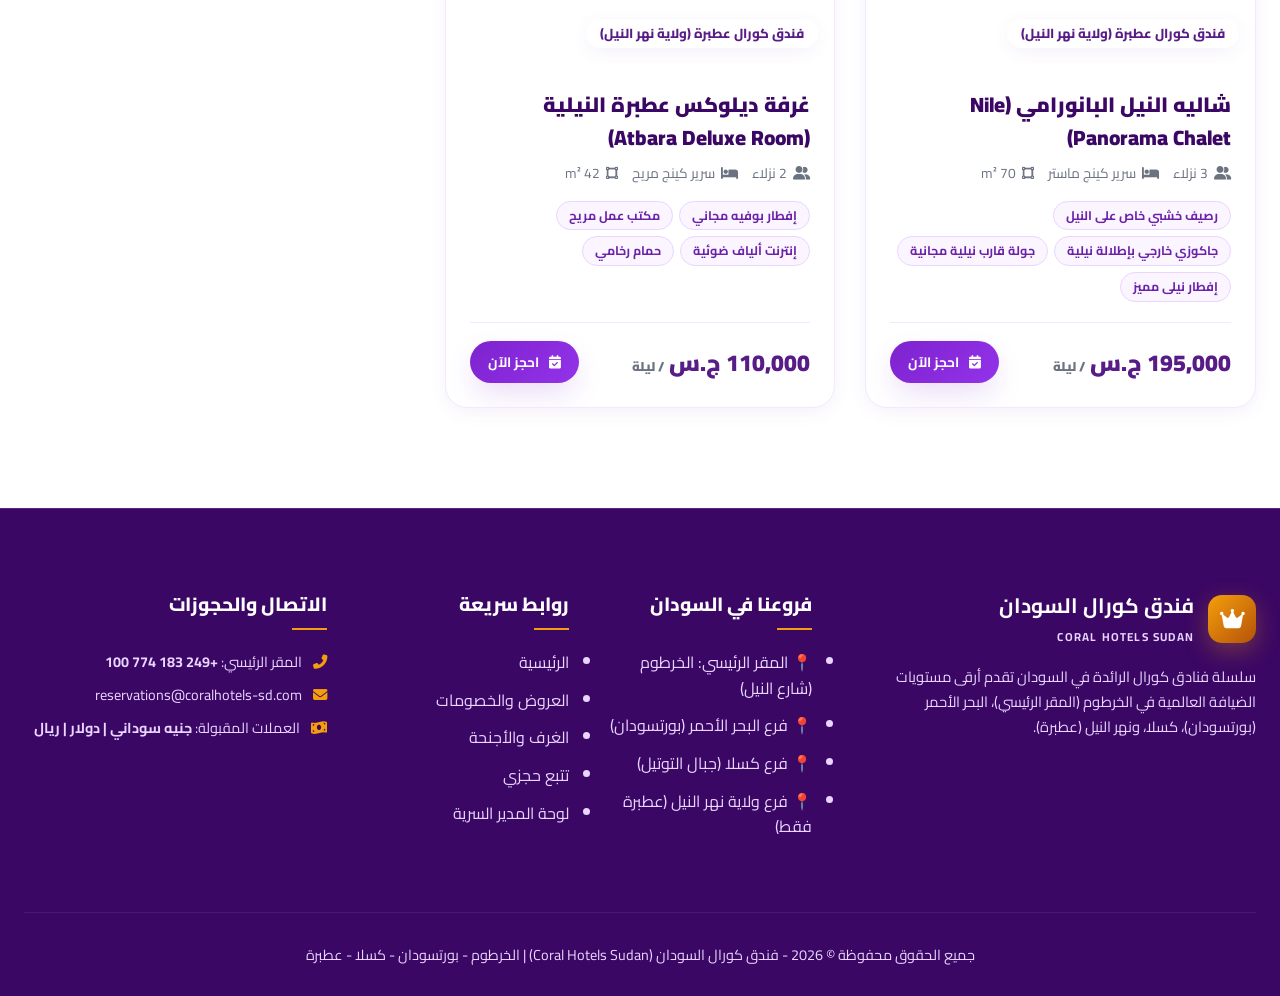
==== commit 6ba924b8: "Update Coral Hotel: Lilac/Purple luxury theme, secret admin screen with ID/password, Khartoum HQ, At" ====
--- a/index.html
+++ b/index.html
@@ -3,9 +3,9 @@
 <head>
     <meta charset="UTF-8">
     <meta name="viewport" content="width=device-width, initial-scale=1.0">
-    <title>فندق كورال السودان | فخامة الضيافة في البحر الأحمر، كسلا، ونهر النيل</title>
-    <meta name="description" content="الموقع الرسمي لحجوزات فنادق كورال في السودان. احجز غرفتك في فروعنا بولاية البحر الأحمر (بورتسودان)، ولاية كسلا، وولاية نهر النيل. دفع آمن وتأكيد فوري.">
-    <!-- Fonts & Icons -->
+    <title>فندق كورال السودان | المقر الرئيسي بالخرطوم، بورتسودان، كسلا، وعطبرة</title>
+    <meta name="description" content="الموقع الرسمي لحجوزات فنادق كورال في السودان. المقر الرئيسي في الخرطوم، وفروع بورتسودان، كسلا، وعطبرة بنهر النيل. خيارات إقامة محلية وأجنبية ودفع بالجنيه أو الدولار أو الريال.">
+    <!-- Fonts & FontAwesome -->
     <link rel="preconnect" href="https://fonts.googleapis.com">
     <link rel="preconnect" href="https://fonts.gstatic.com" crossorigin>
     <link href="https://fonts.googleapis.com/css2?family=Cairo:wght@400;600;700;800;900&family=Tajawal:wght@400;500;700;800&display=swap" rel="stylesheet">
@@ -16,7 +16,7 @@
 </head>
 <body>
 
-    <!-- Header & Navigation -->
+    <!-- Header & Navigation Bar -->
     <header class="header">
         <div class="container">
             <nav class="navbar">
@@ -25,29 +25,43 @@
                         <i class="fas fa-crown"></i>
                     </div>
                     <div class="logo-text">
-                        <h1>فندق كورال</h1>
-                        <span>CORAL HOTELS SUDAN</span>
+                        <h1 id="brandTitle">فندق كورال السودان</h1>
+                        <span id="brandSub">CORAL HOTELS SUDAN</span>
                     </div>
                 </a>
 
                 <ul class="nav-links">
-                    <li><a href="#hero" class="nav-link active">الرئيسية</a></li>
-                    <li><a href="#offers" class="nav-link">العروض الترويجية</a></li>
-                    <li><a href="#branches" class="nav-link">فروع الولايات</a></li>
-                    <li><a href="#rooms" class="nav-link">الغرف والأجنحة</a></li>
-                    <li><a href="guest-portal.html" class="nav-link">تتبع حجزي</a></li>
+                    <li><a href="#hero" class="nav-link active" data-i18n="nav_home">الرئيسية</a></li>
+                    <li><a href="#offers" class="nav-link" data-i18n="nav_offers">العروض الحصرية</a></li>
+                    <li><a href="#branches" class="nav-link" data-i18n="nav_branches">فروع الولايات</a></li>
+                    <li><a href="#rooms" class="nav-link" data-i18n="nav_rooms">الغرف والأجنحة</a></li>
+                    <li><a href="guest-portal.html" class="nav-link" data-i18n="nav_mybooking">تتبع حجزي</a></li>
                 </ul>
 
                 <div class="nav-actions">
-                    <a href="guest-portal.html" class="btn btn-outline-gold btn-sm">
-                        <i class="fas fa-search"></i> الاستعلام عن حجز
+                    <!-- محول العملات (SDG, USD, SAR) -->
+                    <div class="lang-cur-box" title="اختر عملة الحجز">
+                        <i class="fas fa-coins" style="color: var(--accent-gold); font-size: 13px;"></i>
+                        <select id="currencySelector" class="lang-cur-select">
+                            <option value="SDG">🇸🇩 ج.س (SDG)</option>
+                            <option value="USD">🇺🇸 $ (USD)</option>
+                            <option value="SAR">🇸🇦 ر.س (SAR)</option>
+                        </select>
+                    </div>
+
+                    <!-- محول اللغات (عربي / English) -->
+                    <div class="lang-cur-box" title="تغيير لغة الموقع">
+                        <i class="fas fa-globe" style="color: var(--p-200); font-size: 13px;"></i>
+                        <select id="langSelector" class="lang-cur-select">
+                            <option value="ar">العربية (AR)</option>
+                            <option value="en">English (EN)</option>
+                        </select>
+                    </div>
+
+                    <!-- رابط لوحة الإدارة السرية -->
+                    <a href="admin.html" class="btn btn-gold btn-sm" title="لوحة تحكم مدير النظام السرية">
+                        <i class="fas fa-user-shield"></i> <span data-i18n="nav_admin">لوحة المدير</span>
                     </a>
-                    <a href="admin.html" class="btn btn-gold btn-sm">
-                        <i class="fas fa-user-shield"></i> لوحة المدير
-                    </a>
-                    <button class="mobile-menu-btn" id="mobileMenuBtn" aria-label="القائمة">
-                        <i class="fas fa-bars"></i>
-                    </button>
                 </div>
             </nav>
         </div>
@@ -57,33 +71,36 @@
     <section class="hero" id="hero">
         <div class="hero-content">
             <div class="hero-pill">
-                <i class="fas fa-gem"></i> أرقى درجات الضيافة الفندقية في السودان
+                <i class="fas fa-crown"></i> <span data-i18n="hero_pill">أرقى درجات الضيافة الفندقية في السودان</span>
             </div>
             <h1 class="hero-title">
-                عش رفاهية الإقامة في <span class="highlight">فندق كورال</span>
+                <span data-i18n="hero_welcome">فخامة الإقامة في</span> <span class="highlight">فندق كورال السودان</span>
             </h1>
-            <p class="hero-subtitle">
-                مرحباً بك في سلسلة فنادق كورال الرائدة، حيث تلتقي فخامة الخدمات العالمية مع كرم الضيافة السودانية الأصيلة في أرقى وجهات السودان الساحرة.
+            <p class="hero-subtitle" data-i18n="hero_sub">
+                المقر الرئيسي بالخرطوم على شارع النيل، وفروعنا الساحرة في بورتسودان (البحر الأحمر)، كسلا (جبال التوتيل)، وعطبرة (ولاية نهر النيل). نرحب بالضيوف السودانيين والأجانب بخيارات دفع متعددة.
             </p>
 
             <div class="hero-locations">
                 <div class="location-tag">
+                    <i class="fas fa-star"></i> <strong data-i18n="loc_khartoum">المقر الرئيسي: الخرطوم</strong> (شارع النيل)
+                </div>
+                <div class="location-tag">
                     <i class="fas fa-water"></i> <span>ولاية البحر الأحمر</span> (بورتسودان)
                 </div>
                 <div class="location-tag">
                     <i class="fas fa-mountain"></i> <span>ولاية كسلا</span> (جبال التوتيل)
                 </div>
                 <div class="location-tag">
-                    <i class="fas fa-compass"></i> <span>ولاية نهر النيل</span> (عطبرة والدامر)
+                    <i class="fas fa-compass"></i> <span>ولاية نهر النيل</span> (عطبرة فقط)
                 </div>
             </div>
 
             <div style="display: flex; gap: 14px; justify-content: center; flex-wrap: wrap;">
-                <a href="#rooms" class="btn btn-gold">
-                    <i class="fas fa-calendar-alt"></i> استكشف الغرف واحجز الآن
-                </a>
-                <a href="#offers" class="btn btn-outline-white">
-                    <i class="fas fa-tags"></i> مشاهدة عروض الموسم
+                <button class="btn btn-purple" onclick="window.openSeparateBooking()">
+                    <i class="fas fa-calendar-check"></i> <span data-i18n="btn_book_now">احجز الآن إقامة فاخرة</span>
+                </button>
+                <a href="#offers" class="btn btn-outline-purple">
+                    <i class="fas fa-tags"></i> <span data-i18n="btn_view_offers">استعراض عروض الموسم</span>
                 </a>
             </div>
         </div>
@@ -94,37 +111,37 @@
         <div class="booking-search-card">
             <form class="search-form" id="searchForm">
                 <div class="form-group">
-                    <label for="searchBranch"><i class="fas fa-hotel"></i> اختر الفرع / الولاية</label>
+                    <label for="searchBranch"><i class="fas fa-hotel"></i> <span data-i18n="search_branch_lbl">اختر الفرع / الولاية</span></label>
                     <select id="searchBranch" class="form-control">
-                        <option value="all">جميع فروع كورال (البحر الأحمر، كسلا، نهر النيل)</option>
+                        <option value="all">كافة الفروع (الخرطوم، بورتسودان، كسلا، عطبرة)</option>
                     </select>
                 </div>
 
                 <div class="form-group">
-                    <label for="searchCheckIn"><i class="fas fa-calendar-check"></i> تاريخ الوصول</label>
+                    <label for="searchCheckIn"><i class="fas fa-calendar-alt"></i> <span data-i18n="search_checkin_lbl">تاريخ الوصول</span></label>
                     <input type="date" id="searchCheckIn" class="form-control" required>
                 </div>
 
                 <div class="form-group">
-                    <label for="searchCheckOut"><i class="fas fa-calendar-times"></i> تاريخ المغادرة</label>
+                    <label for="searchCheckOut"><i class="fas fa-calendar-check"></i> <span data-i18n="search_checkout_lbl">تاريخ المغادرة</span></label>
                     <input type="date" id="searchCheckOut" class="form-control" required>
                 </div>
 
                 <div class="form-group">
-                    <label for="searchRoomType"><i class="fas fa-bed"></i> نوع الإقامة</label>
+                    <label for="searchRoomType"><i class="fas fa-bed"></i> <span data-i18n="search_type_lbl">نوع الإقامة</span></label>
                     <select id="searchRoomType" class="form-control">
                         <option value="all">كافة أنواع الغرف</option>
-                        <option value="suite">أجنحة ملكية ورئاسية</option>
+                        <option value="suite">أجنحة رئاسية ودبلوماسية</option>
                         <option value="deluxe">غرف ديلوكس فاخرة</option>
                         <option value="villa">فلل خاصة (كسلا)</option>
-                        <option value="chalet">شاليهات نيلية (نهر النيل)</option>
-                        <option value="family">أجنحة عائلية</option>
+                        <option value="chalet">شاليهات نيلية (عطبرة)</option>
+                        <option value="executive">غرف تنفيذية لرجال الأعمال</option>
                     </select>
                 </div>
 
                 <div>
-                    <button type="submit" class="btn btn-gold" style="height: 52px; width: 100%;">
-                        <i class="fas fa-search"></i> بحث وتحديث
+                    <button type="submit" class="btn btn-purple" style="height: 52px; width: 100%;">
+                        <i class="fas fa-search"></i> <span data-i18n="btn_search">بحث وتحديث</span>
                     </button>
                 </div>
             </form>
@@ -135,9 +152,9 @@
     <section class="offers-section" id="offers">
         <div class="container">
             <div class="section-title">
-                <span class="section-badge"><i class="fas fa-percent"></i> خصومات وعروض حصرية</span>
-                <h2>عروض فندق كورال المميزة</h2>
-                <p>باقات إقامة متكاملة صُممت لتمنحك أقصى درجات الاستجمام والرفاهية بأفضل الأسعار وبخصومات تصل إلى 33%</p>
+                <span class="section-badge"><i class="fas fa-percent"></i> <span data-i18n="offers_badge">عروض وخصومات حصرية</span></span>
+                <h2 data-i18n="offers_title">باقات فندق كورال المميزة</h2>
+                <p data-i18n="offers_sub">خصومات خاصة تصل إلى 33% في المقر الرئيسي بالخرطوم، بورتسودان، كسلا، وعطبرة بنهر النيل</p>
             </div>
 
             <div class="offers-grid" id="offersGrid">
@@ -150,9 +167,9 @@
     <section class="branches-section" id="branches">
         <div class="container">
             <div class="section-title">
-                <span class="section-badge"><i class="fas fa-map-marked-alt"></i> انتشارنا في الولايات</span>
-                <h2>فروع فندق كورال في السودان</h2>
-                <p>وجهات استثنائية تجمع بين إطلالات البحر الأحمر البديعة، شموخ جبال التوتيل في كسلا، وهدوء ضفاف نهر النيل الخالد</p>
+                <span class="section-badge"><i class="fas fa-map-marked-alt"></i> <span data-i18n="branches_badge">فروعنا في السودان</span></span>
+                <h2 data-i18n="branches_title">انتشارنا الاستراتيجي في الولايات</h2>
+                <p data-i18n="branches_sub">المقر الرئيسي بالخرطوم، فرع البحر الأحمر ببورتسودان، فرع كسلا بجبال التوتيل، وفرع ولاية نهر النيل في مدينة عطبرة فقط</p>
             </div>
 
             <div class="branches-grid" id="branchesGrid">
@@ -161,71 +178,26 @@
         </div>
     </section>
 
-    <!-- Rooms & Suites Showcase Section -->
+    <!-- Rooms & Suites Section -->
     <section class="rooms-section" id="rooms">
         <div class="container">
             <div class="section-title">
-                <span class="section-badge"><i class="fas fa-key"></i> إقامة خمس نجوم</span>
-                <h2>الغرف والأجنحة الفاخرة</h2>
-                <p>اختر غرفتك المثالية المجهزة بأرقى المفروشات العالمية، الشاشات الذكية، الإطلالات الخلابة، وخدمات الضيافة على مدار الساعة</p>
+                <span class="section-badge"><i class="fas fa-key"></i> <span data-i18n="rooms_badge">إقامة 5 نجوم فاخرة</span></span>
+                <h2 data-i18n="rooms_title">الغرف والأجنحة الفندقية</h2>
+                <p data-i18n="rooms_sub">أجنحة رئاسية مطلة على النيل والبحر، فلل جبل التوتيل، شاليهات عطبرة، وغرف تنفيذية مجهزة بأعلى المقاييس</p>
             </div>
 
             <div class="room-filters">
                 <button class="filter-btn active" data-type="all">جميع الغرف والأجنحة</button>
-                <button class="filter-btn" data-type="suite">الأجنحة الملكية</button>
+                <button class="filter-btn" data-type="suite">الأجنحة الملكية والرئاسية</button>
                 <button class="filter-btn" data-type="deluxe">غرف ديلوكس</button>
-                <button class="filter-btn" data-type="villa">فلل جبل التوتيل (كسلا)</button>
-                <button class="filter-btn" data-type="chalet">شاليهات النيل (نهر النيل)</button>
-                <button class="filter-btn" data-type="family">غرف عائلية</button>
+                <button class="filter-btn" data-type="villa">فلل التوتيل (كسلا)</button>
+                <button class="filter-btn" data-type="chalet">شاليهات النيل (عطبرة)</button>
+                <button class="filter-btn" data-type="executive">رجال الأعمال التنفيذية</button>
             </div>
 
             <div class="rooms-grid" id="roomsGrid">
                 <!-- يتم التحميل ديناميكياً بواسطة JavaScript -->
-            </div>
-        </div>
-    </section>
-
-    <!-- Features & Services Section -->
-    <section style="padding: 80px 0; background: #0a192f; color: #fff;">
-        <div class="container">
-            <div class="section-title">
-                <span class="section-badge" style="background: rgba(212,175,55,0.2); color: var(--gold);"><i class="fas fa-star"></i> لماذا فندق كورال؟</span>
-                <h2 style="color: #fff;">خدمات فندقية متكاملة تفوق التوقعات</h2>
-                <p style="color: #94a3b8;">نحرص في جميع فروعنا على تقديم أرقى معايير الراحة والأمان لجميع ضيوفنا الكرام</p>
-            </div>
-
-            <div style="display: grid; grid-template-columns: repeat(auto-fit, minmax(260px, 1fr)); gap: 24px;">
-                <div style="background: rgba(255,255,255,0.04); border: 1px solid rgba(212,175,55,0.2); padding: 30px; border-radius: 16px; text-align: center;">
-                    <div style="width: 60px; height: 60px; background: rgba(212,175,55,0.15); border-radius: 50%; display: flex; align-items: center; justify-content: center; margin: 0 auto 16px; color: var(--gold); font-size: 24px;">
-                        <i class="fas fa-shield-alt"></i>
-                    </div>
-                    <h3 style="font-size: 1.2rem; margin-bottom: 10px; color: #fff;">دفع آمن وتأكيد فوري</h3>
-                    <p style="color: #94a3b8; font-size: 0.9rem;">إمكانية الدفع المباشر عبر تطبيق بنكك والبطاقات المصرفية مع استلام فوري لرسالة وسند الحجز.</p>
-                </div>
-
-                <div style="background: rgba(255,255,255,0.04); border: 1px solid rgba(212,175,55,0.2); padding: 30px; border-radius: 16px; text-align: center;">
-                    <div style="width: 60px; height: 60px; background: rgba(212,175,55,0.15); border-radius: 50%; display: flex; align-items: center; justify-content: center; margin: 0 auto 16px; color: var(--gold); font-size: 24px;">
-                        <i class="fas fa-utensils"></i>
-                    </div>
-                    <h3 style="font-size: 1.2rem; margin-bottom: 10px; color: #fff;">مطاعم ومأكولات فاخرة</h3>
-                    <p style="color: #94a3b8; font-size: 0.9rem;">أشهى المأكولات البحرية في بورتسودان، قهوة التوتيل والوجبات الشرقية في كسلا، وإفطار نيلى ساحر.</p>
-                </div>
-
-                <div style="background: rgba(255,255,255,0.04); border: 1px solid rgba(212,175,55,0.2); padding: 30px; border-radius: 16px; text-align: center;">
-                    <div style="width: 60px; height: 60px; background: rgba(212,175,55,0.15); border-radius: 50%; display: flex; align-items: center; justify-content: center; margin: 0 auto 16px; color: var(--gold); font-size: 24px;">
-                        <i class="fas fa-car"></i>
-                    </div>
-                    <h3 style="font-size: 1.2rem; margin-bottom: 10px; color: #fff;">خدمة الاستقبال والتوصيل</h3>
-                    <p style="color: #94a3b8; font-size: 0.9rem;">سيارات VIP خاصة لاستقبال النزلاء من مطارات بورتسودان وكسلا ومحطة قطار عطبرة.</p>
-                </div>
-
-                <div style="background: rgba(255,255,255,0.04); border: 1px solid rgba(212,175,55,0.2); padding: 30px; border-radius: 16px; text-align: center;">
-                    <div style="width: 60px; height: 60px; background: rgba(212,175,55,0.15); border-radius: 50%; display: flex; align-items: center; justify-content: center; margin: 0 auto 16px; color: var(--gold); font-size: 24px;">
-                        <i class="fas fa-concierge-bell"></i>
-                    </div>
-                    <h3 style="font-size: 1.2rem; margin-bottom: 10px; color: #fff;">خدمة الغرف على مدار 24/7</h3>
-                    <p style="color: #94a3b8; font-size: 0.9rem;">طاقم ضيافة احترافي متأهب لتلبية جميع طلباتكم واحتياجاتكم في أي وقت لضمان راحتكم التامة.</p>
-                </div>
             </div>
         </div>
     </section>
@@ -243,22 +215,17 @@
                         </div>
                     </div>
                     <p style="font-size: 0.92rem; line-height: 1.7; margin-bottom: 20px;">
-                        سلسلة فنادق كورال الرائدة في السودان تقدم أرقى تجارب الإقامة والضيافة في ولايات البحر الأحمر، كسلا، ونهر النيل، بمستويات عالمية من الفخامة والخدمة.
+                        سلسلة فنادق كورال الرائدة في السودان تقدم أرقى مستويات الضيافة العالمية في الخرطوم (المقر الرئيسي)، البحر الأحمر (بورتسودان)، كسلا، ونهر النيل (عطبرة).
                     </p>
-                    <div style="display: flex; gap: 12px;">
-                        <a href="#" style="width: 36px; height: 36px; border-radius: 50%; background: rgba(255,255,255,0.1); display: flex; align-items: center; justify-content: center; color: var(--gold);"><i class="fab fa-facebook-f"></i></a>
-                        <a href="#" style="width: 36px; height: 36px; border-radius: 50%; background: rgba(255,255,255,0.1); display: flex; align-items: center; justify-content: center; color: var(--gold);"><i class="fab fa-twitter"></i></a>
-                        <a href="#" style="width: 36px; height: 36px; border-radius: 50%; background: rgba(255,255,255,0.1); display: flex; align-items: center; justify-content: center; color: var(--gold);"><i class="fab fa-instagram"></i></a>
-                        <a href="#" style="width: 36px; height: 36px; border-radius: 50%; background: rgba(255,255,255,0.1); display: flex; align-items: center; justify-content: center; color: var(--gold);"><i class="fab fa-whatsapp"></i></a>
-                    </div>
                 </div>
 
                 <div class="footer-col">
-                    <h4>فروعنا في الولايات</h4>
+                    <h4>فروعنا في السودان</h4>
                     <ul class="footer-links">
+                        <li><a href="#branches">📍 المقر الرئيسي: الخرطوم (شارع النيل)</a></li>
                         <li><a href="#branches">📍 فرع البحر الأحمر (بورتسودان)</a></li>
                         <li><a href="#branches">📍 فرع كسلا (جبال التوتيل)</a></li>
-                        <li><a href="#branches">📍 فرع نهر النيل (عطبرة والدامر)</a></li>
+                        <li><a href="#branches">📍 فرع ولاية نهر النيل (عطبرة فقط)</a></li>
                     </ul>
                 </div>
 
@@ -267,268 +234,313 @@
                     <ul class="footer-links">
                         <li><a href="#hero">الرئيسية</a></li>
                         <li><a href="#offers">العروض والخصومات</a></li>
-                        <li><a href="#rooms">حجز الغرف</a></li>
+                        <li><a href="#rooms">الغرف والأجنحة</a></li>
                         <li><a href="guest-portal.html">تتبع حجزي</a></li>
-                        <li><a href="admin.html">لوحة تحكم المدير</a></li>
-                        <li><a href="api/setup_db.php" target="_blank">تهيئة داتابيس XAMPP</a></li>
+                        <li><a href="admin.html">لوحة المدير السرية</a></li>
                     </ul>
                 </div>
 
                 <div class="footer-col">
                     <h4>الاتصال والحجوزات</h4>
-                    <p style="font-size: 0.9rem; margin-bottom: 10px;"><i class="fas fa-phone-alt" style="color: var(--gold); margin-left: 8px;"></i> الخط الساخن: <strong>+249 123 456 780</strong></p>
-                    <p style="font-size: 0.9rem; margin-bottom: 10px;"><i class="fas fa-envelope" style="color: var(--gold); margin-left: 8px;"></i> reservations@coralhotels-sd.com</p>
-                    <p style="font-size: 0.9rem; margin-bottom: 16px;"><i class="fas fa-credit-card" style="color: var(--gold); margin-left: 8px;"></i> الدفع متاح عبر: بنكك | فيزا | ماستركارد</p>
+                    <p style="font-size: 0.9rem; margin-bottom: 10px;"><i class="fas fa-phone-alt" style="color: var(--accent-gold); margin-left: 8px;"></i> المقر الرئيسي: <strong>+249 183 774 100</strong></p>
+                    <p style="font-size: 0.9rem; margin-bottom: 10px;"><i class="fas fa-envelope" style="color: var(--accent-gold); margin-left: 8px;"></i> reservations@coralhotels-sd.com</p>
+                    <p style="font-size: 0.9rem; margin-bottom: 16px;"><i class="fas fa-money-bill-wave" style="color: var(--accent-gold); margin-left: 8px;"></i> العملات المقبولة: <strong>جنيه سوداني | دولار | ريال</strong></p>
                 </div>
             </div>
 
             <div class="footer-bottom">
-                جميع الحقوق محفوظة &copy; 2026 - فندق كورال السودان (Coral Hotels Sudan) | البحر الأحمر - كسلا - نهر النيل
+                جميع الحقوق محفوظة &copy; 2026 - فندق كورال السودان (Coral Hotels Sudan) | الخرطوم - بورتسودان - كسلا - عطبرة
             </div>
         </div>
     </footer>
 
     <!-- ========================================================
-         نافذة الحجز التفاعلية والدفع الفوري وتأكيد الحجز
+         شاشة التسجيل والحجز المنفصلة التفاعلية (Separate Booking Screen)
          ======================================================== -->
     <div class="modal-overlay" id="bookingModal">
         <div class="modal-container">
             <div class="modal-header">
-                <h3><i class="fas fa-concierge-bell" style="color: var(--gold);"></i> حجز إقامة فاخرة - فندق كورال</h3>
+                <h3><i class="fas fa-concierge-bell" style="color: var(--accent-gold);"></i> <span id="modalHeaderTitle">تسجيل وحجز إقامة فندقية - كورال السودان</span></h3>
                 <button class="modal-close-btn" id="closeModalBtn">&times;</button>
             </div>
 
-            <!-- مؤشر خطوات الحجز -->
+            <!-- Stepper -->
             <div class="stepper">
                 <div class="step-item active" data-step="1">
                     <div class="step-circle">1</div>
-                    <span>بيانات النزيل</span>
+                    <span data-i18n="step_1">معلومات النزيل والإقامة</span>
                 </div>
                 <div class="step-item" data-step="2">
                     <div class="step-circle">2</div>
-                    <span>الدفع الإلكتروني</span>
+                    <span data-i18n="step_2">الدفع والخيارات</span>
                 </div>
                 <div class="step-item" data-step="3">
                     <div class="step-circle">3</div>
-                    <span>التأكيد والسند</span>
+                    <span data-i18n="step_3">التأكيد ورسالة البريد</span>
                 </div>
             </div>
 
             <div class="modal-body">
-                <!-- بطاقة ملخص الغرفة المختارة -->
-                <div class="booking-room-summary">
-                    <img id="summaryRoomImg" src="" alt="غرفة">
-                    <div class="booking-room-info" style="flex-grow: 1;">
-                        <h4 id="summaryRoomTitle">جناح المرجان الملكي</h4>
-                        <p id="summaryBranchName">📍 فندق كورال بورتسودان (البحر الأحمر)</p>
-                        <div style="display: flex; gap: 16px; margin-top: 6px; font-size: 0.88rem;">
-                            <span style="color: var(--gold-dark); font-weight: 700;" id="summaryRoomPrice">185,000 ج.س / ليلة</span>
-                            <span style="color: var(--text-muted);" id="summaryNights">1 ليلة</span>
-                            <span style="color: var(--primary); font-weight: 800;">الإجمالي: <span id="summaryTotalPrice">185,000 ج.س</span></span>
-                        </div>
-                    </div>
-                </div>
-
-                <!-- الخطوة 1: إدخال بيانات النزيل وتاريخ الإقامة -->
+                <!-- بطاقة ملخص الغرفة -->
+                <div style="display: flex; gap: 16px; background: var(--p-50); border: 1px solid var(--p-200); border-radius: 14px; padding: 16px; margin-bottom: 22px;">
+                    <img id="summaryRoomImg" src="" alt="غرفة" style="width: 110px; height: 85px; object-fit: cover; border-radius: 8px;">
+                    <div style="flex-grow: 1;">
+                        <h4 id="summaryRoomTitle" style="color: var(--p-950); font-size: 1.15rem; font-weight: 800;">الجناح الرئاسي</h4>
+                        <p id="summaryBranchName" style="color: var(--p-700); font-size: 0.88rem; font-weight: 700;">📍 فندق كورال الخرطوم (المقر الرئيسي)</p>
+                        <div style="display: flex; gap: 14px; margin-top: 6px; font-size: 0.88rem;">
+                            <span style="color: var(--p-800); font-weight: 800;" id="summaryRoomPrice">0</span>
+                            <span style="color: var(--text-secondary);" id="summaryNights">1 ليلة</span>
+                            <span style="color: var(--p-950); font-weight: 900;">الإجمالي: <span id="summaryTotalPrice" style="color: #059669;">0</span></span>
+                        </div>
+                    </div>
+                </div>
+
+                <!-- الخطوة 1: شاشة تسجيل النزيل وتفاصيل الإقامة المحلية والأجنبية -->
                 <div class="step-content active" id="step1Content">
                     <form id="guestDetailsForm">
+                        <!-- اختيار نوع الإقامة: مواطن سوداني أو إقامة أجنبية -->
+                        <div style="margin-bottom: 18px;">
+                            <label style="display: block; font-size: 0.9rem; font-weight: 800; color: var(--p-900); margin-bottom: 8px;">
+                                <i class="fas fa-passport" style="color: var(--p-600);"></i> نوع إقامة النزيل (Residency Type):
+                            </label>
+                            <div class="residency-selector-box">
+                                <div class="residency-pill active" id="residencyLocalBtn">
+                                    <i class="fas fa-id-badge" style="color: var(--p-600); font-size: 24px;"></i>
+                                    <div>
+                                        <strong>مواطن سوداني (Sudanese Citizen)</strong>
+                                        <div style="font-size: 0.78rem; color: #6b7280;">إثبات الشخصية عبر الرقم الوطني</div>
+                                    </div>
+                                </div>
+                                <div class="residency-pill" id="residencyForeignBtn">
+                                    <i class="fas fa-globe-africa" style="color: var(--accent-gold); font-size: 24px;"></i>
+                                    <div>
+                                        <strong>إقامة أجنبية (Foreign Guest)</strong>
+                                        <div style="font-size: 0.78rem; color: #6b7280;">سياحة أو عمل عبر جواز السفر الدولي</div>
+                                    </div>
+                                </div>
+                            </div>
+                        </div>
+
+                        <!-- التواريخ بتقويم تفاعلي -->
                         <div style="display: grid; grid-template-columns: 1fr 1fr; gap: 16px; margin-bottom: 16px;">
                             <div class="form-group">
-                                <label for="modalCheckIn"><i class="fas fa-calendar-alt"></i> تاريخ الوصول</label>
+                                <label for="modalCheckIn"><i class="fas fa-calendar-alt"></i> تاريخ الوصول (Check-in)</label>
                                 <input type="date" id="modalCheckIn" class="form-control" required>
                             </div>
                             <div class="form-group">
-                                <label for="modalCheckOut"><i class="fas fa-calendar-check"></i> تاريخ المغادرة (<span id="modalNightsDisplay">1 ليلة</span>)</label>
+                                <label for="modalCheckOut"><i class="fas fa-calendar-check"></i> تاريخ المغادرة (Check-out) (<span id="modalNightsDisplay">1 ليلة</span>)</label>
                                 <input type="date" id="modalCheckOut" class="form-control" required>
                             </div>
                         </div>
 
+                        <!-- اسم النزيل ورقم الهاتف -->
                         <div style="display: grid; grid-template-columns: 1fr 1fr; gap: 16px; margin-bottom: 16px;">
                             <div class="form-group">
                                 <label for="guestName"><i class="fas fa-user"></i> اسم النزيل بالكامل *</label>
-                                <input type="text" id="guestName" class="form-control" placeholder="مثال: أحمد عبد الله الفاتح" required>
-                            </div>
-                            <div class="form-group">
-                                <label for="guestPhone"><i class="fas fa-phone"></i> رقم الهاتف (سوداني) *</label>
-                                <input type="tel" id="guestPhone" class="form-control" placeholder="0912345678" required>
-                            </div>
-                        </div>
-
+                                <input type="text" id="guestName" class="form-control" placeholder="مثال: محمد أحمد إبراهيم الشيخ" required>
+                            </div>
+                            <div class="form-group">
+                                <label for="guestPhone"><i class="fas fa-phone"></i> رقم الهاتف (سوداني أو دولي) *</label>
+                                <input type="tel" id="guestPhone" class="form-control" placeholder="0912345678 أو +249..." required>
+                            </div>
+                        </div>
+
+                        <!-- البريد الإلكتروني والجنسية -->
                         <div style="display: grid; grid-template-columns: 1fr 1fr; gap: 16px; margin-bottom: 16px;">
                             <div class="form-group">
-                                <label for="guestEmail"><i class="fas fa-envelope"></i> البريد الإلكتروني</label>
-                                <input type="email" id="guestEmail" class="form-control" placeholder="ahmed@example.com">
-                            </div>
-                            <div class="form-group">
-                                <label for="guestNationalId"><i class="fas fa-id-card"></i> الرقم الوطني / رقم الجواز</label>
-                                <input type="text" id="guestNationalId" class="form-control" placeholder="رقم الهوية الوطنية أو الجواز">
+                                <label for="guestEmail"><i class="fas fa-envelope"></i> البريد الإلكتروني (لتلقي رسالة التأكيد) *</label>
+                                <input type="email" id="guestEmail" class="form-control" placeholder="guest@example.com" required>
+                            </div>
+                            <div class="form-group">
+                                <label for="guestNationality"><i class="fas fa-flag"></i> الجنسية</label>
+                                <input type="text" id="guestNationality" class="form-control" placeholder="سوداني، بريطاني، سعودي...">
+                            </div>
+                        </div>
+
+                        <!-- حقول الهوية أو الجواز حسب نوع الإقامة -->
+                        <div id="localIdFields" style="margin-bottom: 16px;">
+                            <div class="form-group">
+                                <label for="guestNationalId"><i class="fas fa-id-card"></i> الرقم الوطني السوداني</label>
+                                <input type="text" id="guestNationalId" class="form-control" placeholder="1029384756">
+                            </div>
+                        </div>
+
+                        <div id="foreignIdFields" style="display: none; margin-bottom: 16px;">
+                            <div class="form-group">
+                                <label for="guestPassport"><i class="fas fa-passport"></i> رقم جواز السفر الدولي (Passport No.) *</label>
+                                <input type="text" id="guestPassport" class="form-control" placeholder="e.g. GB-89210928">
                             </div>
                         </div>
 
                         <div class="form-group" style="margin-bottom: 24px;">
-                            <label for="guestNotes"><i class="fas fa-comment-dots"></i> طلبات خاصة (اختياري)</label>
-                            <input type="text" id="guestNotes" class="form-control" placeholder="مثال: سرير أطفال إضافي، طابق علوي، استقبال من المطار...">
+                            <label for="guestNotes"><i class="fas fa-comment-dots"></i> طلبات خاصة وتفضيلات الإقامة</label>
+                            <input type="text" id="guestNotes" class="form-control" placeholder="مثال: استقبال من المطار، طابق علوي، جلسة قهوة تقليدية...">
                         </div>
 
                         <div style="display: flex; justify-content: flex-end;">
-                            <button type="button" class="btn btn-gold" id="btnToPayment">
-                                المتابعة إلى الدفع الإلكتروني <i class="fas fa-arrow-left"></i>
+                            <button type="button" class="btn btn-purple" id="btnToPayment">
+                                المتابعة إلى خيارات الدفع <i class="fas fa-arrow-left"></i>
                             </button>
                         </div>
                     </form>
                 </div>
 
-                <!-- الخطوة 2: شاشة الدفع من داخل الموقع (In-site Payment) -->
+                <!-- الخطوة 2: خيارات الدفع والعملات -->
                 <div class="step-content" id="step2Content">
-                    <div style="background: #f8fafc; border: 1px solid var(--border-color); padding: 16px; border-radius: 12px; margin-bottom: 20px; display: flex; justify-content: space-between; align-items: center;">
+                    <div style="background: var(--p-50); border: 1px solid var(--p-200); padding: 18px; border-radius: 14px; margin-bottom: 20px; display: flex; justify-content: space-between; align-items: center; flex-wrap: wrap; gap: 12px;">
                         <div>
-                            <span style="font-size: 0.88rem; color: var(--text-muted);">المبلغ المطلوب سداده الآن:</span>
-                            <h3 style="color: var(--primary); font-size: 1.6rem; font-weight: 900;" id="paymentAmountSummary">0 ج.س</h3>
-                        </div>
-                        <div style="color: #10b981; font-weight: 700; font-size: 0.9rem; display: flex; align-items: center; gap: 6px;">
-                            <i class="fas fa-lock"></i> بوابة دفع مشفرة وآمنة 100%
-                        </div>
-                    </div>
-
-                    <!-- اختيار وسيلة الدفع -->
+                            <span style="font-size: 0.85rem; color: var(--text-secondary);">المبلغ المطلوب سداده:</span>
+                            <h3 style="color: var(--p-950); font-size: 1.7rem; font-weight: 900;" id="paymentAmountSummary">0</h3>
+                        </div>
+                        <div style="color: #059669; font-weight: 800; font-size: 0.9rem; display: flex; align-items: center; gap: 6px;">
+                            <i class="fas fa-shield-alt"></i> بوابة دفع فندقية مشفرة ومعتمدة
+                        </div>
+                    </div>
+
+                    <!-- تبويبات خيارات الدفع المتعددة -->
                     <div class="payment-methods-tabs">
                         <div class="payment-tab-btn active" id="tabBankak">
-                            <i class="fas fa-mobile-alt" style="font-size: 26px; color: #dc2626;"></i>
-                            <strong style="font-size: 1rem;">تطبيق بنكك (Bankak)</strong>
-                            <span class="bankak-badge">بنك الخرطوم - الأكثر استخداماً</span>
+                            <i class="fas fa-mobile-alt" style="font-size: 24px; color: #dc2626;"></i>
+                            <strong>تطبيق بنكك (Bankak)</strong>
+                            <small style="color: #6b7280;">بنك الخرطوم (SDG)</small>
                         </div>
                         <div class="payment-tab-btn" id="tabCard">
-                            <i class="fas fa-credit-card" style="font-size: 26px; color: #0284c7;"></i>
-                            <strong style="font-size: 1rem;">بطاقة فيزا / ماستركارد</strong>
-                            <span class="badge-pill">الدفع المباشر بالبطاقة</span>
-                        </div>
-                    </div>
-
-                    <!-- نموذج الدفع عبر بنكك -->
+                            <i class="fas fa-credit-card" style="font-size: 24px; color: var(--p-600);"></i>
+                            <strong>بطاقة بنكية / فيزا</strong>
+                            <small style="color: #6b7280;">SDG / USD / SAR</small>
+                        </div>
+                        <div class="payment-tab-btn" id="tabCash">
+                            <i class="fas fa-hand-holding-usd" style="font-size: 24px; color: #059669;"></i>
+                            <strong>سداد عند الوصول</strong>
+                            <small style="color: #6b7280;">Pay at Hotel</small>
+                        </div>
+                    </div>
+
+                    <!-- نموذج بنكك -->
                     <div id="viewBankak">
-                        <div class="bankak-box">
-                            <div class="bankak-header">
-                                <div>
-                                    <h4 style="color: #fca5a5; margin-bottom: 2px;">حساب بنكك الرسمي لفنادق كورال:</h4>
-                                    <div style="font-size: 1.3rem; font-weight: 900; letter-spacing: 1px; color: #ffffff;">
-                                        1429801 <span style="font-size: 0.85rem; color: #fca5a5; font-weight: normal;">(بنك الخرطوم)</span>
-                                    </div>
-                                </div>
-                                <span class="bankak-account-pill">اسم الحساب: فندق كورال السودان</span>
-                            </div>
-                            <p style="font-size: 0.88rem; color: #e2e8f0; line-height: 1.6;">
-                                يمكنك التحويل المباشر من تطبيق بنكك إلى الحساب أعلاه، أو إدخال رقم حسابك / رقم المعاملة أدناه لتأكيد عملية الخصم الفوري والمباشر.
+                        <div style="background: #1e1136; color: #ffffff; border-radius: 12px; padding: 20px; margin-bottom: 18px; border: 1px solid var(--p-400);">
+                            <div style="display: flex; justify-content: space-between; align-items: center; margin-bottom: 10px; border-bottom: 1px solid rgba(255,255,255,0.15); padding-bottom: 8px;">
+                                <h4 style="color: var(--accent-gold); margin: 0;">حساب بنكك الرسمي لفنادق كورال:</h4>
+                                <span style="background: rgba(220,38,38,0.25); color: #fca5a5; padding: 4px 10px; border-radius: 20px; font-size: 0.8rem; font-weight: bold;">بنك الخرطوم</span>
+                            </div>
+                            <div style="font-size: 1.4rem; font-weight: 900; letter-spacing: 1px; color: #ffffff; margin-bottom: 6px;">
+                                1429801 <span style="font-size: 0.9rem; font-weight: normal; color: var(--p-200);">(اسم الحساب: فندق كورال السودان)</span>
+                            </div>
+                            <p style="font-size: 0.85rem; color: var(--p-100); margin: 0;">
+                                قم بالتحويل من تطبيق بنكك، ثم أدخل رقم حسابك أو رقم إشعار التحويل لتأكيد الحجز الفوري.
                             </p>
                         </div>
 
-                        <div class="form-group" style="margin-bottom: 20px;">
-                            <label for="bankakAccountNum"><i class="fas fa-wallet"></i> رقم حسابك أو رقم الإشعار في بنكك:</label>
-                            <input type="text" id="bankakAccountNum" class="form-control" placeholder="أدخل رقم حسابك أو رقم الإشعار (مثال: 2459812)">
-                        </div>
-                    </div>
-
-                    <!-- نموذج الدفع بالبطاقة الائتمانية -->
+                        <div class="form-group" style="margin-bottom: 18px;">
+                            <label for="bankakAccountNum"><i class="fas fa-receipt"></i> رقم حسابك أو رقم الإشعار في تطبيق بنكك:</label>
+                            <input type="text" id="bankakAccountNum" class="form-control" placeholder="مثال: 2459812">
+                        </div>
+                    </div>
+
+                    <!-- نموذج البطاقة البنكية -->
                     <div id="viewCard" style="display: none;">
-                        <div style="background: #f8fafc; border: 1px solid var(--border-color); border-radius: 12px; padding: 20px; margin-bottom: 20px;">
-                            <div class="form-group" style="margin-bottom: 16px;">
+                        <div style="background: var(--p-50); border: 1px solid var(--p-200); border-radius: 12px; padding: 18px; margin-bottom: 18px;">
+                            <div class="form-group" style="margin-bottom: 14px;">
                                 <label for="cardNum"><i class="fas fa-credit-card"></i> رقم البطاقة (16 رقماً):</label>
                                 <input type="text" id="cardNum" class="form-control" placeholder="XXXX XXXX XXXX XXXX" maxlength="19">
                             </div>
-
-                            <div style="display: grid; grid-template-columns: 1fr 1fr; gap: 16px; margin-bottom: 16px;">
+                            <div style="display: grid; grid-template-columns: 1fr 1fr; gap: 14px; margin-bottom: 14px;">
                                 <div class="form-group">
                                     <label for="cardExpiry"><i class="fas fa-calendar"></i> تاريخ الانتهاء:</label>
                                     <input type="text" id="cardExpiry" class="form-control" placeholder="MM/YY" maxlength="5">
                                 </div>
                                 <div class="form-group">
-                                    <label for="cardCvv"><i class="fas fa-shield-alt"></i> رمز الأمان CVV:</label>
+                                    <label for="cardCvv"><i class="fas fa-lock"></i> رمز الأمان (CVV):</label>
                                     <input type="password" id="cardCvv" class="form-control" placeholder="123" maxlength="4">
                                 </div>
                             </div>
-
-                            <div class="form-group">
-                                <label for="cardHolder"><i class="fas fa-user-check"></i> اسم حامل البطاقة (كما يظهر على البطاقة):</label>
-                                <input type="text" id="cardHolder" class="form-control" placeholder="AHMED A ABDULLAH">
-                            </div>
+                            <div class="form-group">
+                                <label for="cardHolder"><i class="fas fa-user-check"></i> اسم حامل البطاقة:</label>
+                                <input type="text" id="cardHolder" class="form-control" placeholder="MOHAMMED A IBRAHIM">
+                            </div>
+                        </div>
+                    </div>
+
+                    <!-- نموذج السداد عند الوصول -->
+                    <div id="viewCash" style="display: none;">
+                        <div style="background: #f0fdf4; border: 1px solid #bbf7d0; color: #166534; padding: 18px; border-radius: 12px; margin-bottom: 18px; font-size: 0.92rem; line-height: 1.7;">
+                            <i class="fas fa-info-circle" style="font-size: 18px; margin-left: 6px;"></i>
+                            <strong>الدفع المباشر عند مكتب الاستقبال:</strong><br>
+                            سيتم تأكيد حجزك وإرسال رسالة التأكيد فورياً إلى بريدك الإلكتروني. يمكنك سداد المبلغ نقداً أو بالبطاقة أو عبر بنكك عند تسجيل الوصول في الفندق (بالجنيه السوداني أو الدولار أو الريال).
                         </div>
                     </div>
 
                     <div style="display: flex; justify-content: space-between; align-items: center; margin-top: 24px;">
-                        <button type="button" class="btn btn-outline-gold" id="btnBackToDetails">
+                        <button type="button" class="btn btn-outline-purple" id="btnBackToDetails">
                             <i class="fas fa-arrow-right"></i> رجوع للبيانات
                         </button>
-                        <button type="button" class="btn btn-gold" id="btnConfirmPayment">
-                            <i class="fas fa-check-double"></i> إتمام الدفع وتأكيد الحجز الفوري
+                        <button type="button" class="btn btn-purple" id="btnConfirmPayment">
+                            <i class="fas fa-check-circle"></i> تأكيد الحجز وإرسال رسالة البريد
                         </button>
                     </div>
                 </div>
 
-                <!-- الخطوة 3: تأكيد الحجز بعد الدفع برسالة وسند إقامة معتمد -->
+                <!-- الخطوة 3: تأكيد الحجز ورسالة البريد الإلكتروني وسند الإقامة -->
                 <div class="step-content" id="step3Content">
-                    <div class="voucher-card">
-                        <div class="voucher-header">
-                            <div class="voucher-success-badge">
-                                <i class="fas fa-check"></i>
-                            </div>
-                            <h2 style="color: var(--primary); margin-bottom: 6px;">تم تأكيد حجزك ودفع المبلغ بنجاح!</h2>
-                            <p style="color: var(--text-muted); font-size: 0.95rem;">مرحباً بك في فندق كورال، نتمنى لك إقامة ممتعة واستثنائية.</p>
-                            
-                            <div style="margin-top: 14px;">
-                                <span style="font-size: 0.88rem; color: #64748b; font-weight: 700;">رقم الحجز المرجعي الخاص بك:</span><br>
-                                <div class="voucher-ref-code" id="voucherRefCode">CR-892104</div>
-                            </div>
-                        </div>
-
-                        <!-- إشعار الرسالة التأكيدية للنزيل -->
-                        <div class="voucher-sms-preview">
-                            <i class="fas fa-sms" style="font-size: 26px; color: #166534;"></i>
-                            <div id="smsMessageText">
-                                <!-- سيتم تعبئته بواسطة JavaScript -->
-                            </div>
-                        </div>
-
-                        <!-- تفاصيل الفاتورة والسند -->
-                        <div class="voucher-details-grid">
-                            <div class="voucher-item">
-                                <div class="voucher-item-label">اسم النزيل الكريم:</div>
-                                <div class="voucher-item-value" id="voucherGuestName">أحمد عبد الله</div>
-                            </div>
-                            <div class="voucher-item">
-                                <div class="voucher-item-label">الفرع المحجوز:</div>
-                                <div class="voucher-item-value" id="voucherBranchName">فرع البحر الأحمر (بورتسودان)</div>
-                            </div>
-                            <div class="voucher-item">
-                                <div class="voucher-item-label">الغرفة / الجناح:</div>
-                                <div class="voucher-item-value" id="voucherRoomTitle">جناح المرجان الملكي</div>
-                            </div>
-                            <div class="voucher-item">
-                                <div class="voucher-item-label">فترة الإقامة:</div>
-                                <div class="voucher-item-value" id="voucherStayDates">2026-10-15 إلى 2026-10-18 (3 ليالٍ)</div>
-                            </div>
-                            <div class="voucher-item">
-                                <div class="voucher-item-label">المبلغ المدفوع:</div>
-                                <div class="voucher-item-value" id="voucherPaidAmount" style="color: #10b981;">555,000 ج.س</div>
-                            </div>
-                            <div class="voucher-item">
-                                <div class="voucher-item-label">طريقة الدفع والمعاملة:</div>
-                                <div class="voucher-item-value" id="voucherPayMethod">تطبيق بنكك</div>
-                                <small style="color: #64748b;" id="voucherTxnId">TXN-BNK-883492</small>
-                            </div>
-                        </div>
-
-                        <div style="display: flex; gap: 14px; justify-content: center; flex-wrap: wrap; margin-top: 10px;">
-                            <button class="btn btn-gold" id="btnPrintVoucher">
+                    <div style="background: #ffffff; border: 2px dashed var(--p-400); border-radius: 18px; padding: 28px; text-align: center; margin-bottom: 20px;">
+                        <div style="width: 64px; height: 64px; background: #059669; color: #ffffff; border-radius: 50%; display: flex; align-items: center; justify-content: center; font-size: 30px; margin: 0 auto 16px; box-shadow: 0 8px 20px rgba(5, 150, 105, 0.3);">
+                            <i class="fas fa-check"></i>
+                        </div>
+                        <h2 style="color: var(--p-950); margin-bottom: 6px;">تم تأكيد حجزك بنجاح!</h2>
+                        <p style="color: var(--text-secondary); font-size: 0.95rem;">تم إرسال رسالة التأكيد الرسمية إلى بريدك الإلكتروني.</p>
+
+                        <div style="margin: 16px 0;">
+                            <span style="font-size: 0.85rem; color: var(--text-secondary);">رقم الحجز المرجعي:</span><br>
+                            <div style="display: inline-block; background: var(--p-950); color: var(--accent-gold); font-size: 1.45rem; font-weight: 900; padding: 8px 24px; border-radius: 10px; letter-spacing: 2px; margin-top: 6px;" id="voucherRefCode">
+                                CR-772901
+                            </div>
+                        </div>
+
+                        <!-- إشعار الرسالة التي وصلت بالبريد -->
+                        <div style="background: var(--p-50); border: 1px solid var(--p-200); padding: 16px; border-radius: 12px; margin: 18px 0; text-align: right; display: flex; align-items: flex-start; gap: 12px;">
+                            <i class="fas fa-envelope-open-text" style="font-size: 26px; color: var(--p-700); margin-top: 2px;"></i>
+                            <div style="flex-grow: 1;">
+                                <strong style="color: var(--p-950); font-size: 0.95rem;">تم إرسال رسالة التأكيد إلى بريدك الإلكتروني:</strong>
+                                <p style="color: var(--text-secondary); font-size: 0.88rem; margin: 4px 0 0;" id="emailSentNoticeText">
+                                    وصلتك رسالة تأكيد الحجز الآن متضمنة كود الحجز وتفاصيل الإقامة والفاتورة.
+                                </p>
+                            </div>
+                        </div>
+
+                        <!-- أزرار الإجراءات: فتح رسالة البريد وطباعة الفاتورة -->
+                        <div style="display: flex; gap: 12px; justify-content: center; flex-wrap: wrap; margin-top: 20px;">
+                            <button class="btn btn-purple" id="btnViewEmailInbox">
+                                <i class="fas fa-inbox"></i> عرض رسالة البريد الإلكتروني المستلمة 📬
+                            </button>
+                            <button class="btn btn-outline-purple" id="btnPrintVoucher">
                                 <i class="fas fa-print"></i> طباعة الفاتورة وسند الإقامة
                             </button>
-                            <a href="guest-portal.html" class="btn btn-primary">
-                                <i class="fas fa-user-check"></i> متابعة الحجز في بوابة النزيل
+                            <a href="guest-portal.html" class="btn btn-gold">
+                                <i class="fas fa-search"></i> متابعة الحجز في بوابة النزيل
                             </a>
-                            <button class="btn btn-outline-gold" onclick="window.location.reload()">
-                                <i class="fas fa-redo"></i> حجز غرفة أخرى
-                            </button>
-                        </div>
-                    </div>
-                </div>
+                        </div>
+                    </div>
+                </div>
+            </div>
+        </div>
+    </div>
+
+    <!-- نافذة محاكاة البريد الإلكتروني المستلم (Email Inbox Viewer) -->
+    <div class="modal-overlay" id="emailModal" style="display: none;">
+        <div class="email-modal-container">
+            <div class="email-inbox-header">
+                <div style="display: flex; align-items: center; gap: 10px;">
+                    <i class="fas fa-envelope" style="color: var(--p-700); font-size: 20px;"></i>
+                    <strong style="color: var(--p-950); font-size: 1rem;">صندوق البريد الإلكتروني للنزيل (Inbox)</strong>
+                </div>
+                <button id="closeEmailModalBtn" style="background: none; border: none; font-size: 24px; cursor: pointer; color: #6b7280;">&times;</button>
+            </div>
+            <div class="email-inbox-body" id="emailInboxContent">
+                <!-- محتوى الإيميل المنسق -->
+            </div>
+            <div style="padding: 14px 20px; background: #f8fafc; border-top: 1px solid #e2e8f0; display: flex; justify-content: space-between; align-items: center;">
+                <span style="font-size: 0.8rem; color: #6b7280;">مرسل من: reservations@coralhotels-sd.com</span>
+                <button class="btn btn-purple btn-sm" onclick="window.print()"><i class="fas fa-print"></i> طباعة الإيميل</button>
             </div>
         </div>
     </div>
--- a/css/style.css
+++ b/css/style.css
@@ -1,27 +1,44 @@
 /* ========================================================
-   CORAL HOTEL - فندق كورال السودان
-   تصميم فاخر متكامل - فروع: البحر الأحمر، كسلا، نهر النيل
+   CORAL HOTEL SUDAN - فندق كورال السودان
+   الهوية البصرية الجديدة: البنفسجي الفاتح ودرجاته الملكية مع الذهبي الدافئ
+   دعم كامل للغتين (العربية والإنجليزية) والعملات (SDG, USD, SAR)
    ======================================================== */
 
 :root {
-    --primary: #0a192f;        /* كحلي ملكي عميق */
-    --primary-light: #172a45;  /* كحلي وسيط */
-    --primary-dark: #060d17;   /* كحلي حالك */
-    --gold: #d4af37;           /* ذهبي ملكي فندقي */
-    --gold-light: #f3e5ab;     /* ذهبي فاتح */
-    --gold-dark: #aa820a;      /* ذهبي داكن */
-    --coral-accent: #e07a5f;   /* مرجاني مميز */
-    --coral-bright: #ff6b6b;
-    --text-main: #1e293b;
-    --text-muted: #64748b;
-    --text-light: #f8fafc;
-    --bg-light: #f8fafc;
+    /* درجات البنفسجي الفاخر */
+    --p-50: #faf5ff;          /* بنفسجي أبيض ناعم جداً */
+    --p-100: #f3e8ff;         /* بنفسجي فاتح باستيل */
+    --p-200: #e9d5ff;         /* لافندر رقيق */
+    --p-300: #d8b4fe;         /* بنفسجي ليلكي */
+    --p-400: #c084fc;         /* بنفسجي نضر */
+    --p-500: #a855f7;         /* بنفسجي ملكي مشرق */
+    --p-600: #9333ea;         /* بنفسجي رئيسي */
+    --p-700: #7e22ce;         /* بنفسجي مخملي عميق */
+    --p-800: #6b21a8;         /* بنفسجي داكن فاخر */
+    --p-900: #581c87;         /* بنفسجي ملكي حالك */
+    --p-950: #3b0764;         /* كحلي بنفسجي ليلي */
+
+    /* اللون التكميلي المتناسق: الذهبي الفندقي والعنبر */
+    --accent-gold: #f59e0b;
+    --accent-gold-light: #fef3c7;
+    --accent-gold-dark: #b45309;
+    --accent-gold-glow: rgba(245, 158, 11, 0.35);
+
+    /* ألوان النصوص والخلفيات */
+    --bg-page: #faf8ff;
     --bg-card: #ffffff;
-    --border-color: #e2e8f0;
-    --shadow-sm: 0 2px 8px rgba(0,0,0,0.06);
-    --shadow-md: 0 10px 25px -5px rgba(0,0,0,0.1), 0 8px 10px -6px rgba(0,0,0,0.05);
-    --shadow-lg: 0 20px 35px -5px rgba(10, 25, 47, 0.18);
-    --shadow-gold: 0 8px 25px rgba(212, 175, 55, 0.28);
+    --text-primary: #1e1b4b;
+    --text-secondary: #6b7280;
+    --text-muted: #8b5cf6;
+    --border-soft: #ede9fe;
+    --border-hover: #c4b5fd;
+
+    /* الظلال */
+    --shadow-soft: 0 4px 20px -2px rgba(107, 33, 168, 0.08);
+    --shadow-purple: 0 12px 30px -4px rgba(126, 34, 206, 0.18);
+    --shadow-purple-lg: 0 20px 45px -8px rgba(88, 28, 135, 0.25);
+    --shadow-gold: 0 8px 25px rgba(245, 158, 11, 0.3);
+
     --radius-sm: 8px;
     --radius-md: 14px;
     --radius-lg: 22px;
@@ -42,15 +59,20 @@
 
 body {
     font-family: 'Cairo', 'Tajawal', -apple-system, BlinkMacSystemFont, 'Segoe UI', Roboto, sans-serif;
-    background-color: var(--bg-light);
-    color: var(--text-main);
+    background-color: var(--bg-page);
+    color: var(--text-primary);
     direction: rtl;
     text-align: right;
     line-height: 1.6;
     overflow-x: hidden;
 }
 
-/* Base Helpers */
+body.ltr-mode {
+    direction: ltr;
+    text-align: left;
+    font-family: 'Tajawal', -apple-system, BlinkMacSystemFont, 'Segoe UI', Roboto, sans-serif;
+}
+
 a {
     color: inherit;
     text-decoration: none;
@@ -61,10 +83,6 @@
     max-width: 100%;
     height: auto;
     display: block;
-}
-
-ul {
-    list-style: none;
 }
 
 .container {
@@ -74,6 +92,63 @@
     padding: 0 24px;
 }
 
+/* الأزرار الفاخرة */
+.btn {
+    display: inline-flex;
+    align-items: center;
+    justify-content: center;
+    gap: 10px;
+    padding: 12px 28px;
+    border-radius: var(--radius-full);
+    font-weight: 700;
+    font-size: 0.95rem;
+    cursor: pointer;
+    border: none;
+    transition: var(--transition);
+    font-family: inherit;
+}
+
+.btn-purple {
+    background: linear-gradient(135deg, var(--p-700), var(--p-600));
+    color: #ffffff;
+    box-shadow: var(--shadow-purple);
+}
+
+.btn-purple:hover {
+    background: linear-gradient(135deg, var(--p-600), var(--p-500));
+    transform: translateY(-2px);
+    box-shadow: var(--shadow-purple-lg);
+}
+
+.btn-gold {
+    background: linear-gradient(135deg, #f59e0b, #d97706);
+    color: #ffffff;
+    box-shadow: var(--shadow-gold);
+}
+
+.btn-gold:hover {
+    background: linear-gradient(135deg, #fbbf24, #f59e0b);
+    transform: translateY(-2px);
+}
+
+.btn-outline-purple {
+    background: rgba(243, 232, 255, 0.6);
+    color: var(--p-700);
+    border: 2px solid var(--p-300);
+}
+
+.btn-outline-purple:hover {
+    background: var(--p-600);
+    color: #ffffff;
+    border-color: var(--p-600);
+}
+
+.btn-sm {
+    padding: 8px 18px;
+    font-size: 0.85rem;
+}
+
+/* العناوين والبادجات */
 .section-title {
     text-align: center;
     margin-bottom: 45px;
@@ -84,105 +159,40 @@
     display: inline-flex;
     align-items: center;
     gap: 8px;
-    background: rgba(212, 175, 55, 0.15);
-    color: var(--gold-dark);
-    padding: 6px 18px;
+    background: var(--p-100);
+    color: var(--p-700);
+    padding: 6px 20px;
     border-radius: var(--radius-full);
     font-size: 0.9rem;
-    font-weight: 700;
+    font-weight: 800;
     margin-bottom: 12px;
-    border: 1px solid rgba(212, 175, 55, 0.3);
+    border: 1px solid var(--p-200);
 }
 
 .section-title h2 {
     font-size: 2.3rem;
-    font-weight: 800;
-    color: var(--primary);
+    font-weight: 900;
+    color: var(--p-950);
     margin-bottom: 10px;
 }
 
 .section-title p {
-    color: var(--text-muted);
+    color: var(--text-secondary);
     font-size: 1.1rem;
     max-width: 650px;
     margin: 0 auto;
 }
 
-/* Buttons */
-.btn {
-    display: inline-flex;
-    align-items: center;
-    justify-content: center;
-    gap: 10px;
-    padding: 12px 28px;
-    border-radius: var(--radius-full);
-    font-weight: 700;
-    font-size: 1rem;
-    cursor: pointer;
-    border: none;
-    transition: var(--transition);
-    font-family: inherit;
-}
-
-.btn-gold {
-    background: linear-gradient(135deg, #d4af37, #c59b27);
-    color: #0b1329;
-    box-shadow: var(--shadow-gold);
-}
-
-.btn-gold:hover {
-    background: linear-gradient(135deg, #f0c74d, #d4af37);
-    transform: translateY(-2px);
-    box-shadow: 0 12px 28px rgba(212, 175, 55, 0.4);
-}
-
-.btn-primary {
-    background: var(--primary);
-    color: #ffffff;
-}
-
-.btn-primary:hover {
-    background: var(--primary-light);
-    transform: translateY(-2px);
-}
-
-.btn-outline-gold {
-    background: transparent;
-    color: var(--gold);
-    border: 2px solid var(--gold);
-}
-
-.btn-outline-gold:hover {
-    background: var(--gold);
-    color: #0b1329;
-}
-
-.btn-outline-white {
-    background: transparent;
-    color: #ffffff;
-    border: 2px solid rgba(255,255,255,0.4);
-}
-
-.btn-outline-white:hover {
-    background: #ffffff;
-    color: var(--primary);
-}
-
-.btn-sm {
-    padding: 8px 18px;
-    font-size: 0.88rem;
-}
-
-/* Header & Navigation */
+/* Header & Navbar */
 .header {
     position: fixed;
     top: 0;
     left: 0;
     right: 0;
     z-index: 1000;
-    background: rgba(10, 25, 47, 0.92);
+    background: rgba(59, 7, 100, 0.92);
     backdrop-filter: blur(14px);
-    border-bottom: 1px solid rgba(212, 175, 55, 0.2);
+    border-bottom: 1px solid rgba(233, 213, 255, 0.15);
     transition: var(--transition);
 }
 
@@ -190,61 +200,58 @@
     display: flex;
     align-items: center;
     justify-content: space-between;
-    height: 82px;
+    height: 84px;
 }
 
 .logo {
     display: flex;
     align-items: center;
     gap: 14px;
-    text-decoration: none;
 }
 
 .logo-icon {
     width: 48px;
     height: 48px;
-    background: linear-gradient(135deg, var(--gold), #996515);
+    background: linear-gradient(135deg, var(--accent-gold), var(--accent-gold-dark));
     border-radius: var(--radius-md);
     display: flex;
     align-items: center;
     justify-content: center;
-    color: #0b1329;
-    font-size: 24px;
+    color: #ffffff;
+    font-size: 22px;
     box-shadow: var(--shadow-gold);
 }
 
 .logo-text h1 {
     font-size: 1.45rem;
-    font-weight: 800;
-    color: #ffffff;
-    letter-spacing: -0.5px;
+    font-weight: 900;
+    color: #ffffff;
     line-height: 1.1;
 }
 
 .logo-text span {
     font-size: 0.72rem;
-    color: var(--gold);
-    letter-spacing: 1.5px;
-    font-weight: 600;
-    text-transform: uppercase;
+    color: var(--p-200);
+    letter-spacing: 1.2px;
+    font-weight: 700;
 }
 
 .nav-links {
     display: flex;
     align-items: center;
-    gap: 28px;
+    gap: 24px;
 }
 
 .nav-link {
-    color: #e2e8f0;
-    font-weight: 600;
-    font-size: 1rem;
+    color: #f3e8ff;
+    font-weight: 700;
+    font-size: 0.96rem;
     position: relative;
     padding: 6px 0;
 }
 
 .nav-link:hover, .nav-link.active {
-    color: var(--gold);
+    color: var(--accent-gold);
 }
 
 .nav-link::after {
@@ -254,7 +261,7 @@
     right: 0;
     width: 0;
     height: 2px;
-    background: var(--gold);
+    background: var(--accent-gold);
     transition: var(--transition);
 }
 
@@ -265,34 +272,52 @@
 .nav-actions {
     display: flex;
     align-items: center;
-    gap: 14px;
-}
-
-.mobile-menu-btn {
-    display: none;
-    background: none;
+    gap: 10px;
+}
+
+/* محولات العملة واللغة في الشريط العلوي */
+.lang-cur-box {
+    display: flex;
+    align-items: center;
+    gap: 8px;
+    background: rgba(255, 255, 255, 0.1);
+    border: 1px solid rgba(216, 180, 254, 0.3);
+    padding: 4px 8px;
+    border-radius: var(--radius-full);
+}
+
+.lang-cur-select {
+    background: transparent;
     border: none;
     color: #ffffff;
-    font-size: 1.6rem;
+    font-weight: bold;
+    font-size: 0.82rem;
     cursor: pointer;
+    font-family: inherit;
+    outline: none;
+}
+
+.lang-cur-select option {
+    background: var(--p-950);
+    color: #ffffff;
 }
 
 /* Hero Section */
 .hero {
     position: relative;
     min-height: 100vh;
-    padding-top: 82px;
+    padding-top: 84px;
     display: flex;
     align-items: center;
     justify-content: center;
-    background: linear-gradient(180deg, rgba(10, 25, 47, 0.82) 0%, rgba(10, 25, 47, 0.94) 100%),
+    background: linear-gradient(180deg, rgba(59, 7, 100, 0.85) 0%, rgba(46, 16, 101, 0.94) 100%),
                 url('https://images.unsplash.com/photo-1542314831-068cd1dbfeeb?auto=format&fit=crop&w=1920&q=80') center/cover no-repeat;
     color: #ffffff;
     text-align: center;
 }
 
 .hero-content {
-    max-width: 900px;
+    max-width: 940px;
     padding: 60px 20px 40px;
     z-index: 2;
 }
@@ -301,11 +326,11 @@
     display: inline-flex;
     align-items: center;
     gap: 10px;
-    background: rgba(255, 255, 255, 0.1);
-    border: 1px solid rgba(212, 175, 55, 0.4);
+    background: rgba(255, 255, 255, 0.12);
+    border: 1px solid rgba(216, 180, 254, 0.4);
     padding: 8px 24px;
     border-radius: var(--radius-full);
-    color: var(--gold-light);
+    color: var(--p-100);
     font-weight: 700;
     margin-bottom: 24px;
     backdrop-filter: blur(10px);
@@ -320,16 +345,16 @@
 }
 
 .hero-title .highlight {
-    background: linear-gradient(135deg, #fce08b, #d4af37);
+    background: linear-gradient(135deg, #fef08a, var(--accent-gold));
     -webkit-background-clip: text;
     -webkit-text-fill-color: transparent;
 }
 
 .hero-subtitle {
-    font-size: 1.25rem;
-    color: #cbd5e1;
-    margin-bottom: 40px;
-    max-width: 760px;
+    font-size: 1.2rem;
+    color: var(--p-100);
+    margin-bottom: 35px;
+    max-width: 780px;
     margin-left: auto;
     margin-right: auto;
 }
@@ -337,56 +362,57 @@
 .hero-locations {
     display: flex;
     justify-content: center;
-    gap: 16px;
+    gap: 12px;
     margin-bottom: 35px;
     flex-wrap: wrap;
 }
 
 .location-tag {
-    background: rgba(255, 255, 255, 0.12);
-    border: 1px solid rgba(255, 255, 255, 0.2);
-    padding: 8px 20px;
-    border-radius: var(--radius-full);
-    font-size: 0.95rem;
-    font-weight: 600;
+    background: rgba(255, 255, 255, 0.1);
+    border: 1px solid rgba(233, 213, 255, 0.25);
+    padding: 8px 18px;
+    border-radius: var(--radius-full);
+    font-size: 0.92rem;
+    font-weight: 700;
     display: flex;
     align-items: center;
     gap: 8px;
+    color: #ffffff;
     backdrop-filter: blur(6px);
 }
 
 .location-tag span {
-    color: var(--gold);
-}
-
-/* Booking Bar / Search Engine */
+    color: var(--accent-gold);
+}
+
+/* Booking Search Card */
 .booking-search-card {
     background: #ffffff;
     border-radius: var(--radius-lg);
     padding: 24px 32px;
-    box-shadow: 0 25px 50px -12px rgba(0, 0, 0, 0.35);
+    box-shadow: var(--shadow-purple-lg);
     margin-top: -65px;
     position: relative;
     z-index: 20;
-    border: 1px solid rgba(212, 175, 55, 0.3);
+    border: 1px solid var(--p-200);
 }
 
 .search-form {
     display: grid;
     grid-template-columns: 1.4fr 1.1fr 1.1fr 1.1fr auto;
-    gap: 20px;
+    gap: 18px;
     align-items: end;
 }
 
 .form-group {
-    text-align: right;
+    text-align: inherit;
 }
 
 .form-group label {
     display: block;
     font-size: 0.88rem;
-    font-weight: 700;
-    color: var(--primary);
+    font-weight: 800;
+    color: var(--p-900);
     margin-bottom: 8px;
     display: flex;
     align-items: center;
@@ -394,26 +420,27 @@
 }
 
 .form-group label i {
-    color: var(--gold-dark);
+    color: var(--p-600);
 }
 
 .form-control {
     width: 100%;
     height: 52px;
-    border: 1.5px solid var(--border-color);
+    border: 1.5px solid var(--p-200);
     border-radius: var(--radius-md);
     padding: 0 16px;
     font-size: 0.95rem;
     font-family: inherit;
-    color: var(--text-main);
-    background-color: #fdfdfd;
+    color: var(--text-primary);
+    background-color: var(--p-50);
     transition: var(--transition);
 }
 
 .form-control:focus {
     outline: none;
-    border-color: var(--gold);
-    box-shadow: 0 0 0 4px rgba(212, 175, 55, 0.15);
+    border-color: var(--p-600);
+    background-color: #ffffff;
+    box-shadow: 0 0 0 4px rgba(168, 85, 247, 0.15);
 }
 
 /* Offers Section */
@@ -424,26 +451,25 @@
 
 .offers-grid {
     display: grid;
-    grid-template-columns: repeat(auto-fit, minmax(340px, 1fr));
-    gap: 30px;
+    grid-template-columns: repeat(auto-fit, minmax(320px, 1fr));
+    gap: 28px;
 }
 
 .offer-card {
     background: #ffffff;
     border-radius: var(--radius-lg);
     overflow: hidden;
-    box-shadow: var(--shadow-md);
-    border: 1px solid var(--border-color);
+    box-shadow: var(--shadow-soft);
+    border: 1px solid var(--p-100);
     transition: var(--transition);
     display: flex;
     flex-direction: column;
-    position: relative;
 }
 
 .offer-card:hover {
     transform: translateY(-8px);
-    box-shadow: var(--shadow-lg);
-    border-color: rgba(212, 175, 55, 0.4);
+    box-shadow: var(--shadow-purple);
+    border-color: var(--p-300);
 }
 
 .offer-img-box {
@@ -467,21 +493,21 @@
     position: absolute;
     top: 16px;
     right: 16px;
-    background: linear-gradient(135deg, #e11d48, #be123c);
+    background: linear-gradient(135deg, var(--p-700), var(--p-600));
     color: #ffffff;
     padding: 6px 16px;
     border-radius: var(--radius-full);
     font-weight: 800;
     font-size: 0.85rem;
-    box-shadow: 0 4px 12px rgba(225, 29, 72, 0.35);
+    box-shadow: 0 4px 12px rgba(126, 34, 206, 0.35);
 }
 
 .offer-branch-tag {
     position: absolute;
     bottom: 16px;
     right: 16px;
-    background: rgba(10, 25, 47, 0.85);
-    color: var(--gold-light);
+    background: rgba(59, 7, 100, 0.88);
+    color: var(--p-100);
     padding: 4px 14px;
     border-radius: var(--radius-full);
     font-size: 0.82rem;
@@ -497,37 +523,35 @@
 }
 
 .offer-title {
-    font-size: 1.3rem;
+    font-size: 1.25rem;
     font-weight: 800;
-    color: var(--primary);
+    color: var(--p-950);
     margin-bottom: 10px;
-    line-height: 1.35;
 }
 
 .offer-desc {
-    color: var(--text-muted);
-    font-size: 0.93rem;
-    margin-bottom: 20px;
-    line-height: 1.6;
+    color: var(--text-secondary);
+    font-size: 0.92rem;
+    margin-bottom: 18px;
 }
 
 .offer-features {
-    margin-bottom: 20px;
     display: flex;
     flex-direction: column;
     gap: 8px;
+    margin-bottom: 20px;
 }
 
 .offer-feature-item {
-    font-size: 0.88rem;
-    color: #334155;
+    font-size: 0.86rem;
+    color: #4b5563;
     display: flex;
     align-items: center;
     gap: 8px;
 }
 
 .offer-feature-item i {
-    color: #10b981;
+    color: var(--p-600);
 }
 
 .offer-footer {
@@ -536,7 +560,7 @@
     align-items: center;
     justify-content: space-between;
     padding-top: 18px;
-    border-top: 1px dashed var(--border-color);
+    border-top: 1px dashed var(--p-200);
 }
 
 .offer-price-box {
@@ -545,55 +569,49 @@
 }
 
 .offer-original-price {
-    font-size: 0.88rem;
-    color: #94a3b8;
+    font-size: 0.85rem;
+    color: #9ca3af;
     text-decoration: line-through;
 }
 
 .offer-deal-price {
-    font-size: 1.45rem;
+    font-size: 1.4rem;
     font-weight: 900;
-    color: var(--primary);
-}
-
-.offer-deal-price span {
-    font-size: 0.85rem;
-    font-weight: 600;
-    color: var(--text-muted);
+    color: var(--p-900);
 }
 
 /* Branches Section */
 .branches-section {
     padding: 100px 0;
-    background: linear-gradient(180deg, #f8fafc 0%, #edf2f7 100%);
+    background: var(--p-50);
 }
 
 .branches-grid {
     display: grid;
-    grid-template-columns: repeat(3, 1fr);
-    gap: 30px;
+    grid-template-columns: repeat(auto-fit, minmax(290px, 1fr));
+    gap: 28px;
 }
 
 .branch-card {
     background: #ffffff;
     border-radius: var(--radius-lg);
     overflow: hidden;
-    box-shadow: var(--shadow-md);
-    transition: var(--transition);
-    border: 1px solid var(--border-color);
+    box-shadow: var(--shadow-soft);
+    border: 1px solid var(--p-200);
+    transition: var(--transition);
     display: flex;
     flex-direction: column;
 }
 
 .branch-card:hover {
     transform: translateY(-8px);
-    box-shadow: var(--shadow-lg);
-    border-color: var(--gold);
+    box-shadow: var(--shadow-purple);
+    border-color: var(--p-400);
 }
 
 .branch-img-box {
     position: relative;
-    height: 260px;
+    height: 250px;
     overflow: hidden;
 }
 
@@ -612,89 +630,88 @@
     position: absolute;
     top: 16px;
     right: 16px;
-    background: var(--gold);
-    color: #0b1329;
-    padding: 6px 18px;
+    background: var(--p-700);
+    color: #ffffff;
+    padding: 6px 16px;
     border-radius: var(--radius-full);
     font-weight: 800;
-    font-size: 0.88rem;
-    box-shadow: var(--shadow-gold);
+    font-size: 0.85rem;
+    box-shadow: var(--shadow-purple);
 }
 
 .branch-rating {
     position: absolute;
     bottom: 16px;
     left: 16px;
-    background: rgba(10, 25, 47, 0.85);
+    background: rgba(59, 7, 100, 0.85);
     color: #ffffff;
     padding: 4px 12px;
     border-radius: var(--radius-full);
-    font-size: 0.85rem;
+    font-size: 0.82rem;
     font-weight: 700;
     display: flex;
     align-items: center;
     gap: 5px;
-    backdrop-filter: blur(8px);
 }
 
 .branch-rating i {
-    color: #f59e0b;
+    color: var(--accent-gold);
 }
 
 .branch-body {
-    padding: 26px;
+    padding: 24px;
     display: flex;
     flex-direction: column;
     flex-grow: 1;
 }
 
 .branch-name {
-    font-size: 1.4rem;
-    font-weight: 800;
-    color: var(--primary);
-    margin-bottom: 8px;
+    font-size: 1.35rem;
+    font-weight: 900;
+    color: var(--p-950);
+    margin-bottom: 6px;
 }
 
 .branch-tagline {
-    color: var(--gold-dark);
+    color: var(--p-600);
     font-weight: 700;
-    font-size: 0.92rem;
-    margin-bottom: 14px;
+    font-size: 0.88rem;
+    margin-bottom: 12px;
 }
 
 .branch-desc {
-    color: var(--text-muted);
-    font-size: 0.92rem;
-    margin-bottom: 20px;
+    color: var(--text-secondary);
+    font-size: 0.9rem;
+    margin-bottom: 18px;
     line-height: 1.6;
 }
 
 .branch-features-list {
-    margin-bottom: 24px;
     display: flex;
     flex-direction: column;
     gap: 8px;
+    margin-bottom: 22px;
 }
 
 .branch-feature-item {
-    font-size: 0.88rem;
-    color: #475569;
+    font-size: 0.86rem;
+    color: #4b5563;
     display: flex;
     align-items: center;
     gap: 8px;
 }
 
 .branch-feature-item i {
-    color: var(--gold-dark);
+    color: var(--p-600);
 }
 
 .branch-actions {
     margin-top: auto;
     display: flex;
-    gap: 12px;
-}
-
-/* Rooms Showcase Section */
+    gap: 10px;
+}
+
+/* Rooms Section */
 .rooms-section {
     padding: 100px 0;
     background: #ffffff;
@@ -704,34 +721,34 @@
     display: flex;
     align-items: center;
     justify-content: center;
-    gap: 12px;
+    gap: 10px;
     margin-bottom: 40px;
     flex-wrap: wrap;
 }
 
 .filter-btn {
-    padding: 10px 24px;
-    border-radius: var(--radius-full);
-    border: 1.5px solid var(--border-color);
-    background: #ffffff;
-    color: var(--text-muted);
+    padding: 10px 22px;
+    border-radius: var(--radius-full);
+    border: 1.5px solid var(--p-200);
+    background: var(--p-50);
+    color: var(--p-800);
     font-weight: 700;
-    font-size: 0.95rem;
+    font-size: 0.92rem;
     cursor: pointer;
     transition: var(--transition);
     font-family: inherit;
 }
 
 .filter-btn:hover, .filter-btn.active {
-    background: var(--primary);
-    color: #ffffff;
-    border-color: var(--primary);
-    box-shadow: 0 4px 15px rgba(10, 25, 47, 0.2);
+    background: var(--p-700);
+    color: #ffffff;
+    border-color: var(--p-700);
+    box-shadow: var(--shadow-purple);
 }
 
 .rooms-grid {
     display: grid;
-    grid-template-columns: repeat(auto-fit, minmax(360px, 1fr));
+    grid-template-columns: repeat(auto-fit, minmax(340px, 1fr));
     gap: 30px;
 }
 
@@ -739,8 +756,8 @@
     background: #ffffff;
     border-radius: var(--radius-lg);
     overflow: hidden;
-    box-shadow: var(--shadow-sm);
-    border: 1px solid var(--border-color);
+    box-shadow: var(--shadow-soft);
+    border: 1px solid var(--p-100);
     transition: var(--transition);
     display: flex;
     flex-direction: column;
@@ -748,13 +765,13 @@
 
 .room-card:hover {
     transform: translateY(-8px);
-    box-shadow: var(--shadow-lg);
-    border-color: rgba(212, 175, 55, 0.4);
+    box-shadow: var(--shadow-purple);
+    border-color: var(--p-300);
 }
 
 .room-img-box {
     position: relative;
-    height: 250px;
+    height: 240px;
     overflow: hidden;
 }
 
@@ -773,9 +790,9 @@
     position: absolute;
     top: 16px;
     right: 16px;
-    background: rgba(10, 25, 47, 0.85);
-    color: var(--gold-light);
-    border: 1px solid rgba(212, 175, 55, 0.4);
+    background: rgba(59, 7, 100, 0.88);
+    color: var(--p-100);
+    border: 1px solid rgba(216, 180, 254, 0.4);
     padding: 5px 14px;
     border-radius: var(--radius-full);
     font-size: 0.82rem;
@@ -787,13 +804,13 @@
     position: absolute;
     bottom: 16px;
     right: 16px;
-    background: rgba(255, 255, 255, 0.9);
-    color: var(--primary);
+    background: #ffffff;
+    color: var(--p-900);
     padding: 4px 14px;
     border-radius: var(--radius-full);
     font-size: 0.82rem;
     font-weight: 800;
-    box-shadow: var(--shadow-sm);
+    box-shadow: var(--shadow-soft);
 }
 
 .room-body {
@@ -804,18 +821,18 @@
 }
 
 .room-title {
-    font-size: 1.35rem;
-    font-weight: 800;
-    color: var(--primary);
+    font-size: 1.3rem;
+    font-weight: 900;
+    color: var(--p-950);
     margin-bottom: 8px;
 }
 
 .room-meta {
     display: flex;
-    gap: 16px;
-    color: var(--text-muted);
-    font-size: 0.88rem;
-    margin-bottom: 18px;
+    gap: 14px;
+    color: var(--text-secondary);
+    font-size: 0.86rem;
+    margin-bottom: 16px;
     flex-wrap: wrap;
 }
 
@@ -828,17 +845,18 @@
 .room-amenities {
     display: flex;
     flex-wrap: wrap;
-    gap: 8px;
-    margin-bottom: 22px;
+    gap: 6px;
+    margin-bottom: 20px;
 }
 
 .amenity-chip {
-    background: #f1f5f9;
-    color: #475569;
+    background: var(--p-50);
+    color: var(--p-800);
+    border: 1px solid var(--p-200);
     padding: 4px 12px;
     border-radius: var(--radius-full);
-    font-size: 0.8rem;
-    font-weight: 600;
+    font-size: 0.78rem;
+    font-weight: 700;
 }
 
 .room-footer {
@@ -847,19 +865,18 @@
     align-items: center;
     justify-content: space-between;
     padding-top: 18px;
-    border-top: 1px solid var(--border-color);
+    border-top: 1px solid var(--p-100);
 }
 
 .room-price {
-    font-size: 1.55rem;
+    font-size: 1.45rem;
     font-weight: 900;
-    color: var(--primary);
+    color: var(--p-900);
 }
 
 .room-price small {
-    font-size: 0.82rem;
-    font-weight: 600;
-    color: var(--text-muted);
+    font-size: 0.8rem;
+    color: var(--text-secondary);
 }
 
 /* Modals & Booking Flow */
@@ -869,58 +886,49 @@
     left: 0;
     right: 0;
     bottom: 0;
-    background: rgba(10, 25, 47, 0.82);
+    background: rgba(46, 16, 101, 0.82);
     backdrop-filter: blur(8px);
     z-index: 2000;
     display: none;
     align-items: center;
     justify-content: center;
     padding: 20px;
-    opacity: 0;
-    transition: opacity 0.3s ease;
 }
 
 .modal-overlay.active {
     display: flex;
-    opacity: 1;
 }
 
 .modal-container {
     background: #ffffff;
     border-radius: var(--radius-lg);
     width: 100%;
-    max-width: 820px;
-    max-height: 90vh;
+    max-width: 860px;
+    max-height: 92vh;
     overflow-y: auto;
-    box-shadow: 0 30px 60px rgba(0,0,0,0.4);
-    border: 1px solid rgba(212, 175, 55, 0.3);
+    box-shadow: 0 30px 70px rgba(59, 7, 100, 0.35);
+    border: 1px solid var(--p-300);
     position: relative;
     animation: modalSlide 0.35s cubic-bezier(0.16, 1, 0.3, 1);
 }
 
 @keyframes modalSlide {
-    from {
-        transform: translateY(30px) scale(0.96);
-        opacity: 0;
-    }
-    to {
-        transform: translateY(0) scale(1);
-        opacity: 1;
-    }
+    from { transform: translateY(30px) scale(0.96); opacity: 0; }
+    to { transform: translateY(0) scale(1); opacity: 1; }
 }
 
 .modal-header {
-    background: var(--primary);
+    background: linear-gradient(135deg, var(--p-900), var(--p-800));
     color: #ffffff;
     padding: 22px 28px;
     display: flex;
     align-items: center;
     justify-content: space-between;
-    border-bottom: 2px solid var(--gold);
+    border-bottom: 2px solid var(--p-400);
 }
 
 .modal-header h3 {
-    font-size: 1.4rem;
+    font-size: 1.35rem;
     font-weight: 800;
     display: flex;
     align-items: center;
@@ -930,7 +938,7 @@
 .modal-close-btn {
     background: none;
     border: none;
-    color: #94a3b8;
+    color: var(--p-200);
     font-size: 1.6rem;
     cursor: pointer;
     transition: var(--transition);
@@ -940,11 +948,11 @@
     color: #ffffff;
 }
 
-/* Booking Steps Indicator */
+/* Stepper */
 .stepper {
     display: flex;
-    background: #f8fafc;
-    border-bottom: 1px solid var(--border-color);
+    background: var(--p-50);
+    border-bottom: 1px solid var(--p-200);
     padding: 16px 28px;
     justify-content: space-between;
 }
@@ -953,17 +961,17 @@
     display: flex;
     align-items: center;
     gap: 10px;
-    color: #94a3b8;
+    color: #9ca3af;
     font-weight: 700;
-    font-size: 0.92rem;
+    font-size: 0.9rem;
 }
 
 .step-circle {
     width: 32px;
     height: 32px;
     border-radius: 50%;
-    background: #e2e8f0;
-    color: #64748b;
+    background: #e5e7eb;
+    color: #6b7280;
     display: flex;
     align-items: center;
     justify-content: center;
@@ -973,21 +981,21 @@
 }
 
 .step-item.active {
-    color: var(--primary);
+    color: var(--p-900);
 }
 
 .step-item.active .step-circle {
-    background: var(--gold);
-    color: #0b1329;
-    box-shadow: var(--shadow-gold);
+    background: var(--p-600);
+    color: #ffffff;
+    box-shadow: var(--shadow-purple);
 }
 
 .step-item.completed {
-    color: #10b981;
+    color: #059669;
 }
 
 .step-item.completed .step-circle {
-    background: #10b981;
+    background: #059669;
     color: #ffffff;
 }
 
@@ -1003,48 +1011,49 @@
     display: block;
 }
 
-/* Room Summary Banner inside Booking Modal */
-.booking-room-summary {
-    display: flex;
-    gap: 20px;
-    background: #f8fafc;
-    border: 1px solid var(--border-color);
+/* بطاقة الإقامة الأجنبية والمحلية */
+.residency-selector-box {
+    display: grid;
+    grid-template-columns: 1fr 1fr;
+    gap: 12px;
+    margin-bottom: 20px;
+}
+
+.residency-pill {
+    padding: 14px 18px;
+    border: 2px solid var(--p-200);
     border-radius: var(--radius-md);
-    padding: 18px;
-    margin-bottom: 24px;
-}
-
-.booking-room-summary img {
-    width: 120px;
-    height: 90px;
-    object-fit: cover;
-    border-radius: var(--radius-sm);
-}
-
-.booking-room-info h4 {
-    font-size: 1.15rem;
-    color: var(--primary);
-    font-weight: 800;
-    margin-bottom: 4px;
-}
-
-.booking-room-info p {
-    font-size: 0.88rem;
-    color: var(--text-muted);
-}
-
-/* Payment Methods Selector */
+    background: var(--p-50);
+    cursor: pointer;
+    display: flex;
+    align-items: center;
+    gap: 12px;
+    transition: var(--transition);
+}
+
+.residency-pill.active {
+    border-color: var(--p-600);
+    background: #ffffff;
+    box-shadow: var(--shadow-purple);
+}
+
+.residency-pill strong {
+    color: var(--p-900);
+    font-size: 0.95rem;
+}
+
+/* تبويبات الدفع */
 .payment-methods-tabs {
     display: grid;
-    grid-template-columns: 1fr 1fr;
-    gap: 16px;
-    margin-bottom: 24px;
+    grid-template-columns: repeat(auto-fit, minmax(180px, 1fr));
+    gap: 12px;
+    margin-bottom: 22px;
 }
 
 .payment-tab-btn {
-    border: 2px solid var(--border-color);
+    border: 2px solid var(--p-200);
     border-radius: var(--radius-md);
-    padding: 16px;
+    padding: 14px;
     background: #ffffff;
     cursor: pointer;
     text-align: center;
@@ -1052,155 +1061,48 @@
     display: flex;
     flex-direction: column;
     align-items: center;
-    gap: 8px;
-}
-
-.payment-tab-btn:hover {
-    border-color: rgba(212, 175, 55, 0.6);
+    gap: 6px;
 }
 
 .payment-tab-btn.active {
-    border-color: var(--gold);
-    background: rgba(212, 175, 55, 0.08);
-    box-shadow: var(--shadow-gold);
-}
-
-.payment-tab-btn .badge-pill {
-    background: #0ea5e9;
-    color: #fff;
-    padding: 2px 10px;
-    border-radius: var(--radius-full);
-    font-size: 0.75rem;
-    font-weight: 800;
-}
-
-.payment-tab-btn .bankak-badge {
-    background: #dc2626;
-    color: #fff;
-    padding: 2px 10px;
-    border-radius: var(--radius-full);
-    font-size: 0.75rem;
-    font-weight: 800;
-}
-
-/* Bankak Payment Card */
-.bankak-box {
-    background: linear-gradient(135deg, #1c1917, #292524);
-    color: #ffffff;
-    border-radius: var(--radius-md);
+    border-color: var(--p-600);
+    background: var(--p-50);
+    box-shadow: var(--shadow-purple);
+}
+
+/* صندوق محاكاة البريد الإلكتروني */
+.email-modal-container {
+    background: #ffffff;
+    border-radius: 16px;
+    max-width: 720px;
+    width: 100%;
+    overflow: hidden;
+    border: 1px solid var(--p-300);
+    box-shadow: 0 25px 60px rgba(59,7,100,0.3);
+}
+
+.email-inbox-header {
+    background: #f8fafc;
+    border-bottom: 1px solid #e2e8f0;
+    padding: 16px 20px;
+    display: flex;
+    align-items: center;
+    justify-content: space-between;
+}
+
+.email-inbox-body {
     padding: 24px;
-    margin-bottom: 20px;
-    border: 1px solid #dc2626;
-}
-
-.bankak-header {
-    display: flex;
-    align-items: center;
-    justify-content: space-between;
-    margin-bottom: 16px;
-    border-bottom: 1px solid rgba(255,255,255,0.15);
-    padding-bottom: 12px;
-}
-
-.bankak-account-pill {
-    background: rgba(220, 38, 38, 0.2);
-    border: 1px solid #dc2626;
-    color: #fca5a5;
-    padding: 6px 14px;
-    border-radius: var(--radius-full);
-    font-size: 0.85rem;
-    font-weight: 700;
-}
-
-/* Confirmation Receipt Voucher */
-.voucher-card {
     background: #ffffff;
-    border-radius: var(--radius-lg);
-    border: 2px dashed var(--gold);
-    padding: 32px;
-    margin-bottom: 24px;
-    box-shadow: var(--shadow-sm);
-    position: relative;
-}
-
-.voucher-header {
-    text-align: center;
-    border-bottom: 1px solid var(--border-color);
-    padding-bottom: 20px;
-    margin-bottom: 20px;
-}
-
-.voucher-success-badge {
-    width: 64px;
-    height: 64px;
-    background: #10b981;
-    color: #ffffff;
-    border-radius: 50%;
-    display: flex;
-    align-items: center;
-    justify-content: center;
-    font-size: 32px;
-    margin: 0 auto 16px;
-    box-shadow: 0 8px 20px rgba(16, 185, 129, 0.35);
-}
-
-.voucher-ref-code {
-    display: inline-block;
-    background: var(--primary);
-    color: var(--gold);
-    font-size: 1.4rem;
-    font-weight: 900;
-    padding: 8px 24px;
-    border-radius: var(--radius-md);
-    letter-spacing: 2px;
-    margin-top: 10px;
-}
-
-.voucher-details-grid {
-    display: grid;
-    grid-template-columns: 1fr 1fr;
-    gap: 16px;
-    margin-bottom: 24px;
-}
-
-.voucher-item {
-    background: #f8fafc;
-    padding: 12px 16px;
-    border-radius: var(--radius-sm);
-}
-
-.voucher-item-label {
-    font-size: 0.82rem;
-    color: var(--text-muted);
-    font-weight: 600;
-}
-
-.voucher-item-value {
-    font-size: 1.05rem;
-    color: var(--primary);
-    font-weight: 800;
-    margin-top: 4px;
-}
-
-.voucher-sms-preview {
-    background: #f0fdf4;
-    border: 1px solid #bbf7d0;
-    color: #166534;
-    padding: 16px;
-    border-radius: var(--radius-md);
-    margin-bottom: 20px;
-    font-size: 0.92rem;
-    display: flex;
-    align-items: flex-start;
-    gap: 12px;
+    max-height: 70vh;
+    overflow-y: auto;
 }
 
 /* Footer */
 .footer {
-    background: var(--primary-dark);
-    color: #94a3b8;
+    background: var(--p-950);
+    color: var(--p-200);
     padding: 80px 0 30px;
-    border-top: 1px solid rgba(212, 175, 55, 0.2);
+    border-top: 1px solid rgba(233, 213, 255, 0.15);
 }
 
 .footer-grid {
@@ -1226,7 +1128,12 @@
     right: 0;
     width: 35px;
     height: 2px;
-    background: var(--gold);
+    background: var(--accent-gold);
+}
+
+body.ltr-mode .footer-col h4::after {
+    right: auto;
+    left: 0;
 }
 
 .footer-links li {
@@ -1234,8 +1141,7 @@
 }
 
 .footer-links a:hover {
-    color: var(--gold);
-    padding-right: 6px;
+    color: var(--accent-gold);
 }
 
 .footer-bottom {
@@ -1257,60 +1163,33 @@
 }
 
 .toast {
-    background: var(--primary);
+    background: var(--p-950);
     color: #ffffff;
     padding: 16px 24px;
     border-radius: var(--radius-md);
-    border-right: 4px solid var(--gold);
+    border-right: 4px solid var(--accent-gold);
     box-shadow: 0 10px 30px rgba(0,0,0,0.3);
     display: flex;
     align-items: center;
     gap: 12px;
     min-width: 300px;
-    animation: toastIn 0.3s cubic-bezier(0.16, 1, 0.3, 1);
-}
-
-@keyframes toastIn {
-    from { transform: translateX(-100%); opacity: 0; }
-    to { transform: translateX(0); opacity: 1; }
-}
-
-/* Responsive */
+}
+
+body.ltr-mode .toast {
+    border-right: none;
+    border-left: 4px solid var(--accent-gold);
+}
+
 @media (max-width: 992px) {
-    .search-form {
-        grid-template-columns: 1fr 1fr;
-    }
-    .branches-grid {
-        grid-template-columns: 1fr;
-    }
-    .footer-grid {
-        grid-template-columns: 1fr 1fr;
-    }
-    .hero-title {
-        font-size: 2.6rem;
-    }
+    .search-form { grid-template-columns: 1fr 1fr; }
+    .footer-grid { grid-template-columns: 1fr 1fr; }
+    .hero-title { font-size: 2.6rem; }
 }
 
 @media (max-width: 768px) {
-    .nav-links {
-        display: none;
-    }
-    .mobile-menu-btn {
-        display: block;
-    }
-    .search-form {
-        grid-template-columns: 1fr;
-    }
-    .hero-title {
-        font-size: 2.1rem;
-    }
-    .footer-grid {
-        grid-template-columns: 1fr;
-    }
-    .payment-methods-tabs {
-        grid-template-columns: 1fr;
-    }
-    .voucher-details-grid {
-        grid-template-columns: 1fr;
-    }
-}
+    .nav-links { display: none; }
+    .search-form { grid-template-columns: 1fr; }
+    .hero-title { font-size: 2.1rem; }
+    .footer-grid { grid-template-columns: 1fr; }
+    .residency-selector-box { grid-template-columns: 1fr; }
+}
